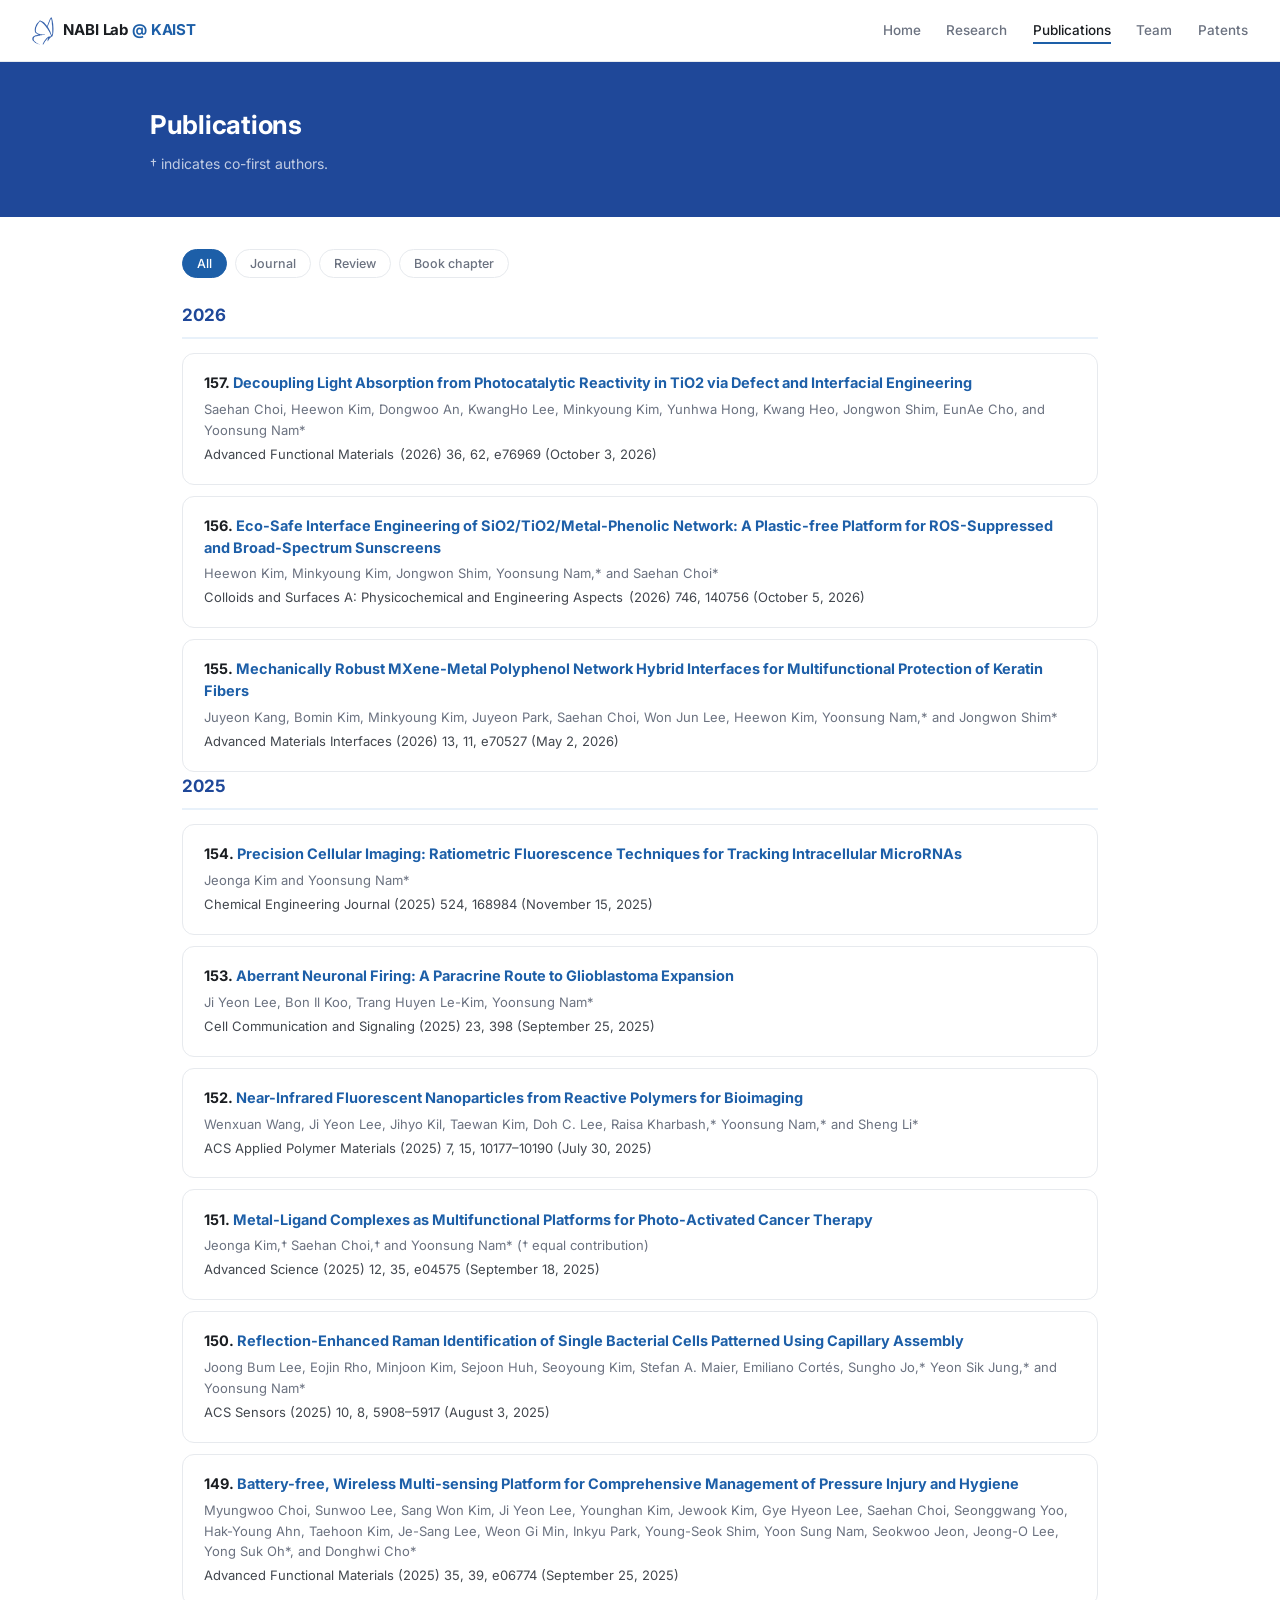
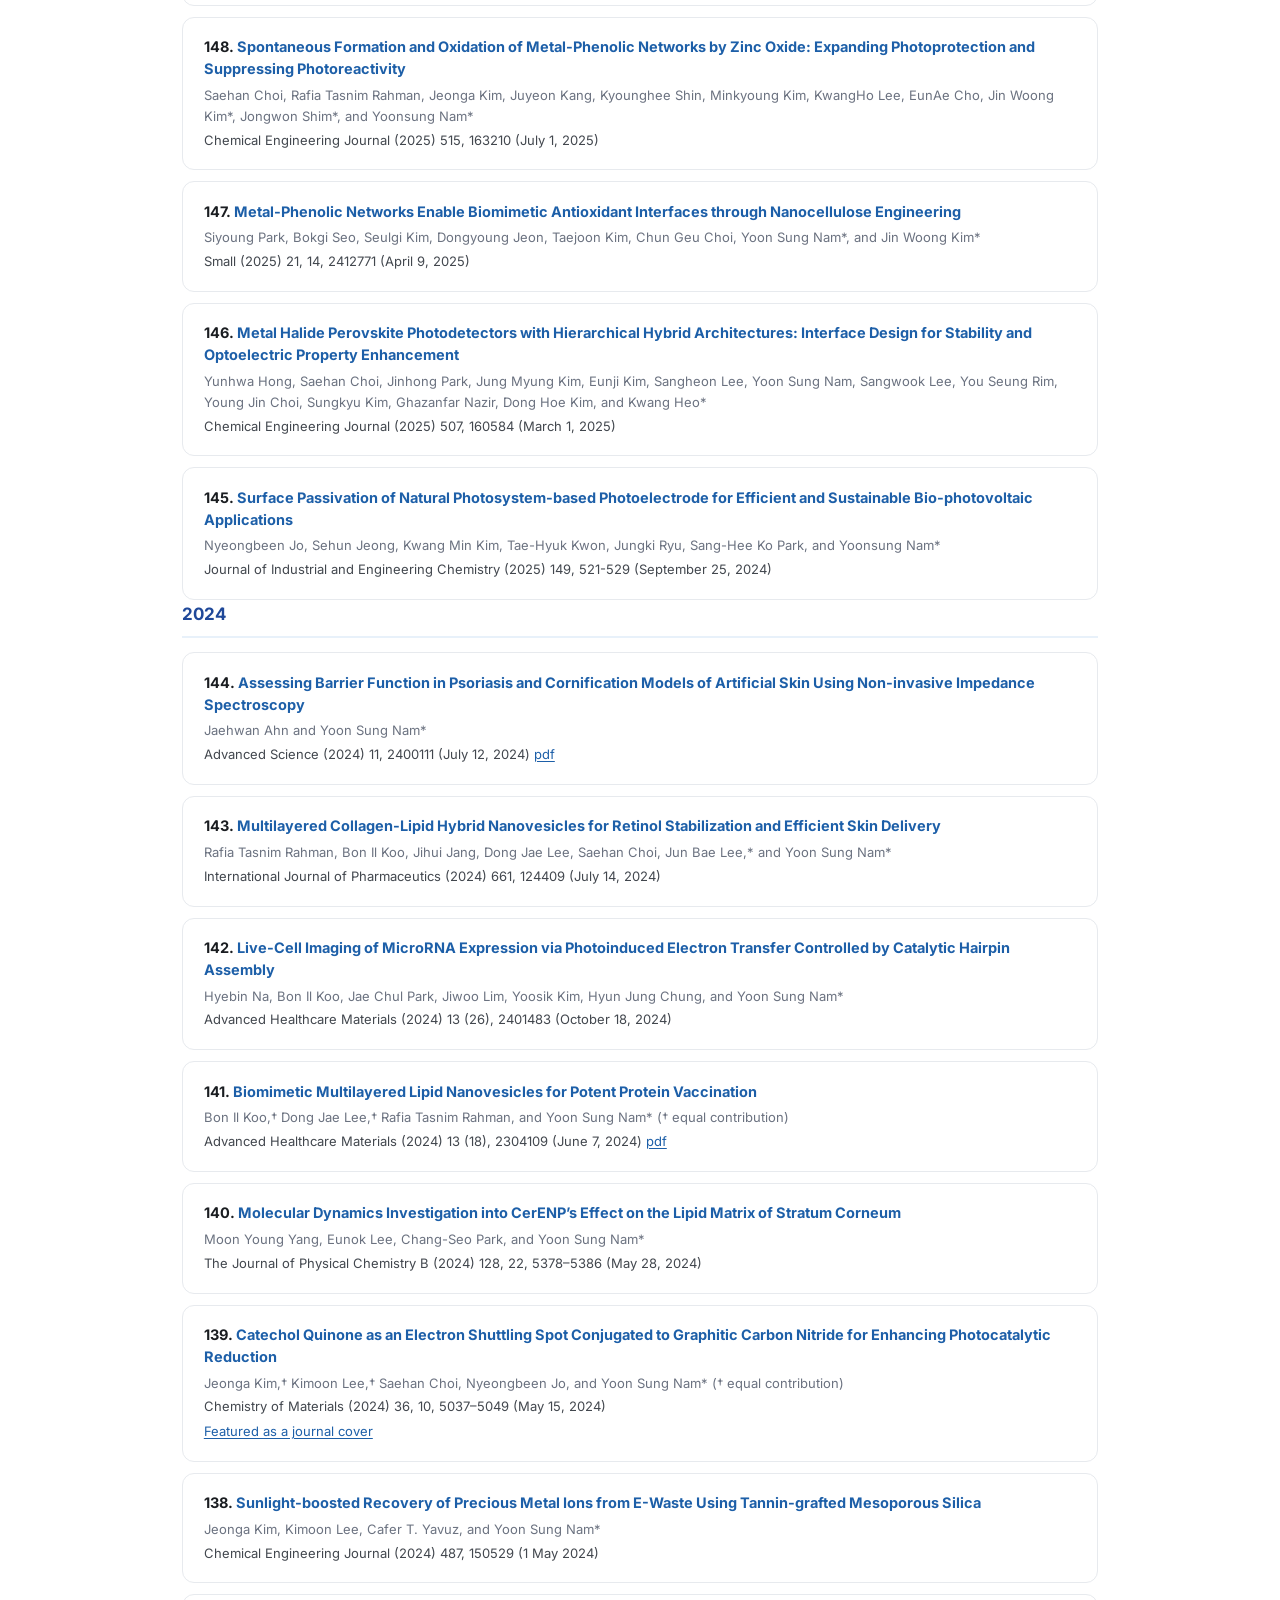
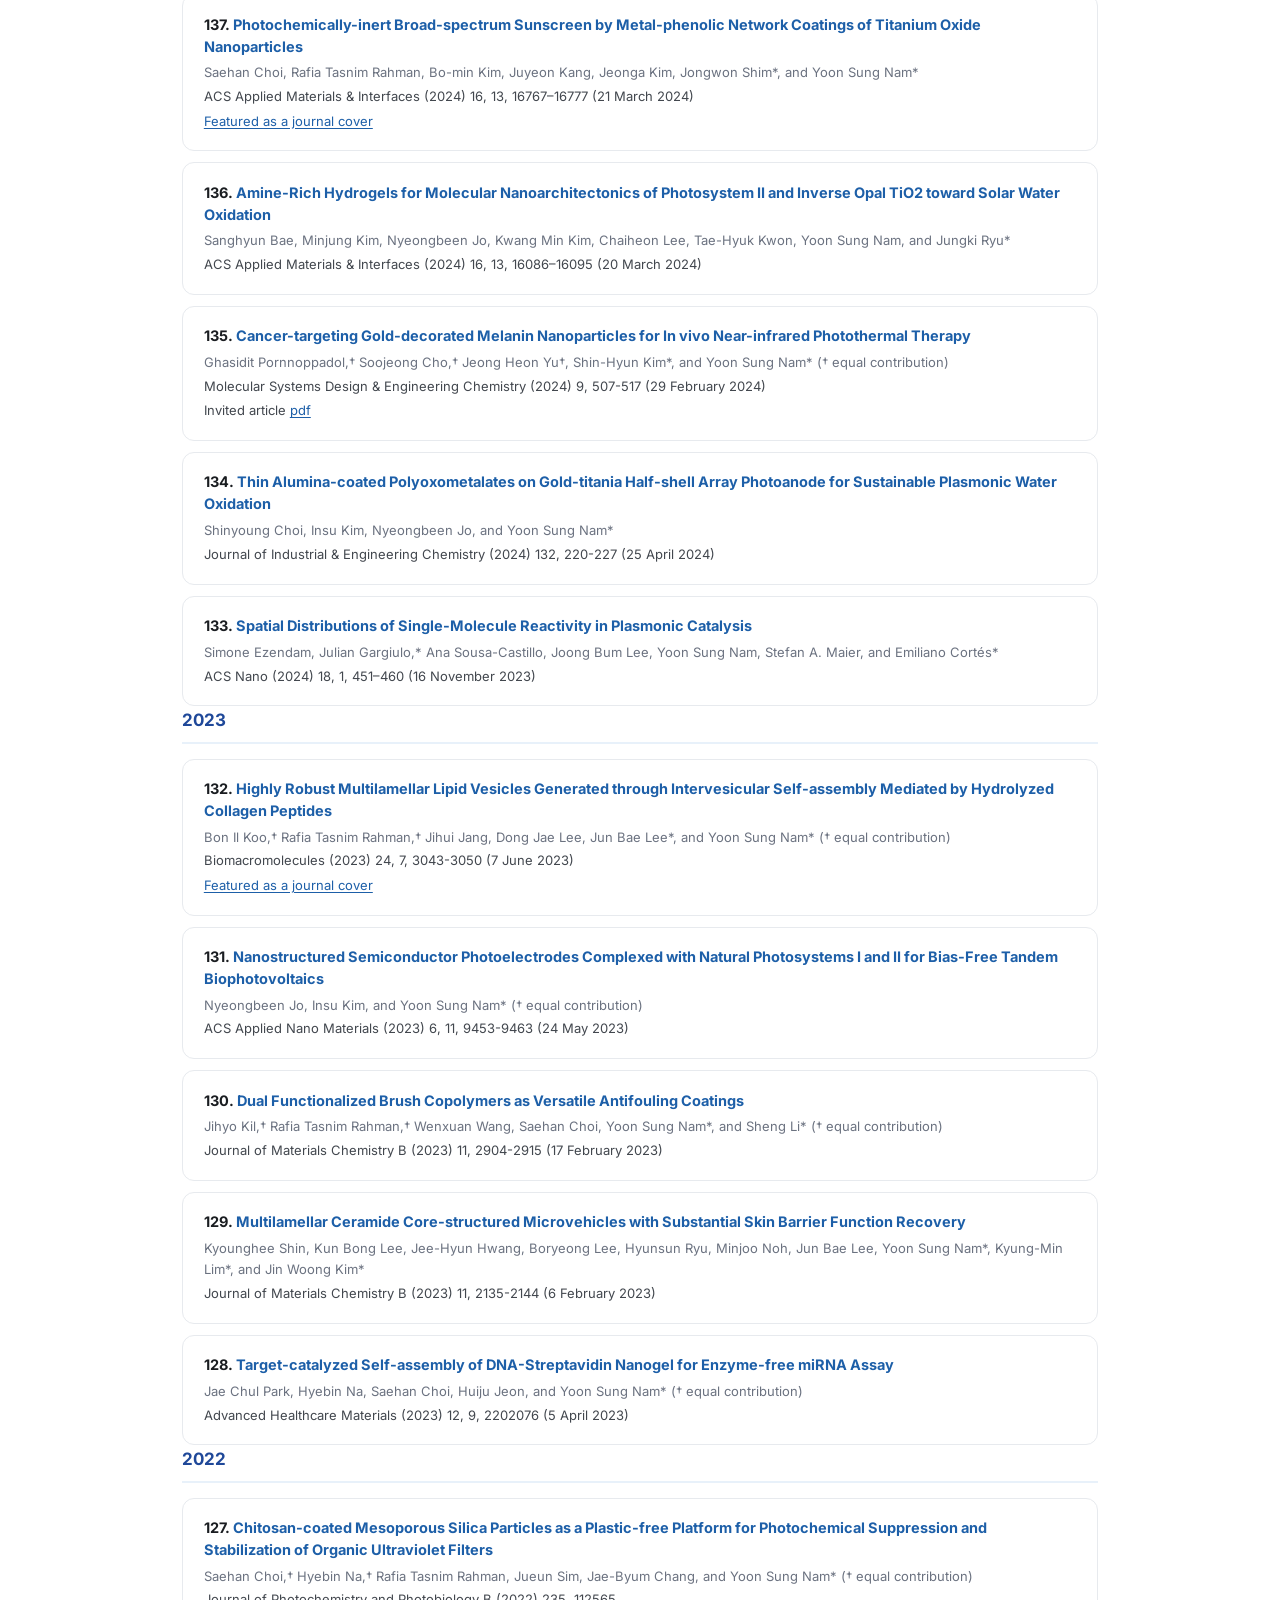
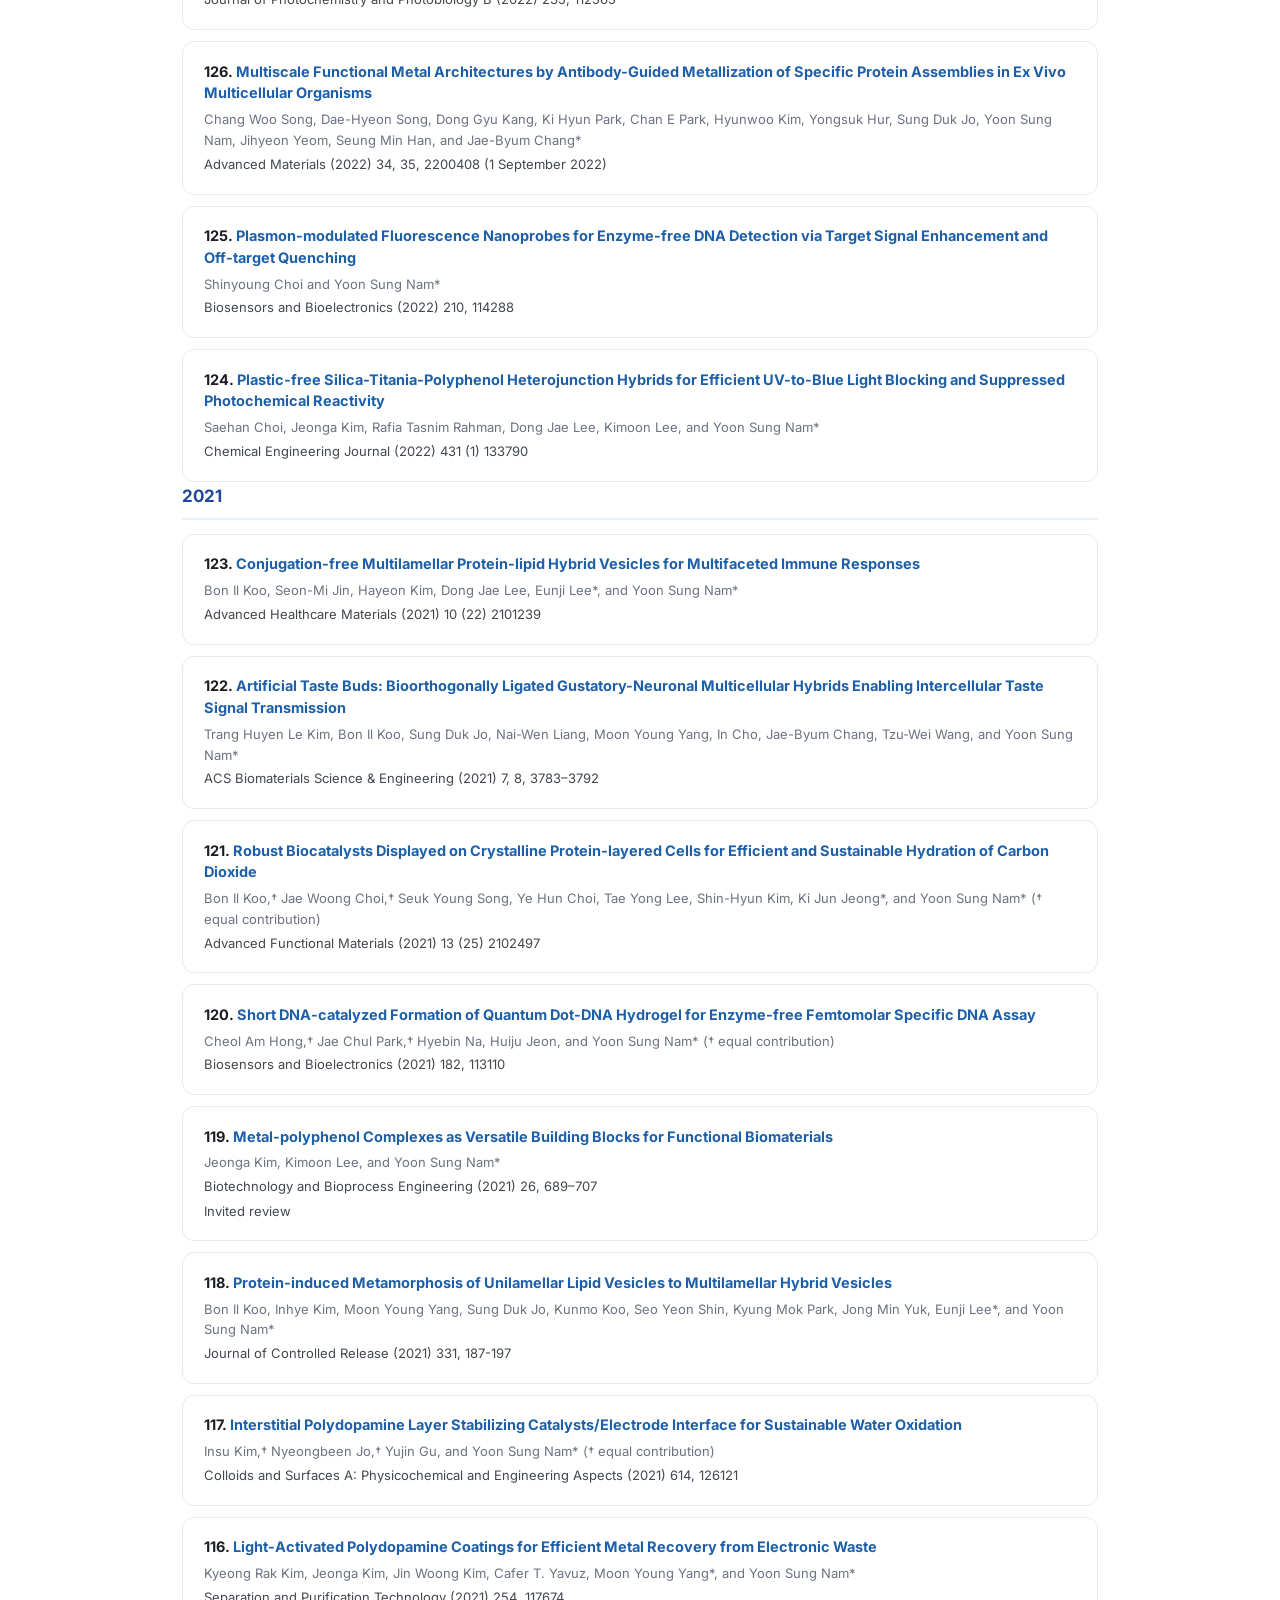
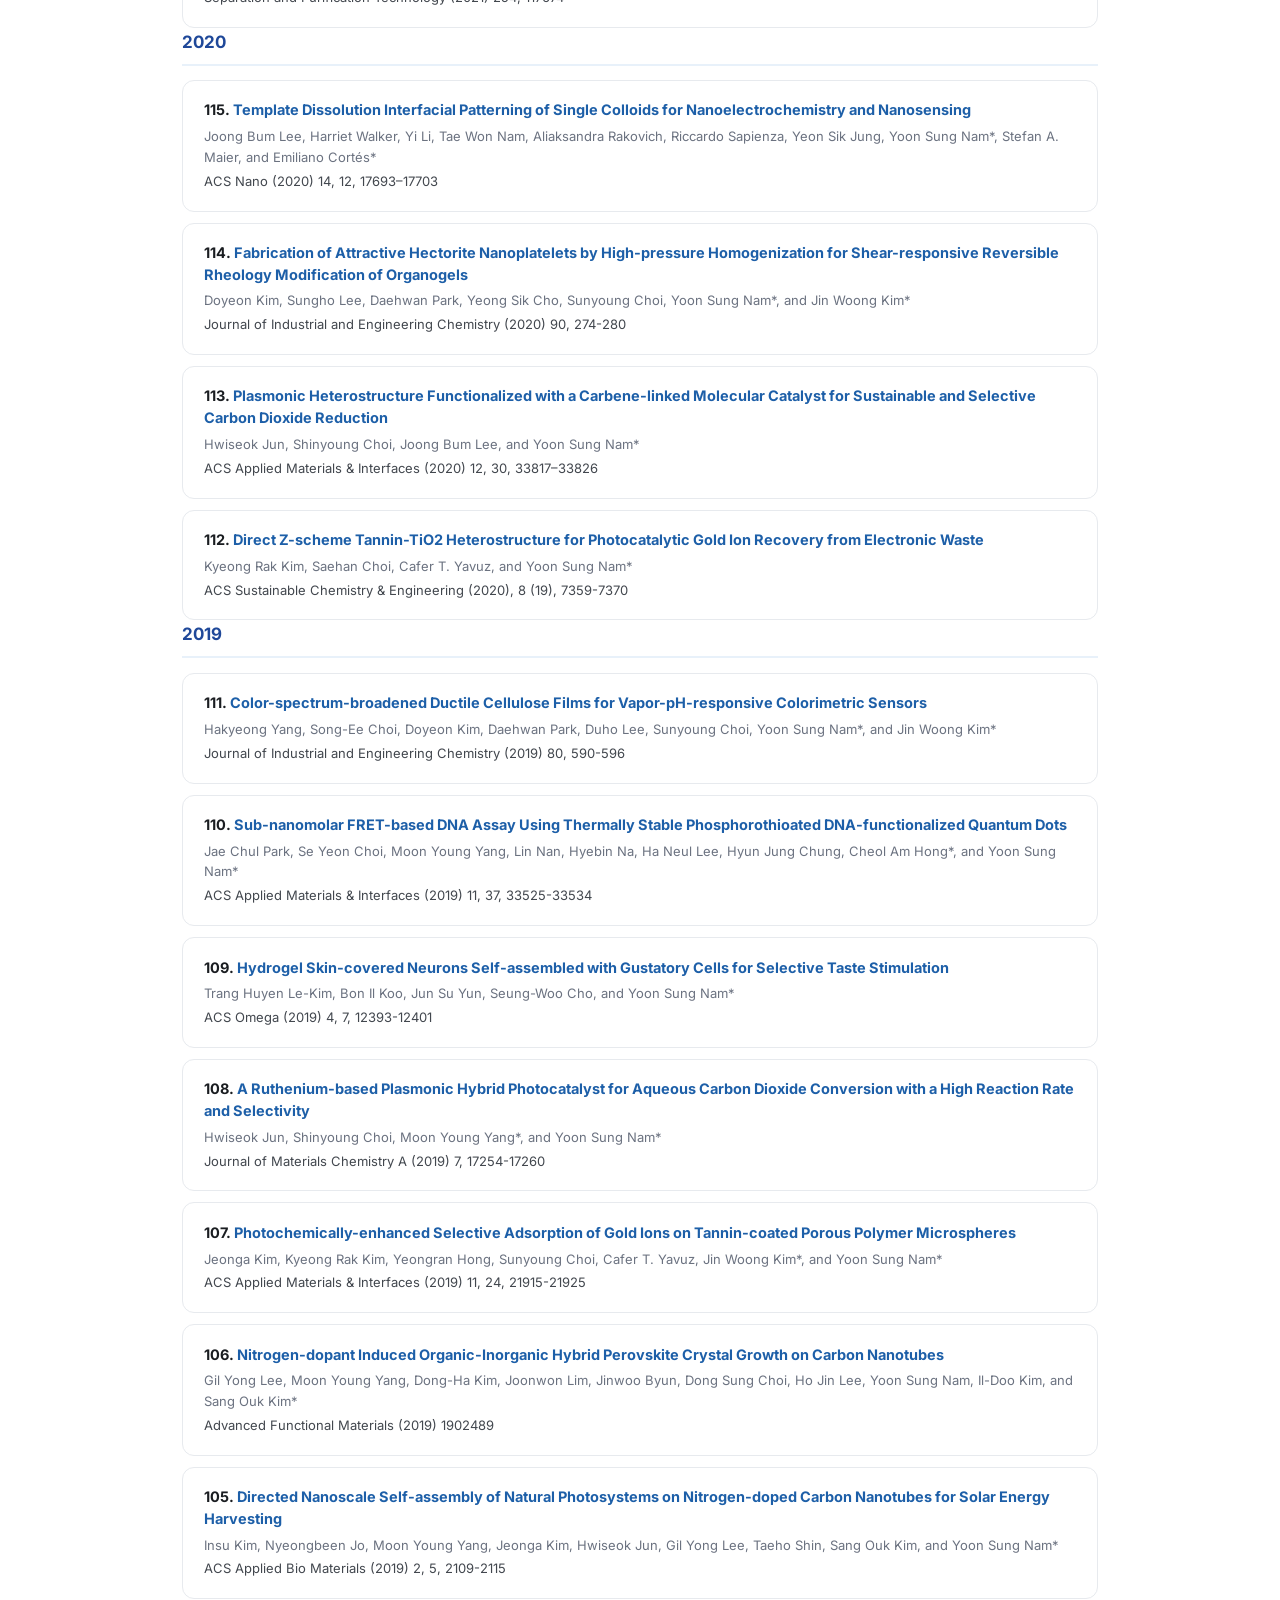
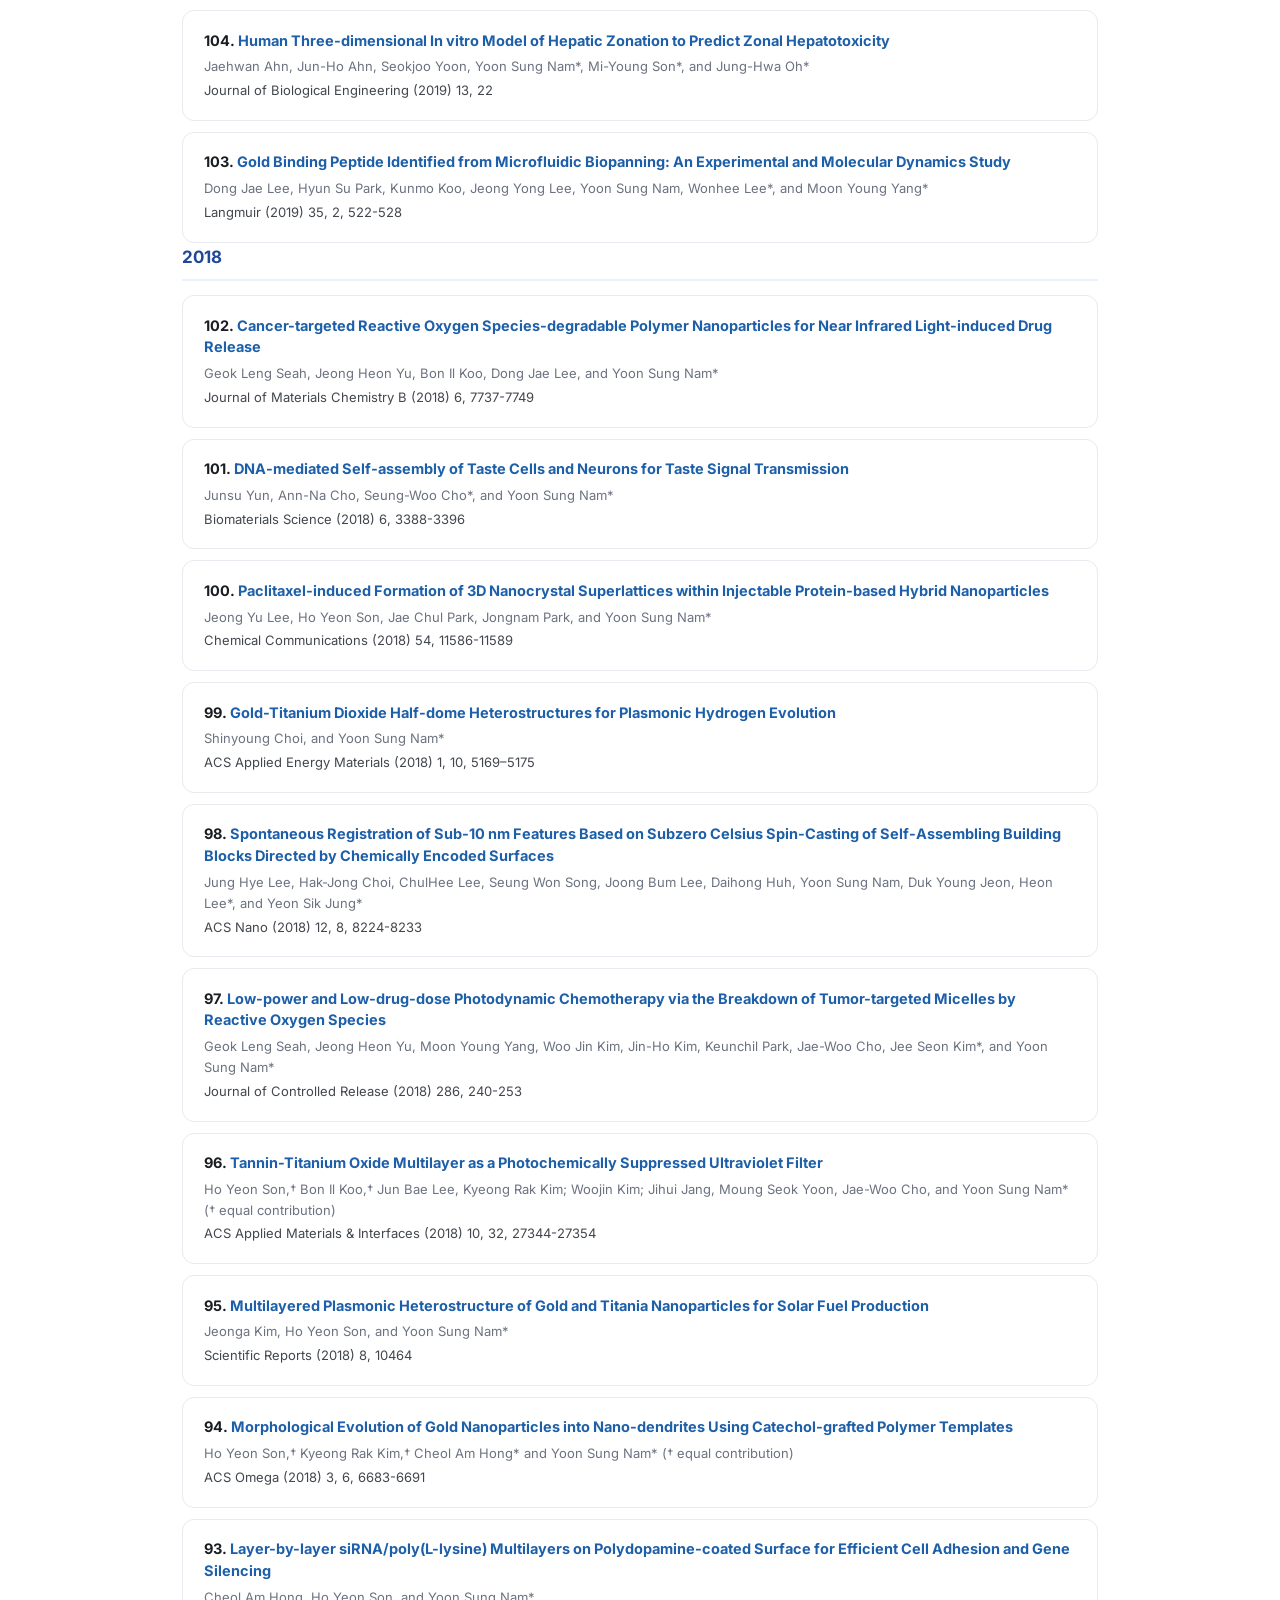
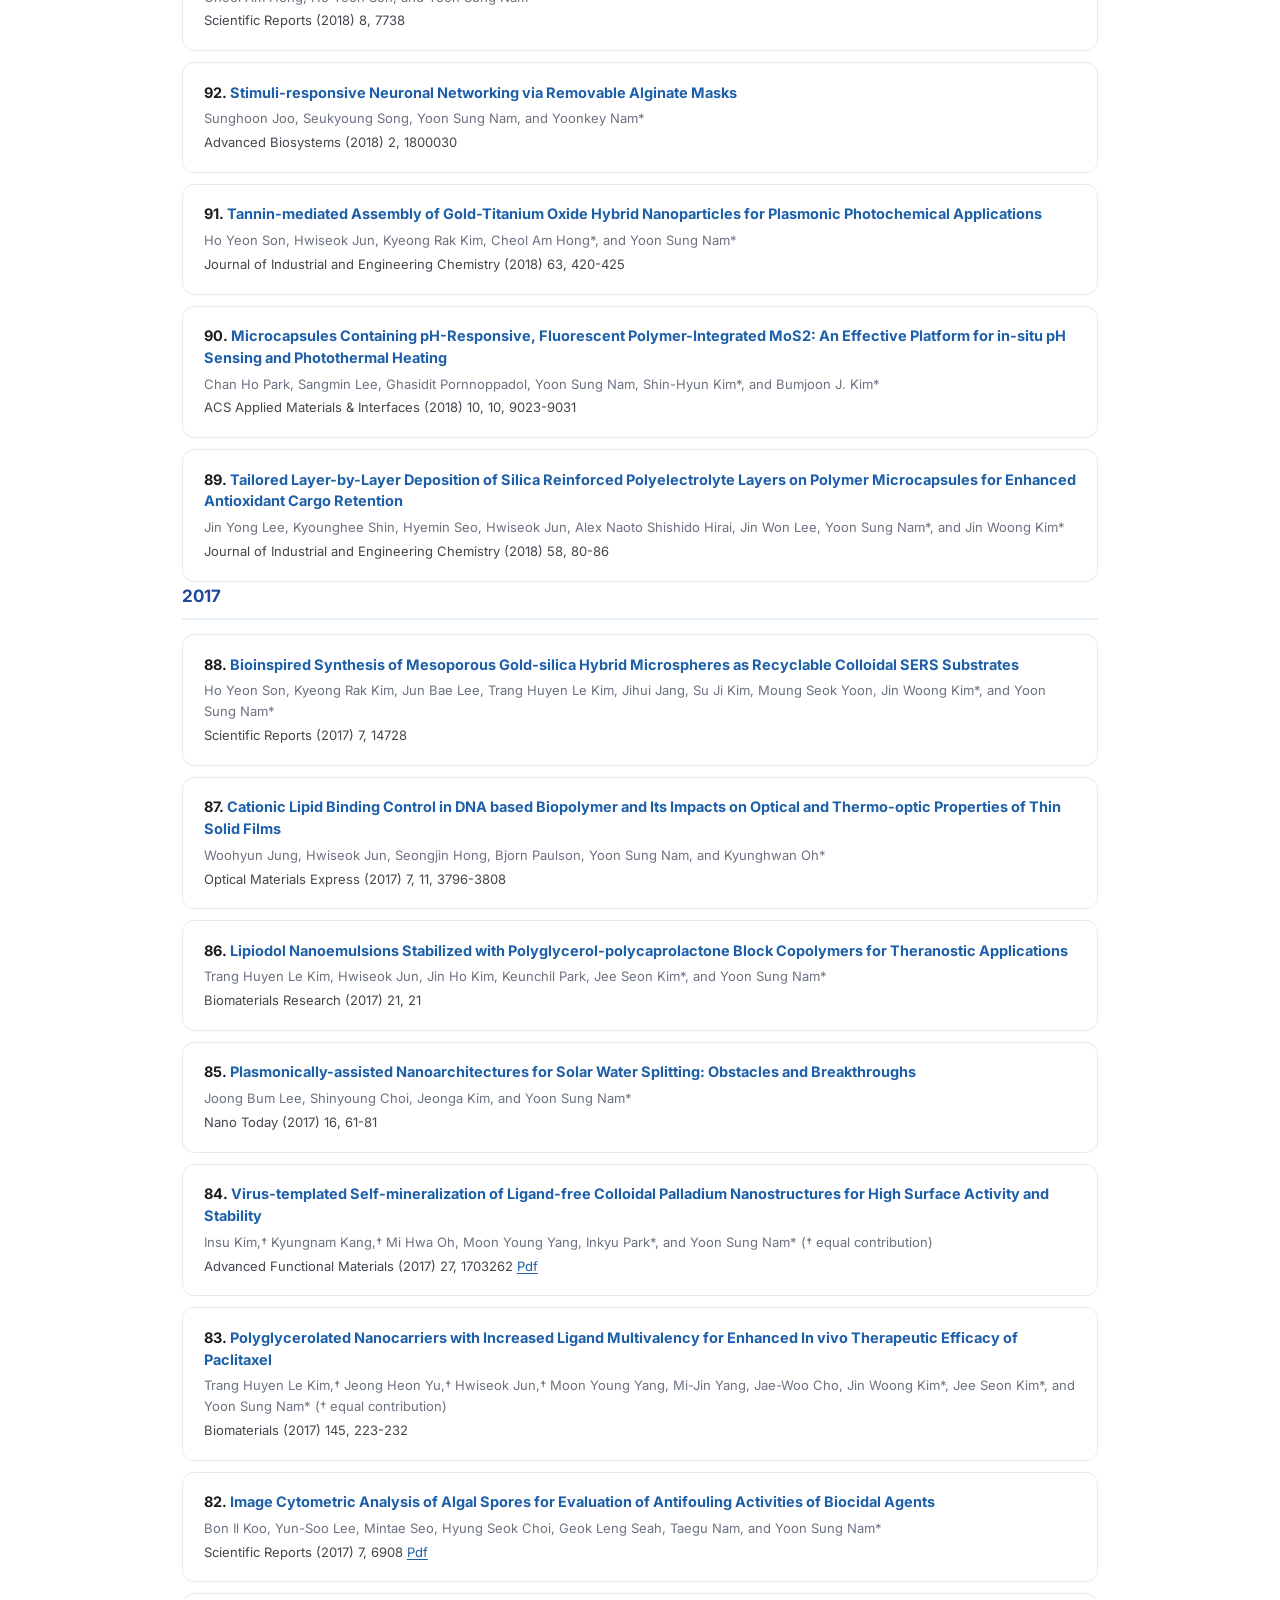
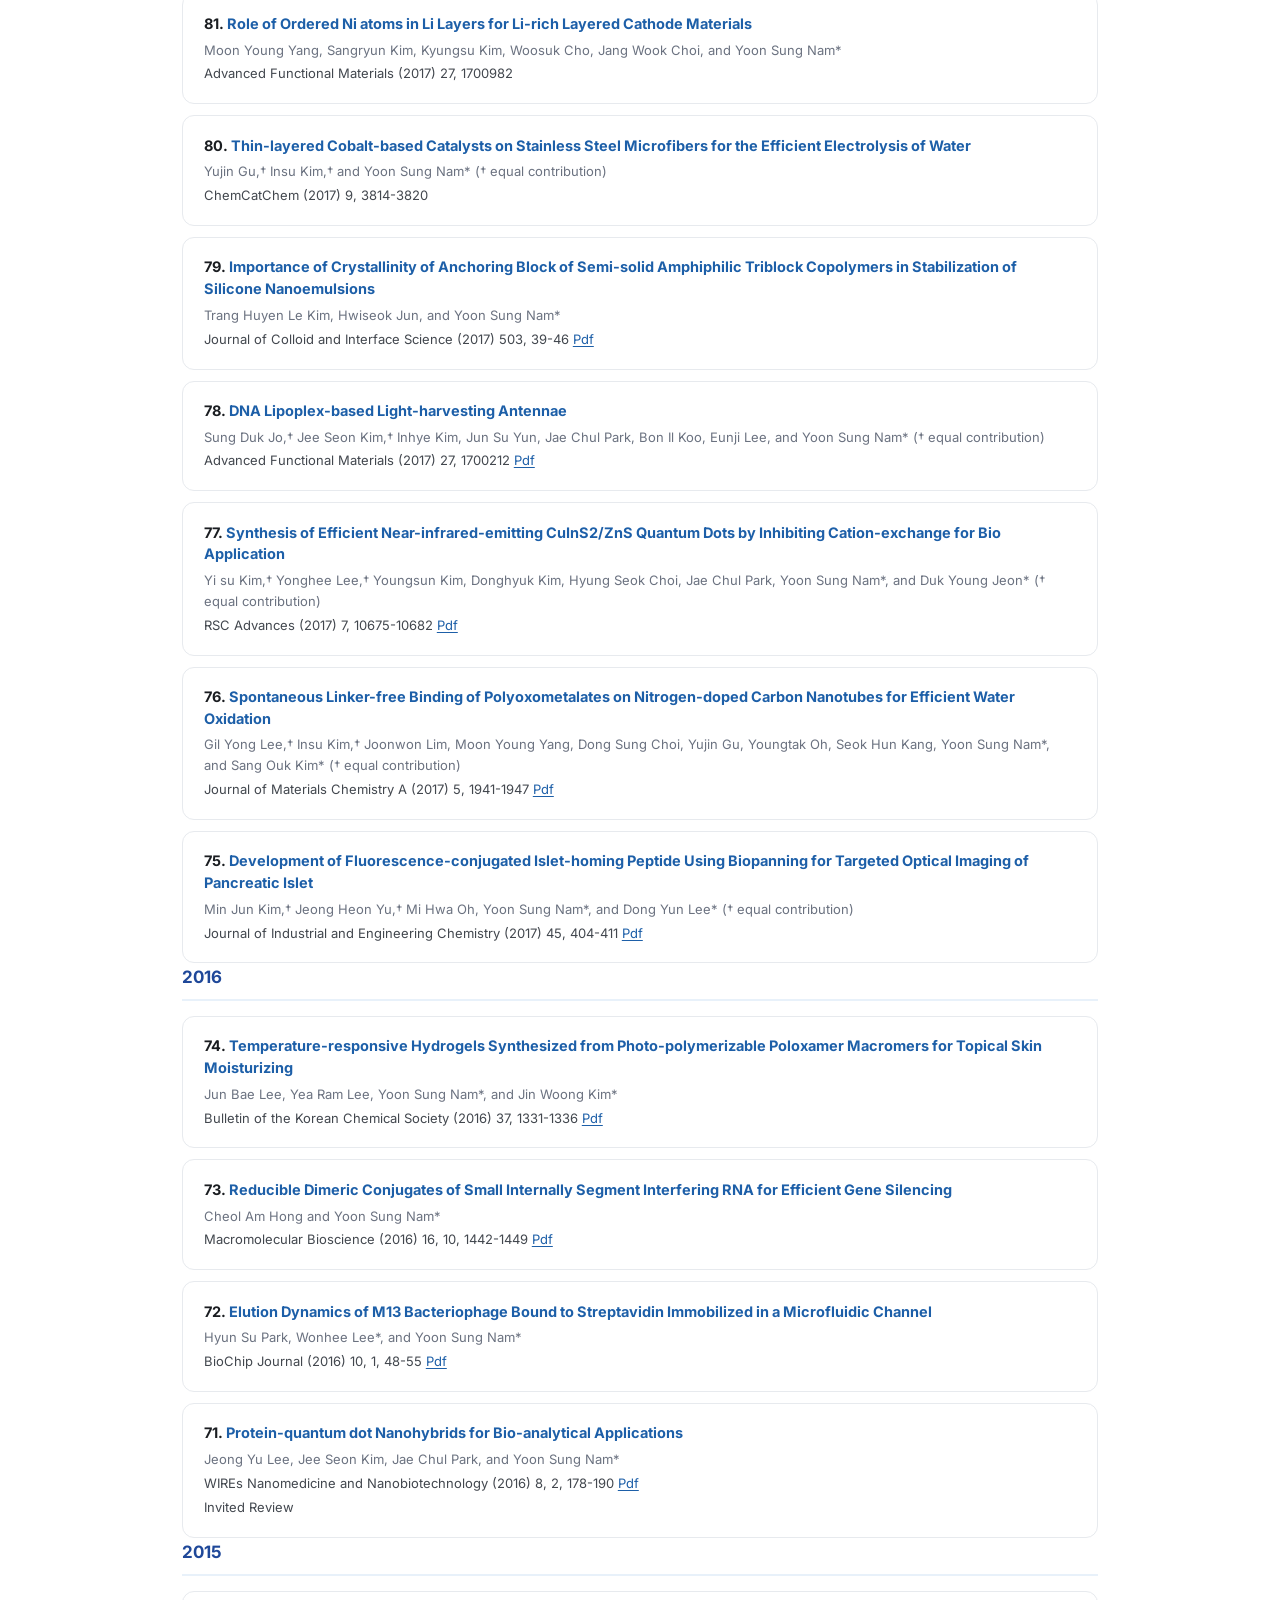
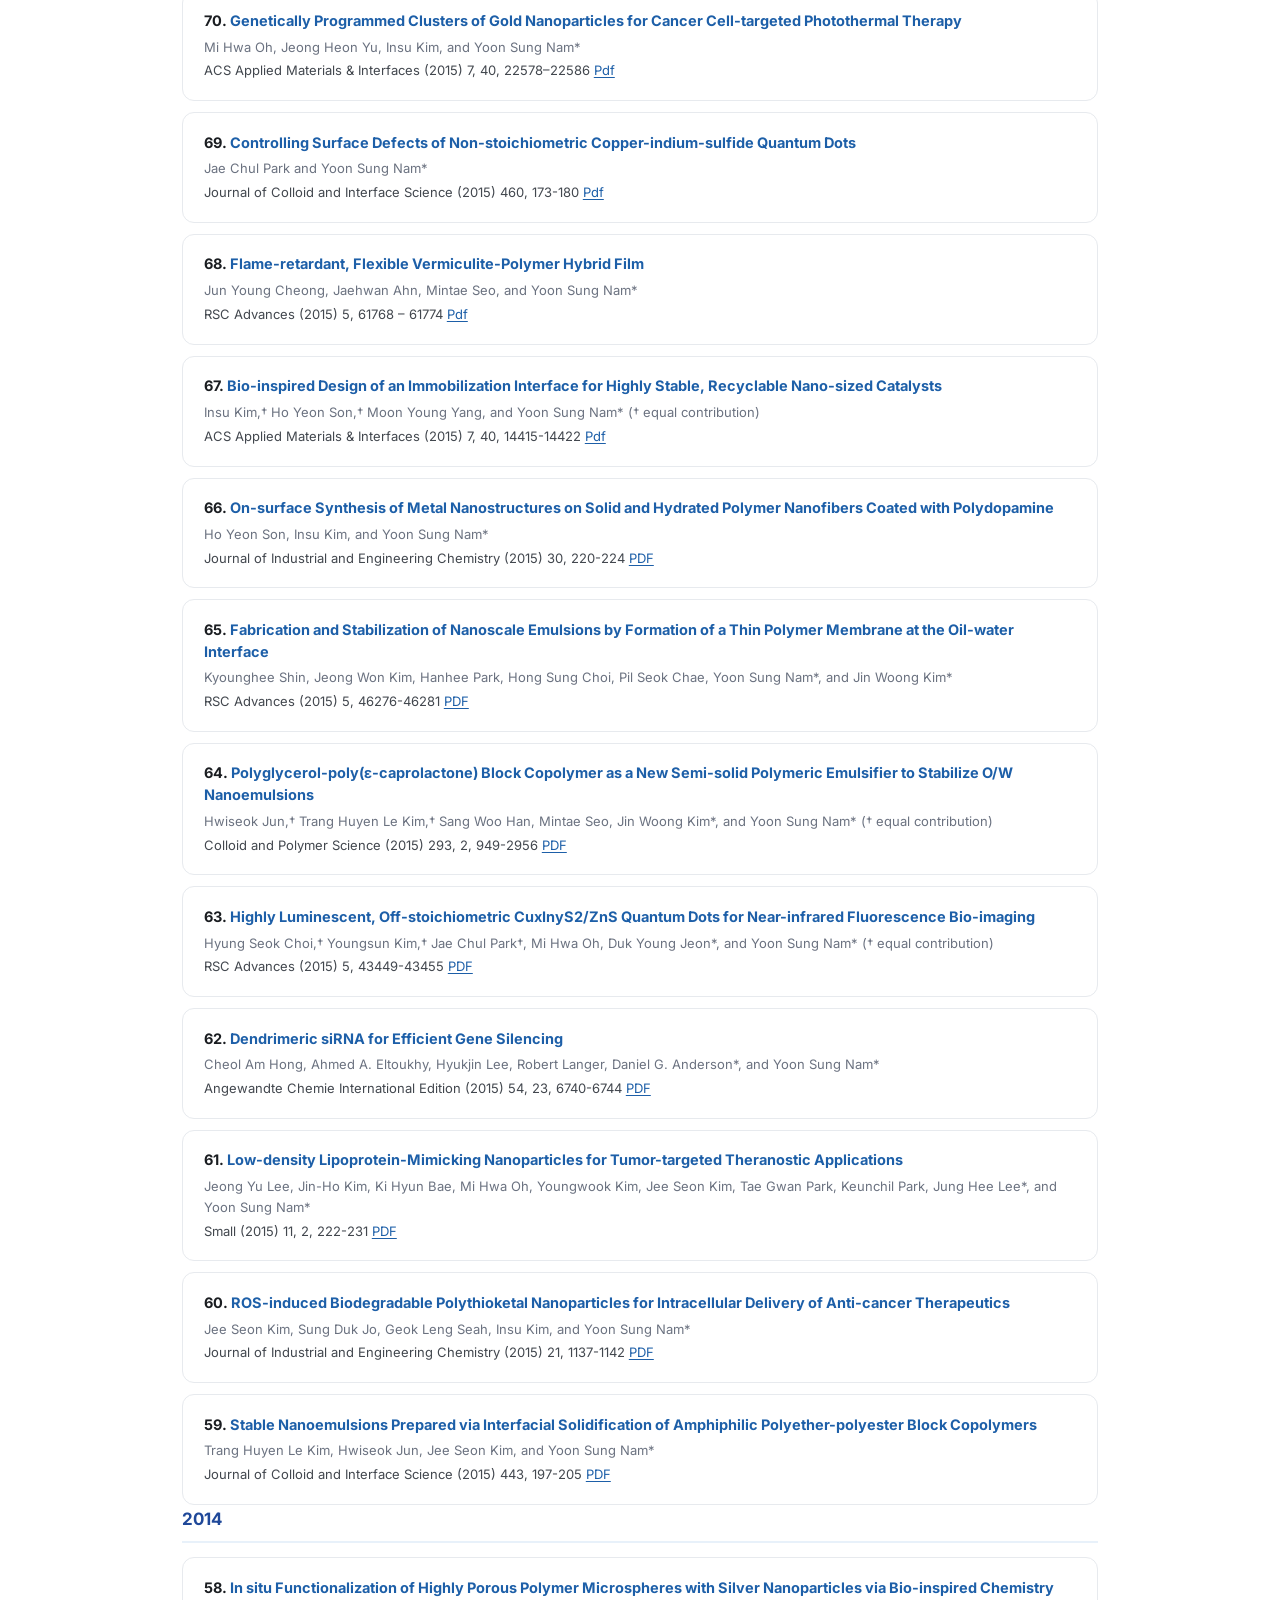
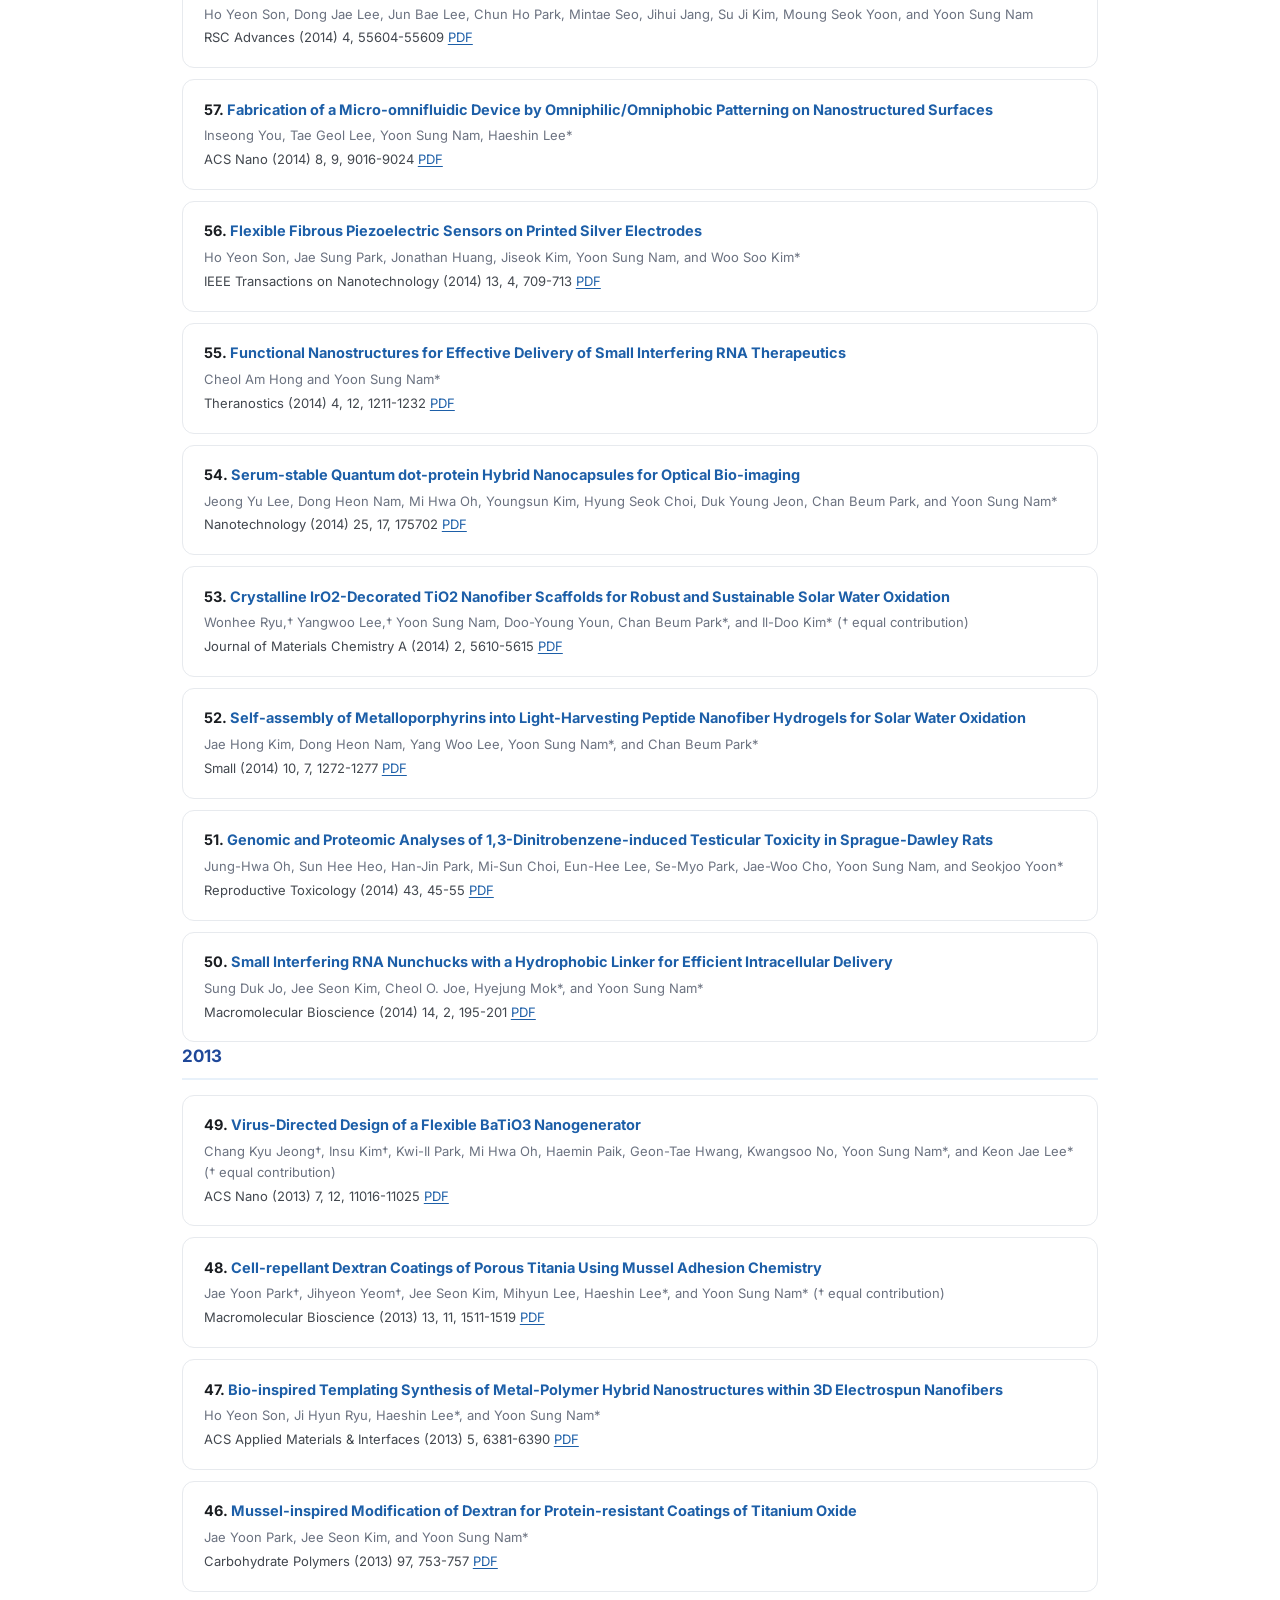
==== publications.html @ 383d3fe6 "Add files via upload" ====
<!DOCTYPE html>
<html lang="en">
<head>
<meta charset="UTF-8">
<meta name="viewport" content="width=device-width, initial-scale=1">
<title>Publications — NABI Lab @ KAIST</title>
<meta name="description" content="Journal articles and book chapters from the NABI Lab at KAIST.">
<link rel="preconnect" href="https://fonts.googleapis.com">
<link rel="preconnect" href="https://fonts.gstatic.com" crossorigin>
<link href="https://fonts.googleapis.com/css2?family=Inter:wght@400;500;600;700&family=Noto+Sans+KR:wght@400;500;700&display=swap" rel="stylesheet">
<link rel="stylesheet" href="assets/style.css">
</head>
<body>

<!-- 메뉴: 내용은 assets/layout.js 의 SITE.nav 에서 관리 -->
<site-nav></site-nav>

<header class="page-hero">
  <div class="page-hero-inner">
    <h1>Publications</h1>
    <p>† indicates co-first authors.</p>
  </div>
</header>

<section class="wrap tight">

  <!-- 필터 버튼: data-filter 값이 아래 .pub 의 data-type 과 일치해야 합니다 -->
  <div class="filters">
    <button class="filter active" data-filter="all">All</button>
    <button class="filter" data-filter="journal">Journal</button>
    <button class="filter" data-filter="review">Review</button>
    <button class="filter" data-filter="chapter">Book chapter</button>
  </div>

  <div class="year-group">
    <h2 class="year-header">2026</h2>
    <div class="pub-list">
      <article class="pub" data-type="journal">
        <div class="pub-body">
          <h4><strong>157. <a href="https://advanced.onlinelibrary.wiley.com/doi/10.1002/adfm.76969" target="_blank" rel="noopener noreferrer">Decoupling Light Absorption from Photocatalytic Reactivity in TiO2 via Defect and Interfacial Engineering</a></strong></h4>
          <p class="authors">Saehan Choi, Heewon Kim, Dongwoo An, KwangHo Lee, Minkyoung Kim, Yunhwa Hong, Kwang Heo, Jongwon Shim, EunAe Cho, and Yoonsung Nam*</p>
          <p class="venue">Advanced Functional Materials  (2026) 36, 62, e76969 (October 3, 2026)</p>
        </div>
      </article>
      <article class="pub" data-type="journal">
        <div class="pub-body">
          <h4><strong>156. <a href="https://www.sciencedirect.com/science/article/pii/S0927775726012951?dgcid=coauthor" target="_blank" rel="noopener noreferrer">Eco-Safe Interface Engineering of SiO2/TiO2/Metal-Phenolic Network: A Plastic-free Platform for ROS-Suppressed and Broad-Spectrum Sunscreens</a></strong></h4>
          <p class="authors">Heewon Kim, Minkyoung Kim, Jongwon Shim, Yoonsung Nam,* and Saehan Choi*</p>
          <p class="venue">Colloids and Surfaces A: Physicochemical and Engineering Aspects  (2026) 746, 140756 (October 5, 2026)</p>
        </div>
      </article>
      <article class="pub" data-type="journal">
        <div class="pub-body">
          <h4><strong>155. <a href="https://advanced.onlinelibrary.wiley.com/doi/10.1002/admi.70527" target="_blank" rel="noopener noreferrer">Mechanically Robust MXene-Metal Polyphenol Network Hybrid Interfaces for Multifunctional Protection of Keratin Fibers</a></strong></h4>
          <p class="authors">Juyeon Kang, Bomin Kim, Minkyoung Kim, Juyeon Park, Saehan Choi, Won Jun Lee, Heewon Kim, Yoonsung Nam,* and Jongwon Shim*</p>
          <p class="venue">Advanced Materials Interfaces (2026) 13, 11, e70527 (May 2, 2026)</p>
        </div>
      </article>
    </div>
  </div>

  <div class="year-group">
    <h2 class="year-header">2025</h2>
    <div class="pub-list">
      <article class="pub" data-type="journal">
        <div class="pub-body">
          <h4><strong>154. <a href="https://www.sciencedirect.com/science/article/abs/pii/S1385894725098262" target="_blank" rel="noopener noreferrer">Precision Cellular Imaging: Ratiometric Fluorescence Techniques for Tracking Intracellular MicroRNAs</a></strong></h4>
          <p class="authors">Jeonga Kim and Yoonsung Nam*</p>
          <p class="venue">Chemical Engineering Journal (2025) 524, 168984 (November 15, 2025)</p>
        </div>
      </article>
      <article class="pub" data-type="journal">
        <div class="pub-body">
          <h4><strong>153. <a href="https://biosignaling.biomedcentral.com/articles/10.1186/s12964-025-02404-8" target="_blank" rel="noopener noreferrer">Aberrant Neuronal Firing: A Paracrine Route to Glioblastoma Expansion</a></strong></h4>
          <p class="authors">Ji Yeon Lee, Bon Il Koo, Trang Huyen Le-Kim, Yoonsung Nam*</p>
          <p class="venue">Cell Communication and Signaling (2025) 23, 398 (September 25, 2025)</p>
        </div>
      </article>
      <article class="pub" data-type="journal">
        <div class="pub-body">
          <h4><strong>152. <a href="https://pubs.acs.org/doi/10.1021/acsapm.5c01953" target="_blank" rel="noopener noreferrer">Near-Infrared Fluorescent Nanoparticles from Reactive Polymers for Bioimaging</a></strong></h4>
          <p class="authors">Wenxuan Wang, Ji Yeon Lee, Jihyo Kil, Taewan Kim, Doh C. Lee, Raisa Kharbash,* Yoonsung Nam,* and Sheng Li*</p>
          <p class="venue">ACS Applied Polymer Materials (2025) 7, 15, 10177–10190 (July 30, 2025)</p>
        </div>
      </article>
      <article class="pub" data-type="journal">
        <div class="pub-body">
          <h4><strong>151. <a href="https://advanced.onlinelibrary.wiley.com/doi/full/10.1002/advs.202504575" target="_blank" rel="noopener noreferrer">Metal-Ligand Complexes as Multifunctional Platforms for Photo-Activated Cancer Therapy</a></strong></h4>
          <p class="authors">Jeonga Kim,† Saehan Choi,† and Yoonsung Nam* († equal contribution)</p>
          <p class="venue">Advanced Science (2025) 12, 35, e04575 (September 18, 2025)</p>
        </div>
      </article>
      <article class="pub" data-type="journal">
        <div class="pub-body">
          <h4><strong>150. <a href="https://pubs.acs.org/doi/10.1021/acssensors.5c01225" target="_blank" rel="noopener noreferrer">Reflection-Enhanced Raman Identification of Single Bacterial Cells Patterned Using Capillary Assembly</a></strong></h4>
          <p class="authors">Joong Bum Lee, Eojin Rho, Minjoon Kim, Sejoon Huh, Seoyoung Kim, Stefan A. Maier, Emiliano Cortés, Sungho Jo,* Yeon Sik Jung,* and Yoonsung Nam*</p>
          <p class="venue">ACS Sensors (2025) 10, 8, 5908–5917 (August 3, 2025)</p>
        </div>
      </article>
      <article class="pub" data-type="journal">
        <div class="pub-body">
          <h4><strong>149. <a href="https://advanced.onlinelibrary.wiley.com/doi/10.1002/adfm.202506774" target="_blank" rel="noopener noreferrer">Battery-free, Wireless Multi-sensing Platform for Comprehensive Management of Pressure Injury and Hygiene</a></strong></h4>
          <p class="authors">Myungwoo Choi, Sunwoo Lee, Sang Won Kim, Ji Yeon Lee, Younghan Kim, Jewook Kim, Gye Hyeon Lee, Saehan Choi, Seonggwang Yoo, Hak-Young Ahn, Taehoon Kim, Je-Sang Lee, Weon Gi Min, Inkyu Park, Young-Seok Shim, Yoon Sung Nam, Seokwoo Jeon, Jeong-O Lee, Yong Suk Oh*, and Donghwi Cho*</p>
          <p class="venue">Advanced Functional Materials (2025) 35, 39, e06774 (September 25, 2025)</p>
        </div>
      </article>
      <article class="pub" data-type="journal">
        <div class="pub-body">
          <h4><strong>148. <a href="https://www.sciencedirect.com/science/article/abs/pii/S1385894725040446" target="_blank" rel="noopener noreferrer">Spontaneous Formation and Oxidation of Metal-Phenolic Networks by Zinc Oxide: Expanding Photoprotection and Suppressing Photoreactivity</a></strong></h4>
          <p class="authors">Saehan Choi, Rafia Tasnim Rahman, Jeonga Kim, Juyeon Kang, Kyounghee Shin, Minkyoung Kim, KwangHo Lee, EunAe Cho, Jin Woong Kim*, Jongwon Shim*, and Yoonsung Nam*</p>
          <p class="venue">Chemical Engineering Journal (2025) 515, 163210 (July 1, 2025)</p>
        </div>
      </article>
      <article class="pub" data-type="journal">
        <div class="pub-body">
          <h4><strong>147. <a href="https://onlinelibrary.wiley.com/doi/full/10.1002/smll.202412771" target="_blank" rel="noopener noreferrer">Metal-Phenolic Networks Enable Biomimetic Antioxidant Interfaces through Nanocellulose Engineering</a></strong></h4>
          <p class="authors">Siyoung Park, Bokgi Seo, Seulgi Kim, Dongyoung Jeon, Taejoon Kim, Chun Geu Choi, Yoon Sung Nam*, and Jin Woong Kim*</p>
          <p class="venue">Small (2025) 21, 14, 2412771 (April 9, 2025)</p>
        </div>
      </article>
      <article class="pub" data-type="journal">
        <div class="pub-body">
          <h4><strong>146. <a href="https://www.sciencedirect.com/science/article/abs/pii/S1385894725014056" target="_blank" rel="noopener noreferrer">Metal Halide Perovskite Photodetectors with Hierarchical Hybrid Architectures: Interface Design for Stability and Optoelectric Property Enhancement</a></strong></h4>
          <p class="authors">Yunhwa Hong, Saehan Choi, Jinhong Park, Jung Myung Kim, Eunji Kim, Sangheon Lee, Yoon Sung Nam, Sangwook Lee, You Seung Rim, Young Jin Choi, Sungkyu Kim, Ghazanfar Nazir, Dong Hoe Kim, and Kwang Heo*</p>
          <p class="venue">Chemical Engineering Journal (2025) 507, 160584 (March 1, 2025)</p>
        </div>
      </article>
      <article class="pub" data-type="journal">
        <div class="pub-body">
          <h4><strong>145. <a href="https://www.sciencedirect.com/science/article/abs/pii/S1226086X25000802" target="_blank" rel="noopener noreferrer">Surface Passivation of Natural Photosystem-based Photoelectrode for Efficient and Sustainable Bio-photovoltaic Applications</a></strong></h4>
          <p class="authors">Nyeongbeen Jo, Sehun Jeong, Kwang Min Kim, Tae-Hyuk Kwon, Jungki Ryu, Sang-Hee Ko Park, and Yoonsung Nam*</p>
          <p class="venue">Journal of Industrial and Engineering Chemistry (2025) 149, 521-529 (September 25, 2024)</p>
        </div>
      </article>
    </div>
  </div>

  <div class="year-group">
    <h2 class="year-header">2024</h2>
    <div class="pub-list">
      <article class="pub" data-type="journal">
        <div class="pub-body">
          <h4><strong>144. <a href="https://onlinelibrary.wiley.com/doi/full/10.1002/advs.202400111" target="_blank" rel="noopener noreferrer">Assessing Barrier Function in Psoriasis and Cornification Models of Artificial Skin Using Non-invasive Impedance Spectroscopy</a></strong></h4>
          <p class="authors">Jaehwan Ahn and Yoon Sung Nam*</p>
          <p class="venue">Advanced Science (2024) 11, 2400111 (July 12, 2024) <a class="pdf-link" href="https://onlinelibrary.wiley.com/doi/epdf/10.1002/advs.202400111" target="_blank" rel="noopener noreferrer" aria-label="PDF for publication 144 (opens in a new tab)" style="text-decoration:underline;text-underline-offset:2px;">pdf</a></p>
        </div>
      </article>
      <article class="pub" data-type="journal">
        <div class="pub-body">
          <h4><strong>143. <a href="https://www.sciencedirect.com/science/article/pii/S0378517324006434" target="_blank" rel="noopener noreferrer">Multilayered Collagen-Lipid Hybrid Nanovesicles for Retinol Stabilization and Efficient Skin Delivery</a></strong></h4>
          <p class="authors">Rafia Tasnim Rahman, Bon Il Koo, Jihui Jang, Dong Jae Lee, Saehan Choi, Jun Bae Lee,* and Yoon Sung Nam*</p>
          <p class="venue">International Journal of Pharmaceutics (2024) 661, 124409 (July 14, 2024)</p>
        </div>
      </article>
      <article class="pub" data-type="journal">
        <div class="pub-body">
          <h4><strong>142. <a href="https://onlinelibrary.wiley.com/doi/10.1002/adhm.202401483" target="_blank" rel="noopener noreferrer">Live-Cell Imaging of MicroRNA Expression via Photoinduced Electron Transfer Controlled by Catalytic Hairpin Assembly</a></strong></h4>
          <p class="authors">Hyebin Na, Bon Il Koo, Jae Chul Park, Jiwoo Lim, Yoosik Kim, Hyun Jung Chung, and Yoon Sung Nam*</p>
          <p class="venue">Advanced Healthcare Materials (2024) 13 (26), 2401483 (October 18, 2024)</p>
        </div>
      </article>
      <article class="pub" data-type="journal">
        <div class="pub-body">
          <h4><strong>141. <a href="https://onlinelibrary.wiley.com/doi/10.1002/adhm.202304109" target="_blank" rel="noopener noreferrer">Biomimetic Multilayered Lipid Nanovesicles for Potent Protein Vaccination</a></strong></h4>
          <p class="authors">Bon Il Koo,† Dong Jae Lee,† Rafia Tasnim Rahman, and Yoon Sung Nam* († equal contribution)</p>
          <p class="venue">Advanced Healthcare Materials (2024) 13 (18), 2304109 (June 7, 2024) <a class="pdf-link" href="http://ysnamgroup.com/wp-content/uploads/2024-AHM-Koo.pdf" target="_blank" rel="noopener noreferrer" aria-label="PDF for publication 141 (opens in a new tab)" style="text-decoration:underline;text-underline-offset:2px;">pdf</a></p>
        </div>
      </article>
      <article class="pub" data-type="journal">
        <div class="pub-body">
          <h4><strong>140. <a href="https://pubs.acs.org/doi/10.1021/acs.jpcb.4c00053" target="_blank" rel="noopener noreferrer">Molecular Dynamics Investigation into CerENP’s Effect on the Lipid Matrix of Stratum Corneum</a></strong></h4>
          <p class="authors">Moon Young Yang, Eunok Lee, Chang-Seo Park, and Yoon Sung Nam*</p>
          <p class="venue">The Journal of Physical Chemistry B (2024) 128, 22, 5378–5386 (May 28, 2024)</p>
        </div>
      </article>
      <article class="pub" data-type="journal">
        <div class="pub-body">
          <h4><strong>139. <a href="https://pubs.acs.org/doi/10.1021/acs.chemmater.4c00113" target="_blank" rel="noopener noreferrer">Catechol Quinone as an Electron Shuttling Spot Conjugated to Graphitic Carbon Nitride for Enhancing Photocatalytic Reduction</a></strong></h4>
          <p class="authors">Jeonga Kim,† Kimoon Lee,† Saehan Choi, Nyeongbeen Jo, and Yoon Sung Nam* († equal contribution)</p>
          <p class="venue">Chemistry of Materials (2024) 36, 10, 5037–5049 (May 15, 2024)</p>
          <p class="venue"><a class="publication-resource-link" href="https://pubs.acs.org/cms/10.1021/cmatex.2024.36.issue-10/asset/cmatex.2024.36.issue-10.xlargecover-3.jpg" target="_blank" rel="noopener noreferrer" style="text-decoration:underline;text-underline-offset:2px;">Featured as a journal cover</a></p>
        </div>
      </article>
      <article class="pub" data-type="journal">
        <div class="pub-body">
          <h4><strong>138. <a href="https://www.sciencedirect.com/science/article/abs/pii/S1385894724020163?via%3Dihub" target="_blank" rel="noopener noreferrer">Sunlight-boosted Recovery of Precious Metal Ions from E-Waste Using Tannin-grafted Mesoporous Silica</a></strong></h4>
          <p class="authors">Jeonga Kim, Kimoon Lee, Cafer T. Yavuz, and Yoon Sung Nam*</p>
          <p class="venue">Chemical Engineering Journal (2024) 487, 150529 (1 May 2024)</p>
        </div>
      </article>
      <article class="pub" data-type="journal">
        <div class="pub-body">
          <h4><strong>137. <a href="https://pubs.acs.org/doi/10.1021/acsami.4c00174" target="_blank" rel="noopener noreferrer">Photochemically-inert Broad-spectrum Sunscreen by Metal-phenolic Network Coatings of Titanium Oxide Nanoparticles</a></strong></h4>
          <p class="authors">Saehan Choi, Rafia Tasnim Rahman, Bo-min Kim, Juyeon Kang, Jeonga Kim, Jongwon Shim*, and Yoon Sung Nam*</p>
          <p class="venue">ACS Applied Materials &amp; Interfaces (2024) 16, 13, 16767–16777 (21 March 2024)</p>
          <p class="venue"><a class="publication-resource-link" href="https://pubs.acs.org/toc/aamick/16/13" target="_blank" rel="noopener noreferrer" style="text-decoration:underline;text-underline-offset:2px;">Featured as a journal cover</a></p>
        </div>
      </article>
      <article class="pub" data-type="journal">
        <div class="pub-body">
          <h4><strong>136. <a href="https://pubs.acs.org/doi/10.1021/acsami.3c18289" target="_blank" rel="noopener noreferrer">Amine-Rich Hydrogels for Molecular Nanoarchitectonics of Photosystem II and Inverse Opal TiO2 toward Solar Water Oxidation</a></strong></h4>
          <p class="authors">Sanghyun Bae, Minjung Kim, Nyeongbeen Jo, Kwang Min Kim, Chaiheon Lee, Tae-Hyuk Kwon, Yoon Sung Nam, and Jungki Ryu*</p>
          <p class="venue">ACS Applied Materials &amp; Interfaces (2024) 16, 13, 16086–16095 (20 March 2024)</p>
        </div>
      </article>
      <article class="pub" data-type="journal">
        <div class="pub-body">
          <h4><strong>135. <a href="https://pubs.rsc.org/en/content/articlelanding/2024/me/d3me00173c" target="_blank" rel="noopener noreferrer">Cancer-targeting Gold-decorated Melanin Nanoparticles for In vivo Near-infrared Photothermal Therapy</a></strong></h4>
          <p class="authors">Ghasidit Pornnoppadol,† Soojeong Cho,† Jeong Heon Yu†, Shin-Hyun Kim*, and Yoon Sung Nam* († equal contribution)</p>
          <p class="venue">Molecular Systems Design &amp; Engineering Chemistry (2024) 9, 507-517 (29 February 2024)</p>
          <p class="venue">Invited article  <a class="pdf-link" href="http://ysnamgroup.com/wp-content/uploads/2024-MSDE-Pornnoppadol.pdf" target="_blank" rel="noopener noreferrer" aria-label="PDF for publication 135 (opens in a new tab)" style="text-decoration:underline;text-underline-offset:2px;">pdf</a></p>
        </div>
      </article>
      <article class="pub" data-type="journal">
        <div class="pub-body">
          <h4><strong>134. <a href="https://www.sciencedirect.com/science/article/abs/pii/S1226086X23007220" target="_blank" rel="noopener noreferrer">Thin Alumina-coated Polyoxometalates on Gold-titania Half-shell Array Photoanode for Sustainable Plasmonic Water Oxidation</a></strong></h4>
          <p class="authors">Shinyoung Choi, Insu Kim, Nyeongbeen Jo, and Yoon Sung Nam*</p>
          <p class="venue">Journal of Industrial &amp; Engineering Chemistry (2024) 132, 220-227 (25 April 2024)</p>
        </div>
      </article>
      <article class="pub" data-type="journal">
        <div class="pub-body">
          <h4><strong>133. <a href="https://pubs.acs.org/doi/10.1021/acsnano.3c07833" target="_blank" rel="noopener noreferrer">Spatial Distributions of Single-Molecule Reactivity in Plasmonic Catalysis</a></strong></h4>
          <p class="authors">Simone Ezendam, Julian Gargiulo,* Ana Sousa-Castillo, Joong Bum Lee, Yoon Sung Nam, Stefan A. Maier, and Emiliano Cortés*</p>
          <p class="venue">ACS Nano (2024) 18, 1, 451–460  (16 November 2023)</p>
        </div>
      </article>
    </div>
  </div>

  <div class="year-group">
    <h2 class="year-header">2023</h2>
    <div class="pub-list">
      <article class="pub" data-type="journal">
        <div class="pub-body">
          <h4><strong>132. <a href="https://doi.org/10.1021/acs.biomac.3c00122" target="_blank" rel="noopener noreferrer">Highly Robust Multilamellar Lipid Vesicles Generated through Intervesicular Self-assembly Mediated by Hydrolyzed Collagen Peptides</a></strong></h4>
          <p class="authors">Bon Il Koo,† Rafia Tasnim Rahman,† Jihui Jang, Dong Jae Lee, Jun Bae Lee*, and Yoon Sung Nam* († equal contribution)</p>
          <p class="venue">Biomacromolecules (2023) 24, 7, 3043-3050 (7 June 2023)</p>
          <p class="venue"><a class="publication-resource-link" href="https://pubs.acs.org/toc/bomaf6/24/7" target="_blank" rel="noopener noreferrer" style="text-decoration:underline;text-underline-offset:2px;">Featured as a journal cover</a></p>
        </div>
      </article>
      <article class="pub" data-type="journal">
        <div class="pub-body">
          <h4><strong>131. <a href="https://doi.org/10.1021/acsanm.3c01150" target="_blank" rel="noopener noreferrer">Nanostructured Semiconductor Photoelectrodes Complexed with Natural Photosystems I and II for Bias-Free Tandem Biophotovoltaics</a></strong></h4>
          <p class="authors">Nyeongbeen Jo, Insu Kim, and Yoon Sung Nam* († equal contribution)</p>
          <p class="venue">ACS Applied Nano Materials (2023) 6, 11, 9453-9463 (24 May 2023)</p>
        </div>
      </article>
      <article class="pub" data-type="journal">
        <div class="pub-body">
          <h4><strong>130. <a href="https://pubs.rsc.org/en/content/articlelanding/2023/tb/d2tb02522a" target="_blank" rel="noopener noreferrer">Dual Functionalized Brush Copolymers as Versatile Antifouling Coatings</a></strong></h4>
          <p class="authors">Jihyo Kil,† Rafia Tasnim Rahman,† Wenxuan Wang, Saehan Choi, Yoon Sung Nam*, and Sheng Li* († equal contribution)</p>
          <p class="venue">Journal of Materials Chemistry B (2023) 11, 2904-2915 (17 February 2023)</p>
        </div>
      </article>
      <article class="pub" data-type="journal">
        <div class="pub-body">
          <h4><strong>129. <a href="https://pubs.rsc.org/en/content/articlelanding/2023/TB/D2TB02734H" target="_blank" rel="noopener noreferrer">Multilamellar Ceramide Core-structured Microvehicles with Substantial Skin Barrier Function Recovery</a></strong></h4>
          <p class="authors">Kyounghee Shin, Kun Bong Lee, Jee-Hyun Hwang, Boryeong Lee, Hyunsun Ryu, Minjoo Noh, Jun Bae Lee, Yoon Sung Nam*, Kyung-Min Lim*, and Jin Woong Kim*</p>
          <p class="venue">Journal of Materials Chemistry B (2023) 11, 2135-2144 (6 February 2023)</p>
        </div>
      </article>
      <article class="pub" data-type="journal">
        <div class="pub-body">
          <h4><strong>128. <a href="https://onlinelibrary.wiley.com/doi/10.1002/adhm.202202076" target="_blank" rel="noopener noreferrer">Target-catalyzed Self-assembly of DNA-Streptavidin Nanogel for Enzyme-free miRNA Assay</a></strong></h4>
          <p class="authors">Jae Chul Park, Hyebin Na, Saehan Choi, Huiju Jeon, and Yoon Sung Nam* († equal contribution)</p>
          <p class="venue">Advanced Healthcare Materials (2023) 12, 9, 2202076 (5 April 2023)</p>
        </div>
      </article>
    </div>
  </div>

  <div class="year-group">
    <h2 class="year-header">2022</h2>
    <div class="pub-list">
      <article class="pub" data-type="journal">
        <div class="pub-body">
          <h4><strong>127. <a href="https://www.sciencedirect.com/science/article/abs/pii/S1011134422001798" target="_blank" rel="noopener noreferrer">Chitosan-coated Mesoporous Silica Particles as a Plastic-free Platform for Photochemical Suppression and Stabilization of Organic Ultraviolet Filters</a></strong></h4>
          <p class="authors">Saehan Choi,† Hyebin Na,† Rafia Tasnim Rahman, Jueun Sim, Jae-Byum Chang, and Yoon Sung Nam* († equal contribution)</p>
          <p class="venue">Journal of Photochemistry and Photobiology B (2022) 235, 112565</p>
        </div>
      </article>
      <article class="pub" data-type="journal">
        <div class="pub-body">
          <h4><strong>126. <a href="https://onlinelibrary.wiley.com/doi/abs/10.1002/adma.202200408" target="_blank" rel="noopener noreferrer">Multiscale Functional Metal Architectures by Antibody-Guided Metallization of Specific Protein Assemblies in Ex Vivo Multicellular Organisms</a></strong></h4>
          <p class="authors">Chang Woo Song, Dae-Hyeon Song, Dong Gyu Kang, Ki Hyun Park, Chan E Park, Hyunwoo Kim, Yongsuk Hur, Sung Duk Jo, Yoon Sung Nam, Jihyeon Yeom, Seung Min Han, and Jae-Byum Chang*</p>
          <p class="venue">Advanced Materials (2022) 34, 35, 2200408 (1 September 2022)</p>
        </div>
      </article>
      <article class="pub" data-type="journal">
        <div class="pub-body">
          <h4><strong>125. <a href="https://www.sciencedirect.com/science/article/abs/pii/S0956566322003281" target="_blank" rel="noopener noreferrer">Plasmon-modulated Fluorescence Nanoprobes for Enzyme-free DNA Detection via Target Signal Enhancement and Off-target Quenching</a></strong></h4>
          <p class="authors">Shinyoung Choi and Yoon Sung Nam*</p>
          <p class="venue">Biosensors and Bioelectronics (2022) 210, 114288</p>
        </div>
      </article>
      <article class="pub" data-type="journal">
        <div class="pub-body">
          <h4><strong>124. <a href="https://www.sciencedirect.com/science/article/abs/pii/S138589472105364X" target="_blank" rel="noopener noreferrer">Plastic-free Silica-Titania-Polyphenol Heterojunction Hybrids for Efficient UV-to-Blue Light Blocking and Suppressed Photochemical Reactivity</a></strong></h4>
          <p class="authors">Saehan Choi, Jeonga Kim, Rafia Tasnim Rahman, Dong Jae Lee, Kimoon Lee, and Yoon Sung Nam*</p>
          <p class="venue">Chemical Engineering Journal (2022) 431 (1) 133790</p>
        </div>
      </article>
    </div>
  </div>

  <div class="year-group">
    <h2 class="year-header">2021</h2>
    <div class="pub-list">
      <article class="pub" data-type="journal">
        <div class="pub-body">
          <h4><strong>123. <a href="https://onlinelibrary.wiley.com/doi/abs/10.1002/adhm.202101239" target="_blank" rel="noopener noreferrer">Conjugation-free Multilamellar Protein-lipid Hybrid Vesicles for Multifaceted Immune Responses</a></strong></h4>
          <p class="authors">Bon Il Koo, Seon-Mi Jin, Hayeon Kim, Dong Jae Lee, Eunji Lee*, and Yoon Sung Nam*</p>
          <p class="venue">Advanced Healthcare Materials (2021) 10 (22) 2101239</p>
        </div>
      </article>
      <article class="pub" data-type="journal">
        <div class="pub-body">
          <h4><strong>122. <a href="https://pubs.acs.org/doi/10.1021/acsbiomaterials.1c00247" target="_blank" rel="noopener noreferrer">Artificial Taste Buds: Bioorthogonally Ligated Gustatory-Neuronal Multicellular Hybrids Enabling Intercellular Taste Signal Transmission</a></strong></h4>
          <p class="authors">Trang Huyen Le Kim, Bon Il Koo, Sung Duk Jo, Nai-Wen Liang, Moon Young Yang, In Cho, Jae-Byum Chang, Tzu-Wei Wang, and Yoon Sung Nam*</p>
          <p class="venue">ACS Biomaterials Science &amp; Engineering (2021) 7, 8, 3783–3792</p>
        </div>
      </article>
      <article class="pub" data-type="journal">
        <div class="pub-body">
          <h4><strong>121. <a href="https://onlinelibrary.wiley.com/doi/abs/10.1002/adfm.202102497" target="_blank" rel="noopener noreferrer">Robust Biocatalysts Displayed on Crystalline Protein-layered Cells for Efficient and Sustainable Hydration of Carbon Dioxide</a></strong></h4>
          <p class="authors">Bon Il Koo,† Jae Woong Choi,† Seuk Young Song, Ye Hun Choi, Tae Yong Lee, Shin-Hyun Kim, Ki Jun Jeong*, and Yoon Sung Nam* († equal contribution)</p>
          <p class="venue">Advanced Functional Materials (2021) 13 (25) 2102497</p>
        </div>
      </article>
      <article class="pub" data-type="journal">
        <div class="pub-body">
          <h4><strong>120. <a href="https://www.sciencedirect.com/science/article/abs/pii/S0956566321001470" target="_blank" rel="noopener noreferrer">Short DNA-catalyzed Formation of Quantum Dot-DNA Hydrogel for Enzyme-free Femtomolar Specific DNA Assay</a></strong></h4>
          <p class="authors">Cheol Am Hong,† Jae Chul Park,† Hyebin Na, Huiju Jeon, and Yoon Sung Nam* († equal contribution)</p>
          <p class="venue">Biosensors and Bioelectronics (2021) 182, 113110</p>
        </div>
      </article>
      <article class="pub" data-type="review">
        <div class="pub-body">
          <h4><strong>119. <a href="https://link.springer.com/article/10.1007/s12257-021-0022-4" target="_blank" rel="noopener noreferrer">Metal-polyphenol Complexes as Versatile Building Blocks for Functional Biomaterials</a></strong></h4>
          <p class="authors">Jeonga Kim, Kimoon Lee, and Yoon Sung Nam*</p>
          <p class="venue">Biotechnology and Bioprocess Engineering (2021) 26, 689–707</p>
          <p class="venue">Invited review</p>
        </div>
      </article>
      <article class="pub" data-type="journal">
        <div class="pub-body">
          <h4><strong>118. <a href="https://www.sciencedirect.com/science/article/abs/pii/S0168365921000134?via%3Dihub" target="_blank" rel="noopener noreferrer">Protein-induced Metamorphosis of Unilamellar Lipid Vesicles to Multilamellar Hybrid Vesicles</a></strong></h4>
          <p class="authors">Bon Il Koo, Inhye Kim, Moon Young Yang, Sung Duk Jo, Kunmo Koo, Seo Yeon Shin, Kyung Mok Park, Jong Min Yuk, Eunji Lee*, and Yoon Sung Nam*</p>
          <p class="venue">Journal of Controlled Release (2021) 331, 187-197</p>
        </div>
      </article>
      <article class="pub" data-type="journal">
        <div class="pub-body">
          <h4><strong>117. <a href="https://www.sciencedirect.com/science/article/abs/pii/S0927775720317143" target="_blank" rel="noopener noreferrer">Interstitial Polydopamine Layer Stabilizing Catalysts/Electrode Interface for Sustainable Water Oxidation</a></strong></h4>
          <p class="authors">Insu Kim,† Nyeongbeen Jo,† Yujin Gu, and Yoon Sung Nam* († equal contribution)</p>
          <p class="venue">Colloids and Surfaces A: Physicochemical and Engineering Aspects (2021) 614, 126121</p>
        </div>
      </article>
      <article class="pub" data-type="journal">
        <div class="pub-body">
          <h4><strong>116. <a href="https://www.sciencedirect.com/science/article/abs/pii/S1383586620321481" target="_blank" rel="noopener noreferrer">Light-Activated Polydopamine Coatings for Efficient Metal Recovery from Electronic Waste</a></strong></h4>
          <p class="authors">Kyeong Rak Kim, Jeonga Kim, Jin Woong Kim, Cafer T. Yavuz, Moon Young Yang*, and Yoon Sung Nam*</p>
          <p class="venue">Separation and Purification Technology (2021) 254, 117674</p>
        </div>
      </article>
    </div>
  </div>

  <div class="year-group">
    <h2 class="year-header">2020</h2>
    <div class="pub-list">
      <article class="pub" data-type="journal">
        <div class="pub-body">
          <h4><strong>115. <a href="https://pubs.acs.org/doi/10.1021/acsnano.0c09319" target="_blank" rel="noopener noreferrer">Template Dissolution Interfacial Patterning of Single Colloids for Nanoelectrochemistry and Nanosensing</a></strong></h4>
          <p class="authors">Joong Bum Lee, Harriet Walker, Yi Li, Tae Won Nam, Aliaksandra Rakovich, Riccardo Sapienza, Yeon Sik Jung, Yoon Sung Nam*, Stefan A. Maier, and Emiliano Cortés*</p>
          <p class="venue">ACS Nano (2020) 14, 12, 17693–17703</p>
        </div>
      </article>
      <article class="pub" data-type="journal">
        <div class="pub-body">
          <h4><strong>114. <a href="https://www.sciencedirect.com/science/article/pii/S1226086X20303221" target="_blank" rel="noopener noreferrer">Fabrication of Attractive Hectorite Nanoplatelets by High-pressure Homogenization for Shear-responsive Reversible Rheology Modification of Organogels</a></strong></h4>
          <p class="authors">Doyeon Kim, Sungho Lee, Daehwan Park, Yeong Sik Cho, Sunyoung Choi, Yoon Sung Nam*, and Jin Woong Kim*</p>
          <p class="venue">Journal of Industrial and Engineering Chemistry (2020) 90, 274-280</p>
        </div>
      </article>
      <article class="pub" data-type="journal">
        <div class="pub-body">
          <h4><strong>113. <a href="https://pubs.acs.org/doi/full/10.1021/acsami.0c09517" target="_blank" rel="noopener noreferrer">Plasmonic Heterostructure Functionalized with a Carbene-linked Molecular Catalyst for Sustainable and Selective Carbon Dioxide Reduction</a></strong></h4>
          <p class="authors">Hwiseok Jun, Shinyoung Choi, Joong Bum Lee, and Yoon Sung Nam*</p>
          <p class="venue">ACS Applied Materials &amp; Interfaces (2020) 12, 30, 33817–33826</p>
        </div>
      </article>
      <article class="pub" data-type="journal">
        <div class="pub-body">
          <h4><strong>112. <a href="https://pubs.acs.org/doi/full/10.1021/acssuschemeng.0c00860" target="_blank" rel="noopener noreferrer">Direct Z-scheme Tannin-TiO2 Heterostructure for Photocatalytic Gold Ion Recovery from Electronic Waste</a></strong></h4>
          <p class="authors">Kyeong Rak Kim, Saehan Choi, Cafer T. Yavuz, and Yoon Sung Nam*</p>
          <p class="venue">ACS Sustainable Chemistry &amp; Engineering (2020), 8 (19), 7359-7370</p>
        </div>
      </article>
    </div>
  </div>

  <div class="year-group">
    <h2 class="year-header">2019</h2>
    <div class="pub-list">
      <article class="pub" data-type="journal">
        <div class="pub-body">
          <h4><strong>111. <a href="https://www.sciencedirect.com/science/article/pii/S1226086X19304411?dgcid=coauthor" target="_blank" rel="noopener noreferrer">Color-spectrum-broadened Ductile Cellulose Films for Vapor-pH-responsive Colorimetric Sensors</a></strong></h4>
          <p class="authors">Hakyeong Yang, Song-Ee Choi, Doyeon Kim, Daehwan Park, Duho Lee, Sunyoung Choi, Yoon Sung Nam*, and Jin Woong Kim*</p>
          <p class="venue">Journal of Industrial and Engineering Chemistry (2019) 80, 590-596</p>
        </div>
      </article>
      <article class="pub" data-type="journal">
        <div class="pub-body">
          <h4><strong>110. <a href="https://pubs.acs.org/doi/10.1021/acsami.9b07717" target="_blank" rel="noopener noreferrer">Sub-nanomolar FRET-based DNA Assay Using Thermally Stable Phosphorothioated DNA-functionalized Quantum Dots</a></strong></h4>
          <p class="authors">Jae Chul Park, Se Yeon Choi, Moon Young Yang, Lin Nan, Hyebin Na, Ha Neul Lee, Hyun Jung Chung, Cheol Am Hong*, and Yoon Sung Nam*</p>
          <p class="venue">ACS Applied Materials &amp; Interfaces (2019) 11, 37, 33525-33534</p>
        </div>
      </article>
      <article class="pub" data-type="journal">
        <div class="pub-body">
          <h4><strong>109. <a href="https://pubs.acs.org/doi/10.1021/acsomega.9b00998" target="_blank" rel="noopener noreferrer">Hydrogel Skin-covered Neurons Self-assembled with Gustatory Cells for Selective Taste Stimulation</a></strong></h4>
          <p class="authors">Trang Huyen Le-Kim, Bon Il Koo, Jun Su Yun, Seung-Woo Cho, and Yoon Sung Nam*</p>
          <p class="venue">ACS Omega (2019) 4, 7, 12393-12401</p>
        </div>
      </article>
      <article class="pub" data-type="journal">
        <div class="pub-body">
          <h4><strong>108. <a href="https://pubs.rsc.org/en/Content/ArticleLanding/2019/TA/C9TA05880J#!divAbstract" target="_blank" rel="noopener noreferrer">A Ruthenium-based Plasmonic Hybrid Photocatalyst for Aqueous Carbon Dioxide Conversion with a High Reaction Rate and Selectivity</a></strong></h4>
          <p class="authors">Hwiseok Jun, Shinyoung Choi, Moon Young Yang*, and Yoon Sung Nam*</p>
          <p class="venue">Journal of Materials Chemistry A (2019) 7, 17254-17260</p>
        </div>
      </article>
      <article class="pub" data-type="journal">
        <div class="pub-body">
          <h4><strong>107. <a href="https://pubs.acs.org/doi/10.1021/acsami.9b05197" target="_blank" rel="noopener noreferrer">Photochemically-enhanced Selective Adsorption of Gold Ions on Tannin-coated Porous Polymer Microspheres</a></strong></h4>
          <p class="authors">Jeonga Kim, Kyeong Rak Kim, Yeongran Hong, Sunyoung Choi, Cafer T. Yavuz, Jin Woong Kim*, and Yoon Sung Nam*</p>
          <p class="venue">ACS Applied Materials &amp; Interfaces (2019) 11, 24, 21915-21925</p>
        </div>
      </article>
      <article class="pub" data-type="journal">
        <div class="pub-body">
          <h4><strong>106. <a href="https://onlinelibrary.wiley.com/doi/full/10.1002/adfm.201902489" target="_blank" rel="noopener noreferrer">Nitrogen-dopant Induced Organic-Inorganic Hybrid Perovskite Crystal Growth on Carbon Nanotubes</a></strong></h4>
          <p class="authors">Gil Yong Lee, Moon Young Yang, Dong-Ha Kim, Joonwon Lim, Jinwoo Byun, Dong Sung Choi, Ho Jin Lee, Yoon Sung Nam, Il-Doo Kim, and Sang Ouk Kim*</p>
          <p class="venue">Advanced Functional Materials (2019) 1902489</p>
        </div>
      </article>
      <article class="pub" data-type="journal">
        <div class="pub-body">
          <h4><strong>105. <a href="https://pubs.acs.org/doi/10.1021/acsabm.9b00120" target="_blank" rel="noopener noreferrer">Directed Nanoscale Self-assembly of Natural Photosystems on Nitrogen-doped Carbon Nanotubes for Solar Energy Harvesting</a></strong></h4>
          <p class="authors">Insu Kim, Nyeongbeen Jo, Moon Young Yang, Jeonga Kim, Hwiseok Jun, Gil Yong Lee, Taeho Shin, Sang Ouk Kim, and Yoon Sung Nam*</p>
          <p class="venue">ACS Applied Bio Materials (2019) 2, 5, 2109-2115</p>
        </div>
      </article>
      <article class="pub" data-type="journal">
        <div class="pub-body">
          <h4><strong>104. <a href="https://jbioleng.biomedcentral.com/articles/10.1186/s13036-019-0148-5" target="_blank" rel="noopener noreferrer">Human Three-dimensional In vitro Model of Hepatic Zonation to Predict Zonal Hepatotoxicity</a></strong></h4>
          <p class="authors">Jaehwan Ahn, Jun-Ho Ahn, Seokjoo Yoon, Yoon Sung Nam*, Mi-Young Son*, and Jung-Hwa Oh*</p>
          <p class="venue">Journal of Biological Engineering (2019) 13, 22</p>
        </div>
      </article>
      <article class="pub" data-type="journal">
        <div class="pub-body">
          <h4><strong>103. <a href="https://pubs.acs.org/doi/10.1021/acs.langmuir.8b02563" target="_blank" rel="noopener noreferrer">Gold Binding Peptide Identified from Microfluidic Biopanning: An Experimental and Molecular Dynamics Study</a></strong></h4>
          <p class="authors">Dong Jae Lee, Hyun Su Park, Kunmo Koo, Jeong Yong Lee, Yoon Sung Nam, Wonhee Lee*, and Moon Young Yang*</p>
          <p class="venue">Langmuir (2019) 35, 2, 522-528</p>
        </div>
      </article>
    </div>
  </div>

  <div class="year-group">
    <h2 class="year-header">2018</h2>
    <div class="pub-list">
      <article class="pub" data-type="journal">
        <div class="pub-body">
          <h4><strong>102. <a href="https://pubs.rsc.org/en/content/articlehtml/2018/TB/C8TB02323A" target="_blank" rel="noopener noreferrer">Cancer-targeted Reactive Oxygen Species-degradable Polymer Nanoparticles for Near Infrared Light-induced Drug Release</a></strong></h4>
          <p class="authors">Geok Leng Seah, Jeong Heon Yu, Bon Il Koo, Dong Jae Lee, and Yoon Sung Nam*</p>
          <p class="venue">Journal of Materials Chemistry B (2018) 6, 7737-7749</p>
        </div>
      </article>
      <article class="pub" data-type="journal">
        <div class="pub-body">
          <h4><strong>101. <a href="https://pubs.rsc.org/en/content/articlelanding/2018/bm/c8bm00873f#!divAbstract" target="_blank" rel="noopener noreferrer">DNA-mediated Self-assembly of Taste Cells and Neurons for Taste Signal Transmission</a></strong></h4>
          <p class="authors">Junsu Yun, Ann-Na Cho, Seung-Woo Cho*, and Yoon Sung Nam*</p>
          <p class="venue">Biomaterials Science (2018) 6, 3388-3396</p>
        </div>
      </article>
      <article class="pub" data-type="journal">
        <div class="pub-body">
          <h4><strong>100. <a href="http://pubs.rsc.org/en/Content/ArticleLanding/2018/CC/C8CC05753B#!divAbstract" target="_blank" rel="noopener noreferrer">Paclitaxel-induced Formation of 3D Nanocrystal Superlattices within Injectable Protein-based Hybrid Nanoparticles</a></strong></h4>
          <p class="authors">Jeong Yu Lee, Ho Yeon Son, Jae Chul Park, Jongnam Park, and Yoon Sung Nam*</p>
          <p class="venue">Chemical Communications (2018) 54, 11586-11589</p>
        </div>
      </article>
      <article class="pub" data-type="journal">
        <div class="pub-body">
          <h4><strong>99. <a href="https://pubs.acs.org/doi/10.1021/acsaem.7b00262" target="_blank" rel="noopener noreferrer">Gold-Titanium Dioxide Half-dome Heterostructures for Plasmonic Hydrogen Evolution</a></strong></h4>
          <p class="authors">Shinyoung Choi, and Yoon Sung Nam*</p>
          <p class="venue">ACS Applied Energy Materials (2018) 1, 10, 5169–5175</p>
        </div>
      </article>
      <article class="pub" data-type="journal">
        <div class="pub-body">
          <h4><strong>98. <a href="https://pubs.acs.org/doi/10.1021/acsnano.8b03378" target="_blank" rel="noopener noreferrer">Spontaneous Registration of Sub-10 nm Features Based on Subzero Celsius Spin-Casting of Self-Assembling Building Blocks Directed by Chemically Encoded Surfaces</a></strong></h4>
          <p class="authors">Jung Hye Lee, Hak-Jong Choi, ChulHee Lee, Seung Won Song, Joong Bum Lee, Daihong Huh, Yoon Sung Nam, Duk Young Jeon, Heon Lee*, and Yeon Sik Jung*</p>
          <p class="venue">ACS Nano (2018) 12, 8, 8224-8233</p>
        </div>
      </article>
      <article class="pub" data-type="journal">
        <div class="pub-body">
          <h4><strong>97. <a href="https://www.sciencedirect.com/science/article/pii/S0168365918304498" target="_blank" rel="noopener noreferrer">Low-power and Low-drug-dose Photodynamic Chemotherapy via the Breakdown of Tumor-targeted Micelles by Reactive Oxygen Species</a></strong></h4>
          <p class="authors">Geok Leng Seah, Jeong Heon Yu, Moon Young Yang, Woo Jin Kim, Jin-Ho Kim, Keunchil Park, Jae-Woo Cho, Jee Seon Kim*, and Yoon Sung Nam*</p>
          <p class="venue">Journal of Controlled Release (2018) 286, 240-253</p>
        </div>
      </article>
      <article class="pub" data-type="journal">
        <div class="pub-body">
          <h4><strong>96. <a href="https://pubs.acs.org/doi/abs/10.1021/acsami.8b09200" target="_blank" rel="noopener noreferrer">Tannin-Titanium Oxide Multilayer as a Photochemically Suppressed Ultraviolet Filter</a></strong></h4>
          <p class="authors">Ho Yeon Son,† Bon Il Koo,† Jun Bae Lee, Kyeong Rak Kim; Woojin Kim; Jihui Jang, Moung Seok Yoon, Jae-Woo Cho, and Yoon Sung Nam* († equal contribution)</p>
          <p class="venue">ACS Applied Materials &amp; Interfaces (2018) 10, 32, 27344-27354</p>
        </div>
      </article>
      <article class="pub" data-type="journal">
        <div class="pub-body">
          <h4><strong>95. <a href="https://www.nature.com/articles/s41598-018-28789-w" target="_blank" rel="noopener noreferrer">Multilayered Plasmonic Heterostructure of Gold and Titania Nanoparticles for Solar Fuel Production</a></strong></h4>
          <p class="authors">Jeonga Kim, Ho Yeon Son, and Yoon Sung Nam*</p>
          <p class="venue">Scientific Reports (2018) 8, 10464</p>
        </div>
      </article>
      <article class="pub" data-type="journal">
        <div class="pub-body">
          <h4><strong>94. <a href="https://pubs.acs.org/doi/abs/10.1021/acsomega.8b00538" target="_blank" rel="noopener noreferrer">Morphological Evolution of Gold Nanoparticles into Nano-dendrites Using Catechol-grafted Polymer Templates</a></strong></h4>
          <p class="authors">Ho Yeon Son,† Kyeong Rak Kim,† Cheol Am Hong* and Yoon Sung Nam* († equal contribution)</p>
          <p class="venue">ACS Omega (2018) 3, 6, 6683-6691</p>
        </div>
      </article>
      <article class="pub" data-type="journal">
        <div class="pub-body">
          <h4><strong>93. <a href="https://www.nature.com/articles/s41598-018-25655-7" target="_blank" rel="noopener noreferrer">Layer-by-layer siRNA/poly(L-lysine) Multilayers on Polydopamine-coated Surface for Efficient Cell Adhesion and Gene Silencing</a></strong></h4>
          <p class="authors">Cheol Am Hong, Ho Yeon Son, and Yoon Sung Nam*</p>
          <p class="venue">Scientific Reports (2018) 8, 7738</p>
        </div>
      </article>
      <article class="pub" data-type="journal">
        <div class="pub-body">
          <h4><strong>92. <a href="https://onlinelibrary.wiley.com/doi/abs/10.1002/adbi.201800030" target="_blank" rel="noopener noreferrer">Stimuli-responsive Neuronal Networking via Removable Alginate Masks</a></strong></h4>
          <p class="authors">Sunghoon Joo, Seukyoung Song, Yoon Sung Nam, and Yoonkey Nam*</p>
          <p class="venue">Advanced Biosystems (2018) 2, 1800030</p>
        </div>
      </article>
      <article class="pub" data-type="journal">
        <div class="pub-body">
          <h4><strong>91. <a href="https://www.sciencedirect.com/science/article/pii/S1226086X18301126" target="_blank" rel="noopener noreferrer">Tannin-mediated Assembly of Gold-Titanium Oxide Hybrid Nanoparticles for Plasmonic Photochemical Applications</a></strong></h4>
          <p class="authors">Ho Yeon Son, Hwiseok Jun, Kyeong Rak Kim, Cheol Am Hong*, and Yoon Sung Nam*</p>
          <p class="venue">Journal of Industrial and Engineering Chemistry (2018) 63, 420-425</p>
        </div>
      </article>
      <article class="pub" data-type="journal">
        <div class="pub-body">
          <h4><strong>90. <a href="https://pubs.acs.org/doi/abs/10.1021/acsami.7b19468" target="_blank" rel="noopener noreferrer">Microcapsules Containing pH-Responsive, Fluorescent Polymer-Integrated MoS2: An Effective Platform for in-situ pH Sensing and Photothermal Heating</a></strong></h4>
          <p class="authors">Chan Ho Park, Sangmin Lee, Ghasidit Pornnoppadol, Yoon Sung Nam, Shin-Hyun Kim*, and Bumjoon J. Kim*</p>
          <p class="venue">ACS Applied Materials &amp; Interfaces (2018) 10, 10, 9023-9031</p>
        </div>
      </article>
      <article class="pub" data-type="journal">
        <div class="pub-body">
          <h4><strong>89. <a href="https://www.sciencedirect.com/science/article/pii/S1226086X17304835" target="_blank" rel="noopener noreferrer">Tailored Layer-by-Layer Deposition of Silica Reinforced Polyelectrolyte Layers on Polymer Microcapsules for Enhanced Antioxidant Cargo Retention</a></strong></h4>
          <p class="authors">Jin Yong Lee, Kyounghee Shin, Hyemin Seo, Hwiseok Jun, Alex Naoto Shishido Hirai, Jin Won Lee, Yoon Sung Nam*, and Jin Woong Kim*</p>
          <p class="venue">Journal of Industrial and Engineering Chemistry (2018) 58, 80-86</p>
        </div>
      </article>
    </div>
  </div>

  <div class="year-group">
    <h2 class="year-header">2017</h2>
    <div class="pub-list">
      <article class="pub" data-type="journal">
        <div class="pub-body">
          <h4><strong>88. <a href="https://www.nature.com/articles/s41598-017-15225-8" target="_blank" rel="noopener noreferrer">Bioinspired Synthesis of Mesoporous Gold-silica Hybrid Microspheres as Recyclable Colloidal SERS Substrates</a></strong></h4>
          <p class="authors">Ho Yeon Son, Kyeong Rak Kim, Jun Bae Lee, Trang Huyen Le Kim, Jihui Jang, Su Ji Kim, Moung Seok Yoon, Jin Woong Kim*, and Yoon Sung Nam*</p>
          <p class="venue">Scientific Reports (2017) 7, 14728</p>
        </div>
      </article>
      <article class="pub" data-type="journal">
        <div class="pub-body">
          <h4><strong>87. <a href="https://opg.optica.org/ome/fulltext.cfm?uri=ome-7-11-3796&amp;id=374900" target="_blank" rel="noopener noreferrer">Cationic Lipid Binding Control in DNA based Biopolymer and Its Impacts on Optical and Thermo-optic Properties of Thin Solid Films</a></strong></h4>
          <p class="authors">Woohyun Jung, Hwiseok Jun, Seongjin Hong, Bjorn Paulson, Yoon Sung Nam, and Kyunghwan Oh*</p>
          <p class="venue">Optical Materials Express (2017) 7, 11, 3796-3808</p>
        </div>
      </article>
      <article class="pub" data-type="journal">
        <div class="pub-body">
          <h4><strong>86. <a href="https://biomaterialsres.biomedcentral.com/articles/10.1186/s40824-017-0108-4" target="_blank" rel="noopener noreferrer">Lipiodol Nanoemulsions Stabilized with Polyglycerol-polycaprolactone Block Copolymers for Theranostic Applications</a></strong></h4>
          <p class="authors">Trang Huyen Le Kim, Hwiseok Jun, Jin Ho Kim, Keunchil Park, Jee Seon Kim*, and Yoon Sung Nam*</p>
          <p class="venue">Biomaterials Research (2017) 21, 21</p>
        </div>
      </article>
      <article class="pub" data-type="journal">
        <div class="pub-body">
          <h4><strong>85. <a href="https://www.sciencedirect.com/science/article/abs/pii/S1748013217303079" target="_blank" rel="noopener noreferrer">Plasmonically-assisted Nanoarchitectures for Solar Water Splitting: Obstacles and Breakthroughs</a></strong></h4>
          <p class="authors">Joong Bum Lee, Shinyoung Choi, Jeonga Kim, and Yoon Sung Nam*</p>
          <p class="venue">Nano Today (2017) 16, 61-81</p>
        </div>
      </article>
      <article class="pub" data-type="journal">
        <div class="pub-body">
          <h4><strong>84. <a href="http://onlinelibrary.wiley.com/doi/10.1002/adfm.201703262/full" target="_blank" rel="noopener noreferrer">Virus-templated Self-mineralization of Ligand-free Colloidal Palladium Nanostructures for High Surface Activity and Stability</a></strong></h4>
          <p class="authors">Insu Kim,† Kyungnam Kang,† Mi Hwa Oh, Moon Young Yang, Inkyu Park*, and Yoon Sung Nam* († equal contribution)</p>
          <p class="venue">Advanced Functional Materials (2017) 27, 1703262 <a class="pdf-link" href="http://onlinelibrary.wiley.com/doi/10.1002/adfm.201703262/epdf" target="_blank" rel="noopener noreferrer" aria-label="PDF for publication 84 (opens in a new tab)" style="text-decoration:underline;text-underline-offset:2px;">Pdf</a></p>
        </div>
      </article>
      <article class="pub" data-type="journal">
        <div class="pub-body">
          <h4><strong>83. <a href="https://www.sciencedirect.com/science/article/pii/S0142961217305616?via%3Dihub" target="_blank" rel="noopener noreferrer">Polyglycerolated Nanocarriers with Increased Ligand Multivalency for Enhanced In vivo Therapeutic Efficacy of Paclitaxel</a></strong></h4>
          <p class="authors">Trang Huyen Le Kim,† Jeong Heon Yu,† Hwiseok Jun,† Moon Young Yang, Mi-Jin Yang, Jae-Woo Cho, Jin Woong Kim*, Jee Seon Kim*, and Yoon Sung Nam* († equal contribution)</p>
          <p class="venue">Biomaterials (2017) 145, 223-232</p>
        </div>
      </article>
      <article class="pub" data-type="journal">
        <div class="pub-body">
          <h4><strong>82. <a href="https://www.nature.com/articles/s41598-017-07362-x" target="_blank" rel="noopener noreferrer">Image Cytometric Analysis of Algal Spores for Evaluation of Antifouling Activities of Biocidal Agents</a></strong></h4>
          <p class="authors">Bon Il Koo, Yun-Soo Lee, Mintae Seo, Hyung Seok Choi, Geok Leng Seah, Taegu Nam, and Yoon Sung Nam*</p>
          <p class="venue">Scientific Reports (2017) 7, 6908 <a class="pdf-link" href="http://ysnamgroup.com/wp-content/uploads/2017/08/83.pdf" target="_blank" rel="noopener noreferrer" aria-label="PDF for publication 82 (opens in a new tab)" style="text-decoration:underline;text-underline-offset:2px;">Pdf</a></p>
        </div>
      </article>
      <article class="pub" data-type="journal">
        <div class="pub-body">
          <h4><strong>81. <a href="https://onlinelibrary.wiley.com/doi/abs/10.1002/adfm.201700982" target="_blank" rel="noopener noreferrer">Role of Ordered Ni atoms in Li Layers for Li-rich Layered Cathode Materials</a></strong></h4>
          <p class="authors">Moon Young Yang, Sangryun Kim, Kyungsu Kim, Woosuk Cho, Jang Wook Choi, and Yoon Sung Nam*</p>
          <p class="venue">Advanced Functional Materials (2017) 27, 1700982</p>
        </div>
      </article>
      <article class="pub" data-type="journal">
        <div class="pub-body">
          <h4><strong>80. <a href="http://onlinelibrary.wiley.com/doi/10.1002/cctc.201700382/full" target="_blank" rel="noopener noreferrer">Thin-layered Cobalt-based Catalysts on Stainless Steel Microfibers for the Efficient Electrolysis of Water</a></strong></h4>
          <p class="authors">Yujin Gu,† Insu Kim,† and Yoon Sung Nam* († equal contribution)</p>
          <p class="venue">ChemCatChem (2017) 9, 3814-3820</p>
        </div>
      </article>
      <article class="pub" data-type="journal">
        <div class="pub-body">
          <h4><strong>79. <a href="http://www.sciencedirect.com/science/article/pii/S0021979717304964" target="_blank" rel="noopener noreferrer">Importance of Crystallinity of Anchoring Block of Semi-solid Amphiphilic Triblock Copolymers in Stabilization of Silicone Nanoemulsions</a></strong></h4>
          <p class="authors">Trang Huyen Le Kim, Hwiseok Jun, and Yoon Sung Nam*</p>
          <p class="venue">Journal of Colloid and Interface Science (2017) 503, 39-46 <a class="pdf-link" href="http://ysnamgroup.com/wp-content/uploads/2017/07/80.pdf" target="_blank" rel="noopener noreferrer" aria-label="PDF for publication 79 (opens in a new tab)" style="text-decoration:underline;text-underline-offset:2px;">Pdf</a></p>
        </div>
      </article>
      <article class="pub" data-type="journal">
        <div class="pub-body">
          <h4><strong>78. <a href="http://onlinelibrary.wiley.com/doi/10.1002/adfm.201700212/abstract" target="_blank" rel="noopener noreferrer">DNA Lipoplex-based Light-harvesting Antennae</a></strong></h4>
          <p class="authors">Sung Duk Jo,† Jee Seon Kim,† Inhye Kim, Jun Su Yun, Jae Chul Park, Bon Il Koo, Eunji Lee, and Yoon Sung Nam* († equal contribution)</p>
          <p class="venue">Advanced Functional Materials (2017) 27, 1700212 <a class="pdf-link" href="http://ysnamgroup.com/wp-content/uploads/2017/07/79.pdf" target="_blank" rel="noopener noreferrer" aria-label="PDF for publication 78 (opens in a new tab)" style="text-decoration:underline;text-underline-offset:2px;">Pdf</a></p>
        </div>
      </article>
      <article class="pub" data-type="journal">
        <div class="pub-body">
          <h4><strong>77. <a href="http://pubs.rsc.org/-/content/articlelanding/2017/ra/c6ra27045j#!divAbstract" target="_blank" rel="noopener noreferrer">Synthesis of Efficient Near-infrared-emitting CuInS2/ZnS Quantum Dots by Inhibiting Cation-exchange for Bio Application</a></strong></h4>
          <p class="authors">Yi su Kim,† Yonghee Lee,† Youngsun Kim, Donghyuk Kim, Hyung Seok Choi, Jae Chul Park, Yoon Sung Nam*, and Duk Young Jeon* († equal contribution)</p>
          <p class="venue">RSC Advances (2017) 7, 10675-10682 <a class="pdf-link" href="http://ysnamgroup.com/wp-content/uploads/2017/07/78.pdf" target="_blank" rel="noopener noreferrer" aria-label="PDF for publication 77 (opens in a new tab)" style="text-decoration:underline;text-underline-offset:2px;">Pdf</a></p>
        </div>
      </article>
      <article class="pub" data-type="journal">
        <div class="pub-body">
          <h4><strong>76. <a href="http://pubs.rsc.org/en/Content/ArticleLanding/2017/TA/c6ta09306j#!divAbstract" target="_blank" rel="noopener noreferrer">Spontaneous Linker-free Binding of Polyoxometalates on Nitrogen-doped Carbon Nanotubes for Efficient Water Oxidation</a></strong></h4>
          <p class="authors">Gil Yong Lee,† Insu Kim,† Joonwon Lim, Moon Young Yang, Dong Sung Choi, Yujin Gu, Youngtak Oh, Seok Hun Kang, Yoon Sung Nam*, and Sang Ouk Kim* († equal contribution)</p>
          <p class="venue">Journal of Materials Chemistry A (2017) 5, 1941-1947 <a class="pdf-link" href="http://ysnamgroup.com/wp-content/uploads/2017/07/77.pdf" target="_blank" rel="noopener noreferrer" aria-label="PDF for publication 76 (opens in a new tab)" style="text-decoration:underline;text-underline-offset:2px;">Pdf</a></p>
        </div>
      </article>
      <article class="pub" data-type="journal">
        <div class="pub-body">
          <h4><strong>75. <a href="http://www.sciencedirect.com/science/article/pii/S1226086X16303884" target="_blank" rel="noopener noreferrer">Development of Fluorescence-conjugated Islet-homing Peptide Using Biopanning for Targeted Optical Imaging of Pancreatic Islet</a></strong></h4>
          <p class="authors">Min Jun Kim,† Jeong Heon Yu,† Mi Hwa Oh, Yoon Sung Nam*, and Dong Yun Lee* († equal contribution)</p>
          <p class="venue">Journal of Industrial and Engineering Chemistry (2017) 45, 404-411 <a class="pdf-link" href="http://ysnamgroup.com/wp-content/uploads/2017/07/76.pdf" target="_blank" rel="noopener noreferrer" aria-label="PDF for publication 75 (opens in a new tab)" style="text-decoration:underline;text-underline-offset:2px;">Pdf</a></p>
        </div>
      </article>
    </div>
  </div>

  <div class="year-group">
    <h2 class="year-header">2016</h2>
    <div class="pub-list">
      <article class="pub" data-type="journal">
        <div class="pub-body">
          <h4><strong>74. <a href="http://onlinelibrary.wiley.com/doi/10.1002/bkcs.10865/abstract" target="_blank" rel="noopener noreferrer">Temperature-responsive Hydrogels Synthesized from Photo-polymerizable Poloxamer Macromers for Topical Skin Moisturizing</a></strong></h4>
          <p class="authors">Jun Bae Lee, Yea Ram Lee, Yoon Sung Nam*, and Jin Woong Kim*</p>
          <p class="venue">Bulletin of the Korean Chemical Society (2016) 37, 1331-1336 <a class="pdf-link" href="http://ysnamgroup.com/wp-content/uploads/2017/07/74.pdf" target="_blank" rel="noopener noreferrer" aria-label="PDF for publication 74 (opens in a new tab)" style="text-decoration:underline;text-underline-offset:2px;">Pdf</a></p>
        </div>
      </article>
      <article class="pub" data-type="journal">
        <div class="pub-body">
          <h4><strong>73. <a href="http://onlinelibrary.wiley.com/doi/10.1002/mabi.201600137/abstract" target="_blank" rel="noopener noreferrer">Reducible Dimeric Conjugates of Small Internally Segment Interfering RNA for Efficient Gene Silencing</a></strong></h4>
          <p class="authors">Cheol Am Hong and Yoon Sung Nam*</p>
          <p class="venue">Macromolecular Bioscience (2016) 16, 10, 1442-1449 <a class="pdf-link" href="http://ysnamgroup.com/wp-content/uploads/2017/07/73.pdf" target="_blank" rel="noopener noreferrer" aria-label="PDF for publication 73 (opens in a new tab)" style="text-decoration:underline;text-underline-offset:2px;">Pdf</a></p>
        </div>
      </article>
      <article class="pub" data-type="journal">
        <div class="pub-body">
          <h4><strong>72. <a href="https://link.springer.com/article/10.1007/s13206-016-0107-x" target="_blank" rel="noopener noreferrer">Elution Dynamics of M13 Bacteriophage Bound to Streptavidin Immobilized in a Microfluidic Channel</a></strong></h4>
          <p class="authors">Hyun Su Park, Wonhee Lee*, and Yoon Sung Nam*</p>
          <p class="venue">BioChip Journal (2016) 10, 1, 48-55 <a class="pdf-link" href="http://ysnamgroup.com/wp-content/uploads/2017/07/72.pdf" target="_blank" rel="noopener noreferrer" aria-label="PDF for publication 72 (opens in a new tab)" style="text-decoration:underline;text-underline-offset:2px;">Pdf</a></p>
        </div>
      </article>
      <article class="pub" data-type="review">
        <div class="pub-body">
          <h4><strong>71. <a href="http://onlinelibrary.wiley.com/doi/10.1002/wnan.1345/abstract" target="_blank" rel="noopener noreferrer">Protein-quantum dot Nanohybrids for Bio-analytical Applications</a></strong></h4>
          <p class="authors">Jeong Yu Lee, Jee Seon Kim, Jae Chul Park, and Yoon Sung Nam*</p>
          <p class="venue">WIREs Nanomedicine and Nanobiotechnology (2016) 8, 2, 178-190 <a class="pdf-link" href="http://ysnamgroup.com/wp-content/uploads/2017/07/71.pdf" target="_blank" rel="noopener noreferrer" aria-label="PDF for publication 71 (opens in a new tab)" style="text-decoration:underline;text-underline-offset:2px;">Pdf</a></p>
          <p class="venue">Invited Review</p>
        </div>
      </article>
    </div>
  </div>

  <div class="year-group">
    <h2 class="year-header">2015</h2>
    <div class="pub-list">
      <article class="pub" data-type="journal">
        <div class="pub-body">
          <h4><strong>70. <a href="http://pubs.acs.org/doi/full/10.1021/acsami.5b07029" target="_blank" rel="noopener noreferrer">Genetically Programmed Clusters of Gold Nanoparticles for Cancer Cell-targeted Photothermal Therapy</a></strong></h4>
          <p class="authors">Mi Hwa Oh, Jeong Heon Yu, Insu Kim, and Yoon Sung Nam*</p>
          <p class="venue">ACS Applied Materials &amp; Interfaces (2015)  7, 40, 22578–22586 <a class="pdf-link" href="http://ysnamgroup.com/wp-content/uploads/2016/07/70.pdf" target="_blank" rel="noopener noreferrer" aria-label="PDF for publication 70 (opens in a new tab)" style="text-decoration:underline;text-underline-offset:2px;">Pdf</a></p>
        </div>
      </article>
      <article class="pub" data-type="journal">
        <div class="pub-body">
          <h4><strong>69. <a href="http://www.sciencedirect.com/science/article/pii/S0021979715301326" target="_blank" rel="noopener noreferrer">Controlling Surface Defects of Non-stoichiometric Copper-indium-sulfide Quantum Dots</a></strong></h4>
          <p class="authors">Jae Chul Park and Yoon Sung Nam*</p>
          <p class="venue">Journal of Colloid and Interface Science (2015) 460, 173-180 <a class="pdf-link" href="http://ysnamgroup.com/wp-content/uploads/2016/07/69.pdf" target="_blank" rel="noopener noreferrer" aria-label="PDF for publication 69 (opens in a new tab)" style="text-decoration:underline;text-underline-offset:2px;">Pdf</a></p>
        </div>
      </article>
      <article class="pub" data-type="journal">
        <div class="pub-body">
          <h4><strong>68. <a href="http://pubs.rsc.org/en/content/articlehtml/2015/ra/c5ra08382f" target="_blank" rel="noopener noreferrer">Flame-retardant, Flexible Vermiculite-Polymer Hybrid Film</a></strong></h4>
          <p class="authors">Jun Young Cheong, Jaehwan Ahn, Mintae Seo, and Yoon Sung Nam*</p>
          <p class="venue">RSC Advances (2015) 5, 61768 – 61774 <a class="pdf-link" href="http://ysnamgroup.com/wp-content/uploads/2016/07/68.pdf" target="_blank" rel="noopener noreferrer" aria-label="PDF for publication 68 (opens in a new tab)" style="text-decoration:underline;text-underline-offset:2px;">Pdf</a></p>
        </div>
      </article>
      <article class="pub" data-type="journal">
        <div class="pub-body">
          <h4><strong>67. <a href="http://pubs.acs.org/doi/abs/10.1021/acsami.5b03249" target="_blank" rel="noopener noreferrer">Bio-inspired Design of an Immobilization Interface for Highly Stable, Recyclable Nano-sized Catalysts</a></strong></h4>
          <p class="authors">Insu Kim,† Ho Yeon Son,† Moon Young Yang, and Yoon Sung Nam* († equal contribution)</p>
          <p class="venue">ACS Applied Materials &amp; Interfaces (2015) 7, 40, 14415-14422 <a class="pdf-link" href="http://ysnamgroup.com/wp-content/uploads/2016/07/67.pdf" target="_blank" rel="noopener noreferrer" aria-label="PDF for publication 67 (opens in a new tab)" style="text-decoration:underline;text-underline-offset:2px;">Pdf</a></p>
        </div>
      </article>
      <article class="pub" data-type="journal">
        <div class="pub-body">
          <h4><strong>66. <a href="http://www.sciencedirect.com/science/article/pii/S1226086X15002622" target="_blank" rel="noopener noreferrer">On-surface Synthesis of Metal Nanostructures on Solid and Hydrated Polymer Nanofibers Coated with Polydopamine</a></strong></h4>
          <p class="authors">Ho Yeon Son, Insu Kim, and Yoon Sung Nam*</p>
          <p class="venue">Journal of Industrial and Engineering Chemistry (2015) 30, 220-224 <a class="pdf-link" href="http://ysnamgroup.com/wp-content/uploads/2016/07/66.pdf" target="_blank" rel="noopener noreferrer" aria-label="PDF for publication 66 (opens in a new tab)" style="text-decoration:underline;text-underline-offset:2px;">PDF</a></p>
        </div>
      </article>
      <article class="pub" data-type="journal">
        <div class="pub-body">
          <h4><strong>65. <a href="http://pubs.rsc.org/en/content/articlehtml/2015/ra/c5ra03872c" target="_blank" rel="noopener noreferrer">Fabrication and Stabilization of Nanoscale Emulsions by Formation of a Thin Polymer Membrane at the Oil-water Interface</a></strong></h4>
          <p class="authors">Kyounghee Shin, Jeong Won Kim, Hanhee Park, Hong Sung Choi, Pil Seok Chae, Yoon Sung Nam*, and Jin Woong Kim*</p>
          <p class="venue">RSC Advances (2015) 5, 46276-46281 <a class="pdf-link" href="http://ysnamgroup.com/wp-content/uploads/2016/07/65.pdf" target="_blank" rel="noopener noreferrer" aria-label="PDF for publication 65 (opens in a new tab)" style="text-decoration:underline;text-underline-offset:2px;">PDF</a></p>
        </div>
      </article>
      <article class="pub" data-type="journal">
        <div class="pub-body">
          <h4><strong>64. <a href="http://link.springer.com/article/10.1007/s00396-015-3659-8" target="_blank" rel="noopener noreferrer">Polyglycerol-poly(ε-caprolactone) Block Copolymer as a New Semi-solid Polymeric Emulsifier to Stabilize O/W Nanoemulsions</a></strong></h4>
          <p class="authors">Hwiseok Jun,† Trang Huyen Le Kim,† Sang Woo Han, Mintae Seo, Jin Woong Kim*, and Yoon Sung Nam* († equal contribution)</p>
          <p class="venue">Colloid and Polymer Science (2015) 293, 2, 949-2956 <a class="pdf-link" href="http://ysnamgroup.com/wp-content/uploads/2016/07/64.pdf" target="_blank" rel="noopener noreferrer" aria-label="PDF for publication 64 (opens in a new tab)" style="text-decoration:underline;text-underline-offset:2px;">PDF</a></p>
        </div>
      </article>
      <article class="pub" data-type="journal">
        <div class="pub-body">
          <h4><strong>63. <a href="http://pubs.rsc.org/en/content/articlehtml/2015/ra/c5ra06912b" target="_blank" rel="noopener noreferrer">Highly Luminescent, Off-stoichiometric CuxInyS2/ZnS Quantum Dots for Near-infrared Fluorescence Bio-imaging</a></strong></h4>
          <p class="authors">Hyung Seok Choi,† Youngsun Kim,† Jae Chul Park†, Mi Hwa Oh, Duk Young Jeon*, and Yoon Sung Nam* († equal contribution)</p>
          <p class="venue">RSC Advances (2015) 5, 43449-43455  <a class="pdf-link" href="http://ysnamgroup.com/wp-content/uploads/2016/07/63.pdf" target="_blank" rel="noopener noreferrer" aria-label="PDF for publication 63 (opens in a new tab)" style="text-decoration:underline;text-underline-offset:2px;">PDF</a></p>
        </div>
      </article>
      <article class="pub" data-type="journal">
        <div class="pub-body">
          <h4><strong>62. <a href="http://onlinelibrary.wiley.com/doi/10.1002/ange.201412493/full" target="_blank" rel="noopener noreferrer">Dendrimeric siRNA for Efficient Gene Silencing</a></strong></h4>
          <p class="authors">Cheol Am Hong, Ahmed A. Eltoukhy, Hyukjin Lee, Robert Langer, Daniel G. Anderson*, and Yoon Sung Nam*</p>
          <p class="venue">Angewandte Chemie International Edition (2015) 54, 23, 6740-6744 <a class="pdf-link" href="http://ysnamgroup.com/wp-content/uploads/2016/07/62.pdf" target="_blank" rel="noopener noreferrer" aria-label="PDF for publication 62 (opens in a new tab)" style="text-decoration:underline;text-underline-offset:2px;">PDF</a></p>
        </div>
      </article>
      <article class="pub" data-type="journal">
        <div class="pub-body">
          <h4><strong>61. <a href="http://onlinelibrary.wiley.com/doi/10.1002/smll.201303277/full" target="_blank" rel="noopener noreferrer">Low-density Lipoprotein-Mimicking Nanoparticles for Tumor-targeted Theranostic Applications</a></strong></h4>
          <p class="authors">Jeong Yu Lee, Jin-Ho Kim, Ki Hyun Bae, Mi Hwa Oh, Youngwook Kim, Jee Seon Kim, Tae Gwan Park, Keunchil Park, Jung Hee Lee*, and Yoon Sung Nam*</p>
          <p class="venue">Small (2015) 11, 2, 222-231 <a class="pdf-link" href="http://ysnamgroup.com/wp-content/uploads/2016/07/61.pdf" target="_blank" rel="noopener noreferrer" aria-label="PDF for publication 61 (opens in a new tab)" style="text-decoration:underline;text-underline-offset:2px;">PDF</a></p>
        </div>
      </article>
      <article class="pub" data-type="journal">
        <div class="pub-body">
          <h4><strong>60. <a href="http://www.sciencedirect.com/science/article/pii/S1226086X14002755" target="_blank" rel="noopener noreferrer">ROS-induced Biodegradable Polythioketal Nanoparticles for Intracellular Delivery of Anti-cancer Therapeutics</a></strong></h4>
          <p class="authors">Jee Seon Kim, Sung Duk Jo, Geok Leng Seah, Insu Kim, and Yoon Sung Nam*</p>
          <p class="venue">Journal of Industrial and Engineering Chemistry (2015) 21, 1137-1142 <a class="pdf-link" href="http://ysnamgroup.com/wp-content/uploads/2016/07/60.pdf" target="_blank" rel="noopener noreferrer" aria-label="PDF for publication 60 (opens in a new tab)" style="text-decoration:underline;text-underline-offset:2px;">PDF</a></p>
        </div>
      </article>
      <article class="pub" data-type="journal">
        <div class="pub-body">
          <h4><strong>59. <a href="http://www.sciencedirect.com/science/article/pii/S002197971400959X" target="_blank" rel="noopener noreferrer">Stable Nanoemulsions Prepared via Interfacial Solidification of Amphiphilic Polyether-polyester Block Copolymers</a></strong></h4>
          <p class="authors">Trang Huyen Le Kim, Hwiseok Jun, Jee Seon Kim, and Yoon Sung Nam*</p>
          <p class="venue">Journal of Colloid and Interface Science (2015) 443, 197-205 <a class="pdf-link" href="http://ysnamgroup.com/wp-content/uploads/2016/07/59.pdf" target="_blank" rel="noopener noreferrer" aria-label="PDF for publication 59 (opens in a new tab)" style="text-decoration:underline;text-underline-offset:2px;">PDF</a></p>
        </div>
      </article>
    </div>
  </div>

  <div class="year-group">
    <h2 class="year-header">2014</h2>
    <div class="pub-list">
      <article class="pub" data-type="journal">
        <div class="pub-body">
          <h4><strong>58. <a href="http://pubs.rsc.org/en/content/articlehtml/2014/ra/c4ra08685f" target="_blank" rel="noopener noreferrer">In situ Functionalization of Highly Porous Polymer Microspheres with Silver Nanoparticles via Bio-inspired Chemistry</a></strong></h4>
          <p class="authors">Ho Yeon Son, Dong Jae Lee, Jun Bae Lee, Chun Ho Park, Mintae Seo, Jihui Jang, Su Ji Kim, Moung Seok Yoon, and Yoon Sung Nam</p>
          <p class="venue">RSC Advances (2014) 4, 55604-55609 <a class="pdf-link" href="http://ysnamgroup.com/wp-content/uploads/2016/07/58.pdf" target="_blank" rel="noopener noreferrer" aria-label="PDF for publication 58 (opens in a new tab)" style="text-decoration:underline;text-underline-offset:2px;">PDF</a></p>
        </div>
      </article>
      <article class="pub" data-type="journal">
        <div class="pub-body">
          <h4><strong>57. <a href="http://pubs.acs.org/doi/abs/10.1021/nn502226v" target="_blank" rel="noopener noreferrer">Fabrication of a Micro-omnifluidic Device by Omniphilic/Omniphobic Patterning on Nanostructured Surfaces</a></strong></h4>
          <p class="authors">Inseong You, Tae Geol Lee, Yoon Sung Nam, Haeshin Lee*</p>
          <p class="venue">ACS Nano (2014) 8, 9, 9016-9024 <a class="pdf-link" href="http://ysnamgroup.com/wp-content/uploads/2016/07/57.pdf" target="_blank" rel="noopener noreferrer" aria-label="PDF for publication 57 (opens in a new tab)" style="text-decoration:underline;text-underline-offset:2px;">PDF</a></p>
        </div>
      </article>
      <article class="pub" data-type="journal">
        <div class="pub-body">
          <h4><strong>56. <a href="http://ieeexplore.ieee.org/stamp/stamp.jsp?arnumber=6786459" target="_blank" rel="noopener noreferrer">Flexible Fibrous Piezoelectric Sensors on Printed Silver Electrodes</a></strong></h4>
          <p class="authors">Ho Yeon Son, Jae Sung Park, Jonathan Huang, Jiseok Kim, Yoon Sung Nam, and Woo Soo Kim*</p>
          <p class="venue">IEEE Transactions on Nanotechnology (2014) 13, 4, 709-713 <a class="pdf-link" href="http://ysnamgroup.com/wp-content/uploads/2016/07/56.pdf" target="_blank" rel="noopener noreferrer" aria-label="PDF for publication 56 (opens in a new tab)" style="text-decoration:underline;text-underline-offset:2px;">PDF</a></p>
        </div>
      </article>
      <article class="pub" data-type="journal">
        <div class="pub-body">
          <h4><strong>55. <a href="http://www.ncbi.nlm.nih.gov/pmc/articles/PMC4183999/" target="_blank" rel="noopener noreferrer">Functional Nanostructures for Effective Delivery of Small Interfering RNA Therapeutics</a></strong></h4>
          <p class="authors">Cheol Am Hong and Yoon Sung Nam*</p>
          <p class="venue">Theranostics (2014) 4, 12, 1211-1232 <a class="pdf-link" href="http://ysnamgroup.com/wp-content/uploads/2016/07/55.pdf" target="_blank" rel="noopener noreferrer" aria-label="PDF for publication 55 (opens in a new tab)" style="text-decoration:underline;text-underline-offset:2px;">PDF</a></p>
        </div>
      </article>
      <article class="pub" data-type="journal">
        <div class="pub-body">
          <h4><strong>54. <a href="http://iopscience.iop.org/0957-4484/25/17/175702" target="_blank" rel="noopener noreferrer">Serum-stable Quantum dot-protein Hybrid Nanocapsules for Optical Bio-imaging</a></strong></h4>
          <p class="authors">Jeong Yu Lee, Dong Heon Nam, Mi Hwa Oh, Youngsun Kim, Hyung Seok Choi, Duk Young Jeon, Chan Beum Park, and Yoon Sung Nam*</p>
          <p class="venue">Nanotechnology (2014) 25, 17, 175702 <a class="pdf-link" href="http://ysnamgroup.com/wp-content/uploads/2016/07/54.pdf" target="_blank" rel="noopener noreferrer" aria-label="PDF for publication 54 (opens in a new tab)" style="text-decoration:underline;text-underline-offset:2px;">PDF</a></p>
        </div>
      </article>
      <article class="pub" data-type="journal">
        <div class="pub-body">
          <h4><strong>53. <a href="http://pubs.rsc.org/en/content/articlelanding/2014/ta/c4ta00339j#!divAbstract" target="_blank" rel="noopener noreferrer">Crystalline IrO2-Decorated TiO2 Nanofiber Scaffolds for Robust and Sustainable Solar Water Oxidation</a></strong></h4>
          <p class="authors">Wonhee Ryu,† Yangwoo Lee,† Yoon Sung Nam, Doo-Young Youn, Chan Beum Park*, and Il-Doo Kim* († equal contribution)</p>
          <p class="venue">Journal of Materials Chemistry A (2014) 2, 5610-5615 <a class="pdf-link" href="http://ysnamgroup.com/wp-content/uploads/2016/07/53.pdf" target="_blank" rel="noopener noreferrer" aria-label="PDF for publication 53 (opens in a new tab)" style="text-decoration:underline;text-underline-offset:2px;">PDF</a></p>
        </div>
      </article>
      <article class="pub" data-type="journal">
        <div class="pub-body">
          <h4><strong>52. <a href="http://onlinelibrary.wiley.com/doi/10.1002/smll.201302627/abstract" target="_blank" rel="noopener noreferrer">Self-assembly of Metalloporphyrins into Light-Harvesting Peptide Nanofiber Hydrogels for Solar Water Oxidation</a></strong></h4>
          <p class="authors">Jae Hong Kim, Dong Heon Nam, Yang Woo Lee, Yoon Sung Nam*, and Chan Beum Park*</p>
          <p class="venue">Small (2014) 10, 7, 1272-1277 <a class="pdf-link" href="http://ysnamgroup.com/wp-content/uploads/2016/07/52.pdf" target="_blank" rel="noopener noreferrer" aria-label="PDF for publication 52 (opens in a new tab)" style="text-decoration:underline;text-underline-offset:2px;">PDF</a></p>
        </div>
      </article>
      <article class="pub" data-type="journal">
        <div class="pub-body">
          <h4><strong>51. <a href="http://www.sciencedirect.com/science/article/pii/S0890623813003596" target="_blank" rel="noopener noreferrer">Genomic and Proteomic Analyses of 1,3-Dinitrobenzene-induced Testicular Toxicity in Sprague-Dawley Rats</a></strong></h4>
          <p class="authors">Jung-Hwa Oh, Sun Hee Heo, Han-Jin Park, Mi-Sun Choi, Eun-Hee Lee, Se-Myo Park, Jae-Woo Cho, Yoon Sung Nam, and Seokjoo Yoon*</p>
          <p class="venue">Reproductive Toxicology (2014) 43, 45-55 <a class="pdf-link" href="http://ysnamgroup.com/wp-content/uploads/2016/07/51.pdf" target="_blank" rel="noopener noreferrer" aria-label="PDF for publication 51 (opens in a new tab)" style="text-decoration:underline;text-underline-offset:2px;">PDF</a></p>
        </div>
      </article>
      <article class="pub" data-type="journal">
        <div class="pub-body">
          <h4><strong>50. <a href="http://onlinelibrary.wiley.com/doi/10.1002/mabi.201300291/abstract" target="_blank" rel="noopener noreferrer">Small Interfering RNA Nunchucks with a Hydrophobic Linker for Efficient Intracellular Delivery</a></strong></h4>
          <p class="authors">Sung Duk Jo, Jee Seon Kim, Cheol O. Joe, Hyejung Mok*, and Yoon Sung Nam*</p>
          <p class="venue">Macromolecular Bioscience (2014) 14, 2, 195-201 <a class="pdf-link" href="http://ysnamgroup.com/wp-content/uploads/2016/07/50.pdf" target="_blank" rel="noopener noreferrer" aria-label="PDF for publication 50 (opens in a new tab)" style="text-decoration:underline;text-underline-offset:2px;">PDF</a></p>
        </div>
      </article>
    </div>
  </div>

  <div class="year-group">
    <h2 class="year-header">2013</h2>
    <div class="pub-list">
      <article class="pub" data-type="journal">
        <div class="pub-body">
          <h4><strong>49. <a href="http://pubs.acs.org/doi/abs/10.1021/nn404659d" target="_blank" rel="noopener noreferrer">Virus-Directed Design of a Flexible BaTiO3 Nanogenerator</a></strong></h4>
          <p class="authors">Chang Kyu Jeong†, Insu Kim†, Kwi-Il Park, Mi Hwa Oh, Haemin Paik, Geon-Tae Hwang, Kwangsoo No, Yoon Sung Nam*, and Keon Jae Lee* († equal contribution)</p>
          <p class="venue">ACS Nano (2013) 7, 12, 11016-11025 <a class="pdf-link" href="http://ysnamgroup.com/wp-content/uploads/2016/07/49.pdf" target="_blank" rel="noopener noreferrer" aria-label="PDF for publication 49 (opens in a new tab)" style="text-decoration:underline;text-underline-offset:2px;">PDF</a></p>
        </div>
      </article>
      <article class="pub" data-type="journal">
        <div class="pub-body">
          <h4><strong>48. <a href="http://onlinelibrary.wiley.com/doi/10.1002/mabi.201300224/abstract" target="_blank" rel="noopener noreferrer">Cell-repellant Dextran Coatings of Porous Titania Using Mussel Adhesion Chemistry</a></strong></h4>
          <p class="authors">Jae Yoon Park†, Jihyeon Yeom†, Jee Seon Kim, Mihyun Lee, Haeshin Lee*, and Yoon Sung Nam* († equal contribution)</p>
          <p class="venue">Macromolecular Bioscience (2013) 13, 11, 1511-1519 <a class="pdf-link" href="http://ysnamgroup.com/wp-content/uploads/2016/07/48.pdf" target="_blank" rel="noopener noreferrer" aria-label="PDF for publication 48 (opens in a new tab)" style="text-decoration:underline;text-underline-offset:2px;">PDF</a></p>
        </div>
      </article>
      <article class="pub" data-type="journal">
        <div class="pub-body">
          <h4><strong>47. <a href="http://pubs.acs.org/doi/abs/10.1021/am401550p" target="_blank" rel="noopener noreferrer">Bio-inspired Templating Synthesis of Metal-Polymer Hybrid Nanostructures within 3D Electrospun Nanofibers</a></strong></h4>
          <p class="authors">Ho Yeon Son, Ji Hyun Ryu, Haeshin Lee*, and Yoon Sung Nam*</p>
          <p class="venue">ACS Applied Materials &amp; Interfaces (2013) 5, 6381-6390 <a class="pdf-link" href="http://ysnamgroup.com/wp-content/uploads/2016/07/47.pdf" target="_blank" rel="noopener noreferrer" aria-label="PDF for publication 47 (opens in a new tab)" style="text-decoration:underline;text-underline-offset:2px;">PDF</a></p>
        </div>
      </article>
      <article class="pub" data-type="journal">
        <div class="pub-body">
          <h4><strong>46. <a href="http://www.sciencedirect.com/science/article/pii/S0144861713005390" target="_blank" rel="noopener noreferrer">Mussel-inspired Modification of Dextran for Protein-resistant Coatings of Titanium Oxide</a></strong></h4>
          <p class="authors">Jae Yoon Park, Jee Seon Kim, and Yoon Sung Nam*</p>
          <p class="venue">Carbohydrate Polymers (2013) 97, 753-757 <a class="pdf-link" href="http://ysnamgroup.com/wp-content/uploads/2016/07/46.pdf" target="_blank" rel="noopener noreferrer" aria-label="PDF for publication 46 (opens in a new tab)" style="text-decoration:underline;text-underline-offset:2px;">PDF</a></p>
        </div>
      </article>
      <article class="pub" data-type="journal">
        <div class="pub-body">
          <h4><strong>45. <a href="http://pubs.rsc.org/en/Content/ArticleLanding/2013/RA/C3RA40883C#!divAbstract" target="_blank" rel="noopener noreferrer">Radio-opaque Theranostic Nanoemulsions with Synergistic Anti-cancer Activity of Paclitaxel and Bcl-2 siRNA</a></strong></h4>
          <p class="authors">Mi Hwa Oh, Jee Seon Kim, Jeong Yu Lee, Tae Gwan Park, and Yoon Sung Nam*</p>
          <p class="venue">RSC Advances (2013) 3, 34, 14642-14651 <a class="pdf-link" href="http://ysnamgroup.com/wp-content/uploads/2016/07/45.pdf" target="_blank" rel="noopener noreferrer" aria-label="PDF for publication 45 (opens in a new tab)" style="text-decoration:underline;text-underline-offset:2px;">PDF</a></p>
        </div>
      </article>
      <article class="pub" data-type="journal">
        <div class="pub-body">
          <h4><strong>44. <a href="http://www.sciencedirect.com/science/article/pii/S0378517313000288" target="_blank" rel="noopener noreferrer">Stabilized Calcium Phosphate Nano-aggregates Using a Dopa-chitosan Conjugate for Gene Delivery</a></strong></h4>
          <p class="authors">Kyuri Lee, Mi Hwa Oh, Min Sang Lee, Yoon Sung Nam, Tae Gwan Park, and Ji Hoon Jeong*</p>
          <p class="venue">International Journal of Pharmaceutics (2013) 445, 1-2, 196-202 <a class="pdf-link" href="http://ysnamgroup.com/wp-content/uploads/2016/07/44.pdf" target="_blank" rel="noopener noreferrer" aria-label="PDF for publication 44 (opens in a new tab)" style="text-decoration:underline;text-underline-offset:2px;">PDF</a></p>
        </div>
      </article>
      <article class="pub" data-type="journal">
        <div class="pub-body">
          <h4><strong>43. <a href="http://www.sciencedirect.com/science/article/pii/S0142961212013701" target="_blank" rel="noopener noreferrer">Protein-resistant, Reductively Dissociable Polyplexes for In vivo Systemic Delivery and Tumor-targeting of siRNA</a></strong></h4>
          <p class="authors">Jee Seon Kim, Mi Hwa Oh, Jae Yoon Park, Tae Gwan Park, and Yoon Sung Nam*</p>
          <p class="venue">Biomaterials (2013) 34, 9, 2370-2379 <a class="pdf-link" href="http://ysnamgroup.com/wp-content/uploads/2016/07/43.pdf" target="_blank" rel="noopener noreferrer" aria-label="PDF for publication 43 (opens in a new tab)" style="text-decoration:underline;text-underline-offset:2px;">PDF</a></p>
        </div>
      </article>
      <article class="pub" data-type="journal">
        <div class="pub-body">
          <h4><strong>42. <a href="http://onlinelibrary.wiley.com/doi/10.1002/adhm.201200338/abstract" target="_blank" rel="noopener noreferrer">Optically Traceable Solid Lipid Nanoparticles Loaded with siRNA and Paclitaxel for Synergistic Chemotherapy with In situ Imaging</a></strong></h4>
          <p class="authors">Ki Hyun Bae,† Jeong Yu Lee,† Soo Hyeon Lee, Tae Gwan Park, and Yoon Sung Nam* († equal contribution)</p>
          <p class="venue">Advanced Healthcare Materials (2013) 2, 4, 576-584</p>
        </div>
      </article>
      <article class="pub" data-type="journal">
        <div class="pub-body">
          <h4><strong>41. <a href="http://onlinelibrary.wiley.com/doi/10.1002/mame.201200231/abstract" target="_blank" rel="noopener noreferrer">Silver-polydopamine Hybrid Coatings of Electrospun Poly(vinylalcohol) Nanofibers</a></strong></h4>
          <p class="authors">Ho Yeon Son,† Ji Hyun Ryu,† Haeshin Lee*, and Yoon Sung Nam* († equal contribution)</p>
          <p class="venue">Macromolecular Materials Engineering (2013) 298, 5, 547-554</p>
        </div>
      </article>
      <article class="pub" data-type="journal">
        <div class="pub-body">
          <h4><strong>40. <a href="http://onlinelibrary.wiley.com/doi/10.1002/adfm.201200780/abstract" target="_blank" rel="noopener noreferrer">Reductively Dissociable siRNA-Polymer Hybrid Nanogels for Efficient Targeted Gene Silencing</a></strong></h4>
          <p class="authors">Cheol Am Hong,† Jee Seon Kim,† Soo Hyeon Lee, Won Ho Kong, Tae Gwan Park, Hyejung Mok*, and Yoon Sung Nam* († equal contribution)</p>
          <p class="venue">Advanced Functional Materials (2013) 23, 3, 316-322</p>
        </div>
      </article>
    </div>
  </div>

  <div class="year-group">
    <h2 class="year-header">2012</h2>
    <div class="pub-list">
      <article class="pub" data-type="journal">
        <div class="pub-body">
          <h4><strong>39. <a href="http://www.sciencedirect.com/science/article/pii/S0168365912005469" target="_blank" rel="noopener noreferrer">Prolonged Gene Silencing by siRNA/chitosan-g-deoxycholic acid Polyplexes Loaded within Biodegradable Polymer Nanoparticles</a></strong></h4>
          <p class="authors">Jeong Yu Lee, Soo Hyeon Lee, Mi Hwa Oh, Jee Seon Kim, Tae Gwan Park, and Yoon Sung Nam*</p>
          <p class="venue">Journal of Controlled Release (2012) 162, 2, 407-413 <a class="pdf-link" href="http://ysnamgroup.com/wp-content/uploads/2016/07/39.pdf" target="_blank" rel="noopener noreferrer" aria-label="PDF for publication 39 (opens in a new tab)" style="text-decoration:underline;text-underline-offset:2px;">PDF</a></p>
        </div>
      </article>
      <article class="pub" data-type="journal">
        <div class="pub-body">
          <h4><strong>38. <a href="http://pubs.rsc.org/en/content/articlelanding/2012/CC/C2CC32233A" target="_blank" rel="noopener noreferrer">Thermally Controlled Wettability of a Nanoporous Membrane Grafted with Catechol-tethered Poly(N-isopropyl acrylamide)</a></strong></h4>
          <p class="authors">Jee Seon Kim*, Taek Gyung Kim, Won Ho Kong, Tae Gwan Park, and Yoon Sung Nam*</p>
          <p class="venue">Chemical Communications (2012) 48, 9227-9229 <a class="pdf-link" href="http://ysnamgroup.com/wp-content/uploads/2016/07/38.pdf" target="_blank" rel="noopener noreferrer" aria-label="PDF for publication 38 (opens in a new tab)" style="text-decoration:underline;text-underline-offset:2px;">PDF</a></p>
          <p class="venue">Featured as a Journal Cover</p>
        </div>
      </article>
      <article class="pub" data-type="journal">
        <div class="pub-body">
          <h4><strong>37. <a href="http://pubs.rsc.org/en/content/articlelanding/2012/EE/C2EE21156D" target="_blank" rel="noopener noreferrer">Virus-templated Au and Au–Pt Core-shell Nanowires and Their Electrocatalytic Activities for Fuel Cell Applications</a></strong></h4>
          <p class="authors">Youjin Lee, Junhyung Kim, Dong Soo Yun, Yoon Sung Nam, Yang Shao-Horn*, and Angela M. Belcher*</p>
          <p class="venue">Energy and Environmental Science (2012) 5, 8328-8334 <a class="pdf-link" href="http://ysnamgroup.com/wp-content/uploads/2016/07/37.pdf" target="_blank" rel="noopener noreferrer" aria-label="PDF for publication 37 (opens in a new tab)" style="text-decoration:underline;text-underline-offset:2px;">PDF</a></p>
        </div>
      </article>
      <article class="pub" data-type="journal">
        <div class="pub-body">
          <h4><strong>36. <a href="http://onlinelibrary.wiley.com/doi/10.1002/anie.201200329/full" target="_blank" rel="noopener noreferrer">Polydopamine Microfluidic System Toward a Two-Dimensional, Gravity-Driven Mixing Device</a></strong></h4>
          <p class="authors">Inseong You, Sung Min Kang, Sunhee Lee, Young Ook Cho, Jin Back Kim, Sang Bok Lee, Yoon Sung Nam*, and Haeshin Lee*</p>
          <p class="venue">Angewandte Chemie International Edition (2012) 51, 6126-6130 <a class="pdf-link" href="http://ysnamgroup.com/wp-content/uploads/2016/07/36.pdf" target="_blank" rel="noopener noreferrer" aria-label="PDF for publication 36 (opens in a new tab)" style="text-decoration:underline;text-underline-offset:2px;">PDF</a></p>
        </div>
      </article>
      <article class="pub" data-type="journal">
        <div class="pub-body">
          <h4><strong>35. <a href="http://pubs.acs.org/doi/abs/10.1021/ar2002254" target="_blank" rel="noopener noreferrer">Small Interfering RNA (siRNA)-based Functional Micro- and Nanostructures for Efficient and Selective Gene Silencing</a></strong></h4>
          <p class="authors">Soo Hyeon Lee, Bong Hyun Chung, Tae Gwan Park, Yoon Sung Nam*, and Hyejung Mok*</p>
          <p class="venue">Accounts of Chemical Research (2012) 45, 7, 1014–1025 <a class="pdf-link" href="http://ysnamgroup.com/wp-content/uploads/2016/07/35.pdf" target="_blank" rel="noopener noreferrer" aria-label="PDF for publication 35 (opens in a new tab)" style="text-decoration:underline;text-underline-offset:2px;">PDF</a></p>
        </div>
      </article>
      <article class="pub" data-type="journal">
        <div class="pub-body">
          <h4><strong>34. <a href="https://link.springer.com/article/10.1007/s00396-012-2606-1" target="_blank" rel="noopener noreferrer">Self-assembled, pH-sensitive Retinoate Nanostructures Ionically Complexed with PEG-grafted Cationic Polyelectrolytes</a></strong></h4>
          <p class="authors">Jihyeon Yeom and Yoon Sung Nam*</p>
          <p class="venue">Colloid and Polymer Science (2012) 290, 839-845 <a class="pdf-link" href="http://ysnamgroup.com/wp-content/uploads/2016/07/34.pdf" target="_blank" rel="noopener noreferrer" aria-label="PDF for publication 34 (opens in a new tab)" style="text-decoration:underline;text-underline-offset:2px;">PDF</a></p>
        </div>
      </article>
      <article class="pub" data-type="journal">
        <div class="pub-body">
          <h4><strong>33. <a href="http://www.sciencedirect.com/science/article/pii/S1226086X12000512" target="_blank" rel="noopener noreferrer">Characterization, Stability, and Pharmacokinetics of Sibutramine/beta-cyclodextrin Inclusion Complex</a></strong></h4>
          <p class="authors">Yong-Youn Hwang, Dong-Chul Shin, Yoon Sung Nam*, and Byung-Kwan Cho*</p>
          <p class="venue">Journal of Industrial and Engineering Chemistry (2012) 18, 1412-1417 <a class="pdf-link" href="http://ysnamgroup.com/wp-content/uploads/2016/07/33.pdf" target="_blank" rel="noopener noreferrer" aria-label="PDF for publication 33 (opens in a new tab)" style="text-decoration:underline;text-underline-offset:2px;">PDF</a></p>
        </div>
      </article>
      <article class="pub" data-type="journal">
        <div class="pub-body">
          <h4><strong>32. <a href="http://www.sciencedirect.com/science/article/pii/S0927776512000410" target="_blank" rel="noopener noreferrer">Tocopheryl Acetate Nanoemulsions Stabilized with Lipid-Polymer Hybrid Emulsifiers for Effective Skin Delivery</a></strong></h4>
          <p class="authors">Yoon Sung Nam*, Jin-Woong Kim*, Jaeyoon Park, Jongwon Shim, Jong Suk Lee, and Sang Hoon Han</p>
          <p class="venue">Colloids and Surfaces B: Biointerfaces (2012) 94, 51-57 <a class="pdf-link" href="http://ysnamgroup.com/wp-content/uploads/2016/07/32.pdf" target="_blank" rel="noopener noreferrer" aria-label="PDF for publication 32 (opens in a new tab)" style="text-decoration:underline;text-underline-offset:2px;">PDF</a></p>
        </div>
      </article>
      <article class="pub" data-type="journal">
        <div class="pub-body">
          <h4><strong>31. <a href="http://pubs.rsc.org/en/content/articlelanding/2012/nr/c2nr30115f" target="_blank" rel="noopener noreferrer">Virus-templated Iridium Oxide-gold Hybrid Nanowires for Electrochromic Application</a></strong></h4>
          <p class="authors">Yoon Sung Nam, Heechul Park, Andrew P. Magyar, Dong Soo Yun, Thomas S. Pollom, and Angela M. Belcher*</p>
          <p class="venue">Nanoscale (2012) 4, 3405-3409 <a class="pdf-link" href="http://ysnamgroup.com/wp-content/uploads/2016/07/31.pdf" target="_blank" rel="noopener noreferrer" aria-label="PDF for publication 31 (opens in a new tab)" style="text-decoration:underline;text-underline-offset:2px;">PDF</a></p>
        </div>
      </article>
    </div>
  </div>

  <div class="year-group">
    <h2 class="year-header">2011</h2>
    <div class="pub-list">
      <article class="pub" data-type="journal">
        <div class="pub-body">
          <h4><strong>30. <a href="http://www.sciencedirect.com/science/article/pii/S014296121100860X" target="_blank" rel="noopener noreferrer">Intracellular Delivery of Paclitaxel Using Oil-free, Shell Cross-linked HSA–Multi-armed PEG Nanocapsules</a></strong></h4>
          <p class="authors">Jeong Yu Lee*, Ki Hyun Bae, Jee Seon Kim, Yoon Sung Nam, and Tae Gwan Park</p>
          <p class="venue">Biomaterials (2011) 32, 8635-8644 <a class="pdf-link" href="http://ysnamgroup.com/wp-content/uploads/2016/07/30.pdf" target="_blank" rel="noopener noreferrer" aria-label="PDF for publication 30 (opens in a new tab)" style="text-decoration:underline;text-underline-offset:2px;">PDF</a></p>
        </div>
      </article>
    </div>
  </div>

  <div class="year-group">
    <h2 class="year-header">2010</h2>
    <div class="pub-list">
      <article class="pub" data-type="journal">
        <div class="pub-body">
          <h4><strong>29. <a href="http://pubs.acs.org/doi/abs/10.1021/la102084f" target="_blank" rel="noopener noreferrer">Nanosized Emulsions Stabilized by Semisolid Polymer Interphase</a></strong></h4>
          <p class="authors">Yoon Sung Nam*, Jin-Woong Kim*, Jongwon Shim, Sang Hoon Han, and Han Kon Kim</p>
          <p class="venue">Langmuir (2010) 26, 13038 – 13043 <a class="pdf-link" href="http://ysnamgroup.com/wp-content/uploads/2016/07/29.pdf" target="_blank" rel="noopener noreferrer" aria-label="PDF for publication 29 (opens in a new tab)" style="text-decoration:underline;text-underline-offset:2px;">PDF</a></p>
        </div>
      </article>
      <article class="pub" data-type="journal">
        <div class="pub-body">
          <h4><strong>28. <a href="http://www.sciencedirect.com/science/article/pii/S0021979710007551" target="_blank" rel="noopener noreferrer">Silicone Oil Emulsions Stabilized by Semi-Solid Nanostructures Entrapped at the Interface</a></strong></h4>
          <p class="authors">Yoon Sung Nam*, Jin-Woong Kim*, Jongwon Shim, Sang Hoon Han, and Han Kon Kim</p>
          <p class="venue">Journal of Colloid Interface Science (2010) 351, 102 – 107 <a class="pdf-link" href="http://ysnamgroup.com/wp-content/uploads/2016/07/28.pdf" target="_blank" rel="noopener noreferrer" aria-label="PDF for publication 28 (opens in a new tab)" style="text-decoration:underline;text-underline-offset:2px;">PDF</a></p>
        </div>
      </article>
      <article class="pub" data-type="journal">
        <div class="pub-body">
          <h4><strong>27. <a href="http://onlinelibrary.wiley.com/doi/10.1002/adfm.201000418/full" target="_blank" rel="noopener noreferrer">Enhanced Photocatalytic Activity using Layer-by-Layer Electrospun Constructs for Water Remediation</a></strong></h4>
          <p class="authors">Jung Ah Lee,† Yoon Sung Nam,† Gregory C. Rutledge*, and Paula T. Hammond* († equal contribution)</p>
          <p class="venue">Advanced Functional Materials (2010) 20, 1 – 6  <a class="pdf-link" href="http://ysnamgroup.com/wp-content/uploads/2016/07/27.pdf" target="_blank" rel="noopener noreferrer" aria-label="PDF for publication 27 (opens in a new tab)" style="text-decoration:underline;text-underline-offset:2px;">PDF</a></p>
        </div>
      </article>
      <article class="pub" data-type="journal">
        <div class="pub-body">
          <h4><strong>26. <a href="http://www.nature.com/nnano/journal/v5/n5/abs/nnano.2010.57.html" target="_blank" rel="noopener noreferrer">Biologically Templated Photocatalytic Nanostructures for Sustained Light-driven Water Oxidation</a></strong></h4>
          <p class="authors">Yoon Sung Nam, Andrew P. Magyar, Daeyeon Lee, Jin-Woong Kim, Dong Soo Yun, Heechul Park, Thomas S. Pollom Jr, David A. Weitz, and Angela M. Belcher</p>
          <p class="venue">Nature Nanotechnology (2010) 5, 340 – 4 <a class="pdf-link" href="http://ysnamgroup.com/wp-content/uploads/2016/07/26.pdf" target="_blank" rel="noopener noreferrer" aria-label="PDF for publication 26 (opens in a new tab)" style="text-decoration:underline;text-underline-offset:2px;">PDF</a></p>
          <p class="venue">Commentaries in Nature Chemistry (2010) 2, 514 – 5 (<a class="publication-resource-link" href="http://www.nature.com/nchem/reshigh/2010/0410/full/nchem.682.html" target="_blank" rel="noopener noreferrer" style="text-decoration:underline;text-underline-offset:2px;">Link</a>) and Nature Nanotechnology (2010) 5: 313 (<a class="publication-resource-link" href="http://www.nature.com/nnano/journal/v5/n5/full/nnano.2010.87.html" target="_blank" rel="noopener noreferrer" style="text-decoration:underline;text-underline-offset:2px;">Link</a>).</p>
        </div>
      </article>
      <article class="pub" data-type="journal">
        <div class="pub-body">
          <h4><strong>25. <a href="http://pubs.acs.org/doi/abs/10.1021/ja908812b" target="_blank" rel="noopener noreferrer">Virus-templated Assembly of Porphyrins into Light-harvesting Nanoantennae</a></strong></h4>
          <p class="authors">Yoon Sung Nam, Taeho Shin, Heechul Park, Andrew P. Magyar, Katherine Choi, Georg Fantner, Keith A. Nelson, and Angela M. Belcher*</p>
          <p class="venue">Journal of the American Chemical Society (2010) 132, 1462 – 3 <a class="pdf-link" href="http://ysnamgroup.com/wp-content/uploads/2016/07/25.pdf" target="_blank" rel="noopener noreferrer" aria-label="PDF for publication 25 (opens in a new tab)" style="text-decoration:underline;text-underline-offset:2px;">PDF</a></p>
        </div>
      </article>
    </div>
  </div>

  <div class="year-group">
    <h2 class="year-header">2009</h2>
    <div class="pub-list">
      <article class="pub" data-type="journal">
        <div class="pub-body">
          <h4><strong>24. <a href="https://royalsocietypublishing.org/rsif/article/6/suppl_1/S45/1123/Quantitative-morphometric-measurements-using-site" target="_blank" rel="noopener noreferrer">Quantitative Morphometric Measurements Using Site Selective Image Cytometry of Intact Tissue</a></strong></h4>
          <p class="authors">Hyuk-Sang Kwon, Yoon Sung Nam, Dominika M Wiktor-Brown, Bevin P Engelward, and Peter T.C. So*</p>
          <p class="venue">Journal of the Royal Society Interface (2009) 6, S45 – 57 <a class="pdf-link" href="http://ysnamgroup.com/wp-content/uploads/2016/07/24.pdf" target="_blank" rel="noopener noreferrer" aria-label="PDF for publication 24 (opens in a new tab)" style="text-decoration:underline;text-underline-offset:2px;">PDF</a></p>
        </div>
      </article>
    </div>
  </div>

  <div class="year-group">
    <h2 class="year-header">2008</h2>
    <div class="pub-list">
      <article class="pub" data-type="journal">
        <div class="pub-body">
          <h4><strong>23. <a href="http://www.pnas.org/content/105/30/10314.short" target="_blank" rel="noopener noreferrer">Integrated One- and Two-photon Imaging Platform Reveals Clonal Expansion as a Major Driver of Mutation Load</a></strong></h4>
          <p class="authors">Dominika M. Wiktor-Brown, Hyuk-Sang Kwon, Yoon Sung Nam, Peter T.C. So*, and Bevin P. Engelward*</p>
          <p class="venue">Proc. Natl. Acad. Sci. U.S.A. (2008) 105, 10314 – 10319 <a class="pdf-link" href="http://ysnamgroup.com/wp-content/uploads/2016/07/23.pdf" target="_blank" rel="noopener noreferrer" aria-label="PDF for publication 23 (opens in a new tab)" style="text-decoration:underline;text-underline-offset:2px;">PDF</a></p>
        </div>
      </article>
      <article class="pub" data-type="journal">
        <div class="pub-body">
          <h4><strong>22. <a href="https://www.spiedigitallibrary.org/journals/journal-of-biomedical-optics/volume-13/issue-06/064005/Multiscale-structural-analysis-of-mouse-lingual-myoarchitecture-employing-diffusion-spectrum/10.1117/1.3046724.full" target="_blank" rel="noopener noreferrer">Multiscale Structural Analysis of Mouse Lingual Myoarchitecture Employing Diffusion Spectrum Magnetic Resonance Imaging And Multiphoton Microscopy</a></strong></h4>
          <p class="authors">Terry A. Gaige, Hyuk Sang Kwon, Guangping Dai, Victor C. Cabral, Ruopeng Wang, Yoon Sung Nam, Bevin P. Engelward, Van J. Wedeen, Peter T.C. So, and Richard J. Gilbert*</p>
          <p class="venue">Journal of Biomedical Optics (2008) 13, 064005 <a class="pdf-link" href="http://ysnamgroup.com/wp-content/uploads/2016/07/22.pdf" target="_blank" rel="noopener noreferrer" aria-label="PDF for publication 22 (opens in a new tab)" style="text-decoration:underline;text-underline-offset:2px;">PDF</a></p>
        </div>
      </article>
    </div>
  </div>

  <div class="year-group">
    <h2 class="year-header">2004</h2>
    <div class="pub-list">
      <article class="pub" data-type="journal">
        <div class="pub-body">
          <h4><strong>21. <a href="http://www.koreascience.or.kr/article/ArticleFullRecord.jsp?cn=HJPHBN_2004_v30n2_147" target="_blank" rel="noopener noreferrer">Electro-rheological Measurements of Phase Inversion of Emulsions under Shear Flow</a></strong></h4>
          <p class="authors">Seung Jae Baik*, Young-Jin Lee, Yoon Sung Nam, Chin Han Kim, Han Kon Kim, and Hak Hee Kang</p>
          <p class="venue">Journal of Society of Cosmetic Scientists of Korea (2004) 30, 2, 147 – 151 <a class="pdf-link" href="http://ysnamgroup.com/wp-content/uploads/2016/07/21.pdf" target="_blank" rel="noopener noreferrer" aria-label="PDF for publication 21 (opens in a new tab)" style="text-decoration:underline;text-underline-offset:2px;">PDF</a></p>
        </div>
      </article>
      <article class="pub" data-type="journal">
        <div class="pub-body">
          <h4><strong>20. <a href="http://ocean.kisti.re.kr/downfile/volume/scsk/HJPHBN/2004/v30n2/HJPHBN_2004_v30n2_141.pdf" target="_blank" rel="noopener noreferrer">A Study on the Correlation of the Skin Feeling with Rheological Parameters and Other Physical Properties</a></strong></h4>
          <p class="authors">Young-Jin Lee*, Seung Jae Baik, Hye Won Lee, Yoon Sung Nam, Su Jung Kim, Sang Hoon Han, and Hak Hee Kang</p>
          <p class="venue">Journal of Society of Cosmetic Scientists of Korea (2004) 30, 2, 141 – 145  <a class="pdf-link" href="http://ysnamgroup.com/wp-content/uploads/2016/07/20.pdf" target="_blank" rel="noopener noreferrer" aria-label="PDF for publication 20 (opens in a new tab)" style="text-decoration:underline;text-underline-offset:2px;">PDF</a></p>
        </div>
      </article>
      <article class="pub" data-type="journal">
        <div class="pub-body">
          <h4><strong>19. <a href="http://onlinelibrary.wiley.com/doi/10.1002/app.20028/full" target="_blank" rel="noopener noreferrer">Vitamin A Microencapsulation within Poly(methyl methacrylate)-g-Polyethylenimine Microspheres: Localized Proton Buffering Effect on Vitamin A Stability</a></strong></h4>
          <p class="authors">Jong Suk Lee, Yoon Sung Nam, Byung-Young Kang, Sang-Hoon Han, and Ih-Seop Chang</p>
          <p class="venue">Journal of Applied Polymer Science (2004) 92, 517 – 522 <a class="pdf-link" href="http://ysnamgroup.com/wp-content/uploads/2016/07/19.pdf" target="_blank" rel="noopener noreferrer" aria-label="PDF for publication 19 (opens in a new tab)" style="text-decoration:underline;text-underline-offset:2px;">PDF</a></p>
        </div>
      </article>
      <article class="pub" data-type="journal">
        <div class="pub-body">
          <h4><strong>18. <a href="http://www.koreascience.or.kr/article/ArticleFullRecord.jsp?cn=KOJHBZ_2004_v34n2_101" target="_blank" rel="noopener noreferrer">Cellular Uptake Behavior of Poly(D,L-lactide-co-glycolide) Nanoparticles Derivatized with HIV-1 Tat49-57 Peptide</a></strong></h4>
          <p class="authors">Ju Young Park, Yoon Sung Nam*, Junoh Kim, Sang-Hoon Han, and Ih-Seop Chang</p>
          <p class="venue">Journal of Korean Pharmaceutical Sciences (2004) 34, 2, 101 – 106  <a class="pdf-link" href="http://ysnamgroup.com/wp-content/uploads/2016/07/18.pdf" target="_blank" rel="noopener noreferrer" aria-label="PDF for publication 18 (opens in a new tab)" style="text-decoration:underline;text-underline-offset:2px;">PDF</a></p>
        </div>
      </article>
    </div>
  </div>

  <div class="year-group">
    <h2 class="year-header">2003</h2>
    <div class="pub-list">
      <article class="pub" data-type="journal">
        <div class="pub-body">
          <h4><strong>17. <a href="http://www.ingentaconnect.com/content/govi/pharmaz/2003/00000058/00000004/art00007" target="_blank" rel="noopener noreferrer">Proteolytic Enzyme Conjugated to SC-Glucan as an Enzymatic Transdermal Drug Penetration Enhancer</a></strong></h4>
          <p class="authors">Young Chul Sim, Yoon Sung Nam*, Young Hee Shin, Eui Seok Shin, Soo Jung Kim, Ih-Seop Chang, and Joon Shick Rhee*</p>
          <p class="venue">Die Pharmazie (2003) 58, 252 – 256 <a class="pdf-link" href="http://ysnamgroup.com/wp-content/uploads/2016/07/17.pdf" target="_blank" rel="noopener noreferrer" aria-label="PDF for publication 17 (opens in a new tab)" style="text-decoration:underline;text-underline-offset:2px;">PDF</a></p>
        </div>
      </article>
      <article class="pub" data-type="journal">
        <div class="pub-body">
          <h4><strong>16. <a href="http://www.sciencedirect.com/science/article/pii/S0142961202006415" target="_blank" rel="noopener noreferrer">New Micelle-like Polymer Aggregates Made from PEI-PLGA Diblock Copolymers: Micellar Characteristics and Cellular Uptake</a></strong></h4>
          <p class="authors">Yoon Sung Nam*, Hyung Seok Kang, Ju Young Park, Tae Gwan Park, Sang-Hoon Han, and Ih-Seop Chang</p>
          <p class="venue">Biomaterials (2003) 24,  2053 – 5059 <a class="pdf-link" href="http://ysnamgroup.com/wp-content/uploads/2016/07/16.pdf" target="_blank" rel="noopener noreferrer" aria-label="PDF for publication 16 (opens in a new tab)" style="text-decoration:underline;text-underline-offset:2px;">PDF</a></p>
        </div>
      </article>
      <article class="pub" data-type="journal">
        <div class="pub-body">
          <h4><strong>15. <a href="http://www.cheric.org/research/tech/periodicals/view.php?seq=407981" target="_blank" rel="noopener noreferrer">Poly(acrylate-co-vinylacetate) Adhesive Patch for Sustained Dermal Delivery of Vitamin A</a></strong></h4>
          <p class="authors">Yoon Sung Nam*, Ju Won Kim, Sang-Hoon Han, and Ih-Seop Chang</p>
          <p class="venue">Journal of Industrial and Engineering Chemistry (2003) 9, 153 – 158 <a class="pdf-link" href="http://ysnamgroup.com/wp-content/uploads/2016/07/15.pdf" target="_blank" rel="noopener noreferrer" aria-label="PDF for publication 15 (opens in a new tab)" style="text-decoration:underline;text-underline-offset:2px;">PDF</a></p>
        </div>
      </article>
      <article class="pub" data-type="journal">
        <div class="pub-body">
          <h4><strong>14. <a href="http://onlinelibrary.wiley.com/doi/10.1002/app.12366/full" target="_blank" rel="noopener noreferrer">Chemical Immobilization of Retinoic Acid within Poly(ε-caprolactone) Nanoparticles based on Drug-Polymer Bioconjugates</a></strong></h4>
          <p class="authors">Yoon Sung Nam*, Kil Joong Kim, Hyung Seok Kang, Tae Gwan Park, Sang-Hoon Han, and Ih-Seop Chang</p>
          <p class="venue">Journal of Applied Polymer Science (2003) 89, 1631 – 1637 <a class="pdf-link" href="http://ysnamgroup.com/wp-content/uploads/2016/07/14.pdf" target="_blank" rel="noopener noreferrer" aria-label="PDF for publication 14 (opens in a new tab)" style="text-decoration:underline;text-underline-offset:2px;">PDF</a></p>
        </div>
      </article>
    </div>
  </div>

  <div class="year-group">
    <h2 class="year-header">2002</h2>
    <div class="pub-list">
      <article class="pub" data-type="journal">
        <div class="pub-body">
          <h4><strong>13. <a href="http://link.springer.com/article/10.1023/A:1021373731787" target="_blank" rel="noopener noreferrer">Intracellular Drug Delivery using Poly(D,L-lactide-co-glycolide) Nanoparticles Derivatized with a Peptide from a Transcriptional Activator Protein of HIV-1</a></strong></h4>
          <p class="authors">Yoon Sung Nam*, Ju Young Park, Sang-Hoon Han, and Ih-Seop Chang</p>
          <p class="venue">Biotechnology Letter (2002) 24,  2093 – 2098 <a class="pdf-link" href="http://ysnamgroup.com/wp-content/uploads/2016/07/13.pdf" target="_blank" rel="noopener noreferrer" aria-label="PDF for publication 13 (opens in a new tab)" style="text-decoration:underline;text-underline-offset:2px;">PDF</a></p>
        </div>
      </article>
      <article class="pub" data-type="journal">
        <div class="pub-body">
          <h4><strong>12. <a href="http://www.sciencedirect.com/science/article/pii/S0927775702002121" target="_blank" rel="noopener noreferrer">Preparation and Characterization of Coenzyme Q10-loaded PMMA Nanoparticles by a New Emulsification Process based on Microfluidization</a></strong></h4>
          <p class="authors">Sun Sang Kwon, Yoon Sung Nam*, Jong Suk Lee, Bong Seok Ku, Sang Hoon Han, Jang Young Lee, and Ih Seop Chang</p>
          <p class="venue">Colloids and Surfaces A: Physicochemical and Engineering Aspects (2002) 210, 95 – 104 <a class="pdf-link" href="http://ysnamgroup.com/wp-content/uploads/2016/07/12.pdf" target="_blank" rel="noopener noreferrer" aria-label="PDF for publication 12 (opens in a new tab)" style="text-decoration:underline;text-underline-offset:2px;">PDF</a></p>
        </div>
      </article>
      <article class="pub" data-type="journal">
        <div class="pub-body">
          <h4><strong>11. <a href="http://www.sciencedirect.com/science/article/pii/S0021979702986753" target="_blank" rel="noopener noreferrer">Determination of Zeta Potentials of Polymeric Nanoparticles by the Conductivity Variation Method</a></strong></h4>
          <p class="authors">Hyung Seok Kang*, Sun-Sang Kwon, Yoon-Sung Nam, Sang-Hoon Han, and Ih-Seop Chang</p>
          <p class="venue">Journal of Colloid Interface Science (2002) 255, 352 – 355 <a class="pdf-link" href="http://ysnamgroup.com/wp-content/uploads/2016/07/11.pdf" target="_blank" rel="noopener noreferrer" aria-label="PDF for publication 11 (opens in a new tab)" style="text-decoration:underline;text-underline-offset:2px;">PDF</a></p>
        </div>
      </article>
      <article class="pub" data-type="journal">
        <div class="pub-body">
          <h4><strong>10. <a href="http://onlinelibrary.wiley.com/doi/10.1002/bit.10239/abstract" target="_blank" rel="noopener noreferrer">Surface Immobilization of Galactose onto Aliphatic Biodegradable Polymers for Hepatocyte Culture</a></strong></h4>
          <p class="authors">Jun Jin Yoon, Yoon Sung Nam, Jung Hoe Kim, and Tae Gwan Park*</p>
          <p class="venue">Biotechnology and Bioengineering (2002) 78, 1 – 10 <a class="pdf-link" href="http://ysnamgroup.com/wp-content/uploads/2016/07/10.pdf" target="_blank" rel="noopener noreferrer" aria-label="PDF for publication 10 (opens in a new tab)" style="text-decoration:underline;text-underline-offset:2px;">PDF</a></p>
        </div>
      </article>
    </div>
  </div>

  <div class="year-group">
    <h2 class="year-header">2001</h2>
    <div class="pub-list">
      <article class="pub" data-type="journal">
        <div class="pub-body">
          <h4><strong>9. <a href="http://www.sciencedirect.com/science/article/pii/S0168365901004424" target="_blank" rel="noopener noreferrer">Protein Release Microparticles Based on the Blend of Poly(D,L-lactic-co-glycolic acid) and Oligo-ethylene Glycol Grafted Poly(L-lactide)</a></strong></h4>
          <p class="authors">Kuk Young Cho, Seung Ho Choi, Chang-Hyeon Kim, Yoon Sung Nam, Tae Gwan Park, and Jung-Ki Park*</p>
          <p class="venue">Journal of Controlled Release (2001) 76, 275 – 284 <a class="pdf-link" href="http://ysnamgroup.com/wp-content/uploads/2016/07/9.pdf" target="_blank" rel="noopener noreferrer" aria-label="PDF for publication 9 (opens in a new tab)" style="text-decoration:underline;text-underline-offset:2px;">PDF</a></p>
        </div>
      </article>
    </div>
  </div>

  <div class="year-group">
    <h2 class="year-header">2000</h2>
    <div class="pub-list">
      <article class="pub" data-type="journal">
        <div class="pub-body">
          <h4><strong>8. <a href="http://onlinelibrary.wiley.com/doi/10.1002/1097-0290(20001105)70:3%3C270::AID-BIT4%3E3.0.CO;2-8/abstract" target="_blank" rel="noopener noreferrer">Lysozyme Microencapsulation within Biodegradable PLGA Microspheres: Urea Effect on Protein Release and Stability</a></strong></h4>
          <p class="authors">Yoon Sung Nam, Soon Ho Song, Ja Young Choi, and Tae Gwan Park*</p>
          <p class="venue">Biotechnology and Bioengineering (2000) 70, 270 – 277 <a class="pdf-link" href="http://ysnamgroup.com/wp-content/uploads/2016/07/8.pdf" target="_blank" rel="noopener noreferrer" aria-label="PDF for publication 8 (opens in a new tab)" style="text-decoration:underline;text-underline-offset:2px;">PDF</a></p>
        </div>
      </article>
      <article class="pub" data-type="journal">
        <div class="pub-body">
          <h4><strong>7. <a href="http://onlinelibrary.wiley.com/doi/10.1002/(SICI)1097-4636(2000)53:1%3C1::AID-JBM1%3E3.0.CO;2-R/full" target="_blank" rel="noopener noreferrer">A Novel Fabrication Method of Macroporous Biodegradable Polymer Scaffolds Using Gas Foaming Salt as a Porogen Additive</a></strong></h4>
          <p class="authors">Yoon Sung Nam, Jun Jin Yoon, and Tae Gwan Park*</p>
          <p class="venue">Journal of Biomedical Materials Research (Appl. Biomaterials) (2000) 53, 1 – 7 <a class="pdf-link" href="http://ysnamgroup.com/wp-content/uploads/2016/07/7.pdf" target="_blank" rel="noopener noreferrer" aria-label="PDF for publication 7 (opens in a new tab)" style="text-decoration:underline;text-underline-offset:2px;">PDF</a></p>
        </div>
      </article>
    </div>
  </div>

  <div class="year-group">
    <h2 class="year-header">1999</h2>
    <div class="pub-list">
      <article class="pub" data-type="journal">
        <div class="pub-body">
          <h4><strong>6. <a href="http://onlinelibrary.wiley.com/doi/10.1002/(SICI)1097-4636(199910)47:1%3C8::AID-JBM2%3E3.0.CO;2-L/abstract" target="_blank" rel="noopener noreferrer">Porous Biodegradable Polymeric Scaffolds Prepared by Thermally Induced Phase Separation</a></strong></h4>
          <p class="authors">Yoon Sung Nam and Tae Gwan Park*</p>
          <p class="venue">Journal of Biomedical Materials Research (1999) 47, 8 – 17 <a class="pdf-link" href="http://ysnamgroup.com/wp-content/uploads/2016/07/6.pdf" target="_blank" rel="noopener noreferrer" aria-label="PDF for publication 6 (opens in a new tab)" style="text-decoration:underline;text-underline-offset:2px;">PDF</a></p>
        </div>
      </article>
      <article class="pub" data-type="journal">
        <div class="pub-body">
          <h4><strong>5. <a href="http://www.sciencedirect.com/science/article/pii/S0142961299000733" target="_blank" rel="noopener noreferrer">Biodegradable Polymeric Microcellular Foams by Modified Thermally Induced Phase Separation Method</a></strong></h4>
          <p class="authors">Yoon Sung Nam and Tae Gwan Park*</p>
          <p class="venue">Biomaterials (1999) 20, 1783 – 1790 <a class="pdf-link" href="http://ysnamgroup.com/wp-content/uploads/2016/07/5.pdf" target="_blank" rel="noopener noreferrer" aria-label="PDF for publication 5 (opens in a new tab)" style="text-decoration:underline;text-underline-offset:2px;">PDF</a></p>
        </div>
      </article>
      <article class="pub" data-type="journal">
        <div class="pub-body">
          <h4><strong>4. <a href="http://www.tandfonline.com/doi/abs/10.1163/156856299X00801" target="_blank" rel="noopener noreferrer">Adhesion Behaviours of Hepatocytes Cultured Onto Biodegradable Polymer Surface Modified By Alkali Hydrolysis Process</a></strong></h4>
          <p class="authors">Yoon Sung Nam, Joon Jin Yoon, Jae Gwan Lee, and Tae Gwan Park*</p>
          <p class="venue">Journal of Biomaterials Science, Polymer Edition (1999) 10, 1145 – 1158 <a class="pdf-link" href="http://ysnamgroup.com/wp-content/uploads/2016/07/4.pdf" target="_blank" rel="noopener noreferrer" aria-label="PDF for publication 4 (opens in a new tab)" style="text-decoration:underline;text-underline-offset:2px;">PDF</a></p>
        </div>
      </article>
      <article class="pub" data-type="journal">
        <div class="pub-body">
          <h4><strong>3. <a href="http://informahealthcare.com/doi/abs/10.1080/026520499288816" target="_blank" rel="noopener noreferrer">Protein Loaded Biodegradable Microspheres Based on PLGA-protein Bioconjugates</a></strong></h4>
          <p class="authors">Yoon Sung Nam and Tae Gwan Park*</p>
          <p class="venue">Journal of Microencapsulation (1999) 16, 625 – 637 <a class="pdf-link" href="http://ysnamgroup.com/wp-content/uploads/2016/07/3.pdf" target="_blank" rel="noopener noreferrer" aria-label="PDF for publication 3 (opens in a new tab)" style="text-decoration:underline;text-underline-offset:2px;">PDF</a></p>
        </div>
      </article>
      <article class="pub" data-type="journal">
        <div class="pub-body">
          <h4><strong>2. <a href="http://www.sciencedirect.com/science/article/pii/S0168365998001230" target="_blank" rel="noopener noreferrer">Conjugation of Drug to Poly(D,L-lactic-co-glycolic acid) for Controlled Release from Biodegradable Microspheres</a></strong></h4>
          <p class="authors">Jong Eun Oh, Yoon Sung Nam, Keun Hyeung Lee, and Tae Gwan Park*</p>
          <p class="venue">Journal of Controlled Release (1999) 57, 269 – 280 <a class="pdf-link" href="http://ysnamgroup.com/wp-content/uploads/2016/07/2.pdf" target="_blank" rel="noopener noreferrer" aria-label="PDF for publication 2 (opens in a new tab)" style="text-decoration:underline;text-underline-offset:2px;">PDF</a></p>
        </div>
      </article>
    </div>
  </div>

  <div class="year-group">
    <h2 class="year-header">1998</h2>
    <div class="pub-list">
      <article class="pub" data-type="journal">
        <div class="pub-body">
          <h4><strong>1. <a href="http://www.sciencedirect.com/science/article/pii/S0168365998000509" target="_blank" rel="noopener noreferrer">A New Preparation Method for Protein Loaded Poly(D,L-lactic-co-glycolic acid) Microspheres and Protein Release Mechanism Study</a></strong></h4>
          <p class="authors">Tae Gwan Park*, Hee Yong Lee, and Yoon Sung Nam</p>
          <p class="venue">Journal of Controlled Release (1998) 55, 181 – 191 <a class="pdf-link" href="http://ysnamgroup.com/wp-content/uploads/2016/07/1.pdf" target="_blank" rel="noopener noreferrer" aria-label="PDF for publication 1 (opens in a new tab)" style="text-decoration:underline;text-underline-offset:2px;">PDF</a></p>
        </div>
      </article>
    </div>
  </div>

  <div class="year-group">
    <h2 class="year-header">Book Chapters</h2>
    <div class="pub-list">
      <article class="pub" data-type="chapter">
        <div class="pub-body">
          <h4><strong><a href="https://www.crcpress.com/Handbook-of-Intelligent-Scaffolds-for-Tissue-Engineering-and-Regenerative/Khang/p/book/9789814745123" target="_blank" rel="noopener noreferrer">Bacteriophage Scaffolds for Functional Assembly of Molecules and Nanomaterials</a></strong></h4>
          <p class="authors">Mi Hwa Oh, Jeong Heon Yu, Moon Young Yang, and Yoon Sung Nam*</p>
          <p class="venue">Handbook of Intelligent Scaffolds for Regenerative Medicine</p>
          <p class="venue">2nd Edition (2017) Editor: Gilson Khang, Pan Stanford (ISBN 9789814745123).</p>
        </div>
      </article>
    </div>
  </div>

</section>

<!-- 푸터: 내용은 assets/layout.js 에서 관리 -->
<site-footer></site-footer>

<script src="assets/layout.js" defer></script>
<script src="assets/main.js" defer></script>
</body>
</html>
---- assets/style.css ----
/* ============================================================
   Lab website - base stylesheet
   색상/폰트는 아래 :root 변수만 바꾸면 사이트 전체에 반영됩니다.
   ============================================================ */

:root{
  /* palette */
  --ink:        #1a1d21;   /* 본문 글자 */
  --muted:      #6b7280;   /* 보조 글자 */
  --faint:      #9ca3af;   /* 더 옅은 글자 */
  --line:       #e7eaee;   /* 경계선 */
  --bg:         #ffffff;
  --bg-soft:    #f7f9fb;
  --navy:       #1f4899;   /* 히어로 / 서브페이지 헤더  rgb(31,72,153) */
  --navy-deep:  #1f4899;   /* 푸터 — 히어로와 동일 */
  --accent:     #1d5fa8;   /* 링크 / 강조 */
  --accent-dark:#14487f;
  --accent-soft:#e8f1fa;   /* 강조 배경 */

  /* tag colors */
  --tag-pub-bg:#eaf3de; --tag-pub-fg:#2b5410;
  --tag-awd-bg:#faeeda; --tag-awd-fg:#6b3d07;
  --tag-evt-bg:#eeedfe; --tag-evt-fg:#3c3489;
  --tag-rec-bg:#fcebeb; --tag-rec-fg:#7c2020;
  --tag-prs-bg:#e1f5ee; --tag-prs-fg:#08514a;

  /* layout */
  --wrap: 980px;
  --pad: 2rem;
  --radius: 12px;
  --nav-h: 62px;

  --font: "Inter", "Noto Sans KR", -apple-system, BlinkMacSystemFont,
          "Segoe UI", "Malgun Gothic", sans-serif;
}

*,*::before,*::after{ margin:0; padding:0; box-sizing:border-box; }

html{ scroll-behavior:smooth; scroll-padding-top:calc(var(--nav-h) + 16px); }

body{
  font-family:var(--font);
  font-size:15px;
  line-height:1.65;
  color:var(--ink);
  background:var(--bg);
  -webkit-font-smoothing:antialiased;
}

img{ max-width:100%; display:block; }
a{ color:var(--accent); text-decoration:none; }
a:hover{ text-decoration:underline; }

/* ---------- NAV ---------- */
.nav{
  position:sticky; top:0; z-index:100;
  display:flex; align-items:center; justify-content:space-between;
  height:var(--nav-h); padding:0 var(--pad);
  background:rgba(255,255,255,.92);
  backdrop-filter:saturate(180%) blur(10px);
  border-bottom:1px solid var(--line);
}
.nav-logo{
  display:inline-flex; align-items:center; gap:9px;
  font-size:15px; font-weight:700; color:var(--ink); letter-spacing:-.01em;
}
.nav-logo:hover{ text-decoration:none; }
.nav-logo .at{ color:var(--accent); }

/* 나비(NABI) 심볼 — images/nabi-logo-color.svg (벡터, 무한 확대 가능)
   어두운 배경 위에서는 images/nabi-logo-white.svg 를 쓰세요. */
.logo-mark{
  height:28px; width:auto; flex-shrink:0;
  transition:transform .35s ease;
}
.nav-logo:hover .logo-mark{ transform:translateY(-1px) scale(1.05); }
.nav-links{ display:flex; gap:1.6rem; list-style:none; }
.nav-links a{
  font-size:13.5px; color:var(--muted); font-weight:500;
  padding:4px 0; border-bottom:2px solid transparent; transition:color .15s,border-color .15s;
}
.nav-links a:hover{ color:var(--accent); text-decoration:none; }
.nav-links a.active{ color:var(--ink); border-bottom-color:var(--accent); }

/* ---------- HERO ---------- */
.hero{
  position:relative; overflow:hidden;
  background:var(--navy);   /* 그라데이션을 주고 싶으면 linear-gradient로 바꾸세요 */
  padding:4.5rem var(--pad) 4rem;
}
/* 나비 워터마크 — 글씨를 가리지 않게 아주 옅게. 진하게 하려면 opacity만 올리세요 */
.hero-mark{
  position:absolute; right:2%; top:50%; transform:translateY(-50%);
  height:125%; width:auto; opacity:.11;
  pointer-events:none; user-select:none;
}
.hero-inner{
  position:relative; z-index:1;
  max-width:var(--wrap); margin:0 auto;
  display:flex; gap:3rem; align-items:center; justify-content:space-between;
}
.hero-text{ max-width:560px; }
.hero .eyebrow{
  font-size:12.5px; font-weight:600; letter-spacing:.08em; text-transform:uppercase;
  color:rgba(255,255,255,.6); margin-bottom:.6rem;
}
.hero h1{
  font-size:30px; font-weight:700; line-height:1.35; color:#fff;
  letter-spacing:-.015em; margin-bottom:.9rem;
}
.hero p{
  font-size:14.5px; line-height:1.85; color:rgba(255,255,255,.82); margin-bottom:1.4rem;
}
.badges{ display:flex; gap:8px; flex-wrap:wrap; }
.badge{
  font-size:11.5px; padding:4px 11px; border-radius:20px;
  background:rgba(255,255,255,.11); color:rgba(255,255,255,.92);
  border:1px solid rgba(255,255,255,.22);
}

/* hero 이미지 슬라이드쇼: images/ 에 사진을 넣고 index.html에서 교체 */
.hero-media{ flex-shrink:0; width:280px; }
.slideshow{
  position:relative; width:280px; height:280px; overflow:hidden;
  border-radius:14px; border:2px solid rgba(255,255,255,.22);
  background:rgba(255,255,255,.06);
}
.slideshow .slide{
  position:absolute; inset:0; width:100%; height:100%; object-fit:cover;
  opacity:0; transition:opacity .8s ease;
}
.slideshow .slide.active{ opacity:1; }
.slide-ph{
  position:absolute; inset:0; display:flex; flex-direction:column;
  align-items:center; justify-content:center; gap:10px;
  color:rgba(255,255,255,.45); font-size:12px; text-align:center; padding:1rem;
}
.slide-dots{ display:flex; justify-content:center; gap:6px; margin-top:10px; }
.slide-dots .dot{
  width:7px; height:7px; border-radius:50%; border:0; padding:0; cursor:pointer;
  background:rgba(255,255,255,.32); transition:background .3s;
}
.slide-dots .dot.active{ background:#fff; }

/* ---------- SUB PAGE HERO ---------- */
.page-hero{ background:var(--navy); padding:2.6rem var(--pad); }
.page-hero-inner{ max-width:var(--wrap); margin:0 auto; }
.page-hero h1{ font-size:26px; font-weight:700; color:#fff; margin-bottom:6px; letter-spacing:-.01em; }
.page-hero p{ font-size:14px; color:rgba(255,255,255,.72); }

/* ---------- LAYOUT ---------- */
.wrap{ max-width:var(--wrap); margin:0 auto; padding:3.2rem var(--pad); }
.wrap.tight{ padding-top:2rem; }
.soft{ background:var(--bg-soft); border-top:1px solid var(--line); border-bottom:1px solid var(--line); }
.divider{ max-width:var(--wrap); margin:0 auto; height:1px; background:var(--line); }

.sec-head{ margin-bottom:1.6rem; }
.sec-head h2{ font-size:21px; font-weight:700; letter-spacing:-.01em; margin-bottom:8px; }
.sec-head .sub{ font-size:13.5px; color:var(--muted); margin-top:8px; }
.underline{ width:34px; height:3px; background:var(--accent); border-radius:2px; }

.sec-foot{ margin-top:1.6rem; }
.more-btn{
  display:inline-block; font-size:13px; font-weight:500; color:var(--accent);
  border:1px solid var(--accent); border-radius:9px; padding:7px 17px;
  transition:background .15s,color .15s;
}
.more-btn:hover{ background:var(--accent); color:#fff; text-decoration:none; }

/* ---------- CARDS ---------- */
.card{
  background:#fff; border:1px solid var(--line); border-radius:var(--radius);
  padding:1.35rem;
}
.card h3{ font-size:14.5px; font-weight:700; margin-bottom:7px; }
.card p{ font-size:13.5px; color:var(--muted); line-height:1.7; }
.grid-3{ display:grid; grid-template-columns:repeat(auto-fit,minmax(230px,1fr)); gap:14px; }
.grid-2{ display:grid; grid-template-columns:repeat(auto-fit,minmax(280px,1fr)); gap:14px; }

.r-num{
  font-size:11.5px; font-weight:700; color:var(--accent);
  letter-spacing:.08em; margin-bottom:9px;
}
.r-icon{
  width:38px; height:38px; border-radius:10px; background:var(--accent-soft);
  display:flex; align-items:center; justify-content:center; margin-bottom:11px;
}
.r-icon svg{ width:19px; height:19px; stroke:var(--accent); fill:none; stroke-width:1.6; }
.keys{ display:flex; flex-wrap:wrap; gap:6px; margin-top:11px; }
.key{
  font-size:11px; padding:3px 9px; border-radius:6px;
  background:var(--accent-soft); color:var(--accent-dark);
}

/* 연구 상세 (research.html) */
.r-block{
  display:grid; grid-template-columns:minmax(0,1fr) 300px; gap:2rem;
  padding:2rem 0; border-bottom:1px solid var(--line);
}
.r-block:last-child{ border-bottom:0; }
.r-block h3{ font-size:18px; font-weight:700; margin:6px 0 10px; letter-spacing:-.01em; }
.r-block p{ font-size:14px; color:#42474e; line-height:1.85; margin-bottom:10px; }
.r-block ul{ margin:10px 0 0 1.1rem; }
.r-block li{ font-size:13.5px; color:#42474e; line-height:1.8; }
.figure{
  border:1px solid var(--line); border-radius:var(--radius); background:var(--bg-soft);
  aspect-ratio:4/3; display:flex; flex-direction:column; gap:8px;
  align-items:center; justify-content:center; color:var(--faint); font-size:11.5px;
  text-align:center; padding:1rem;
}
.figure svg{ width:26px; height:26px; stroke:#c3c8ce; fill:none; stroke-width:1.2; }

/* ---------- NEWS ---------- */
.news-list{ display:flex; flex-direction:column; gap:10px; }
.news{
  display:flex; gap:16px; align-items:flex-start;
  border:1px solid var(--line); border-radius:var(--radius);
  padding:1rem 1.3rem; background:#fff;
}
.ndate{ font-size:12px; color:var(--faint); min-width:66px; flex-shrink:0; padding-top:2px; }
.nbody{ flex:1; min-width:0; }
.ntext{ font-size:13.5px; line-height:1.6; }
.ntag{
  font-size:11px; padding:2px 9px; border-radius:20px;
  margin-left:7px; display:inline-block; vertical-align:1px; white-space:nowrap;
}
.np{ background:var(--tag-pub-bg); color:var(--tag-pub-fg); }
.na{ background:var(--tag-awd-bg); color:var(--tag-awd-fg); }
.ne{ background:var(--tag-evt-bg); color:var(--tag-evt-fg); }
.nr{ background:var(--tag-rec-bg); color:var(--tag-rec-fg); }

.news-expand{ cursor:pointer; transition:border-color .15s,background .15s; }
.news-expand:hover{ border-color:#b9d5f1; background:#fbfdff; }
.expand-toggle{
  display:inline-block; margin-left:8px; font-size:12px;
  color:var(--accent); font-weight:500; user-select:none;
}
.expand-body{ display:none; margin-top:.9rem; font-size:13.5px; color:#42474e; line-height:1.85; }
.expand-body h4{ font-size:13.5px; font-weight:700; color:var(--ink); margin:1rem 0 .35rem; }
.expand-body ul{ margin:.2rem 0 .2rem 1.1rem; }
.news-expand.open .expand-body{ display:block; }
.news-expand.open .expand-toggle{ color:var(--faint); }

.year-header{
  font-size:17px; font-weight:700; color:var(--navy);
  border-bottom:2px solid var(--accent-soft); padding-bottom:.5rem;
  margin:2.2rem 0 .9rem;
}
.year-header:first-child{ margin-top:0; }

/* ---------- PUBLICATIONS ---------- */
.filters{ display:flex; gap:8px; flex-wrap:wrap; margin-bottom:1.4rem; }
.filter{
  font-size:12.5px; font-weight:500; padding:6px 14px; border-radius:20px;
  border:1px solid var(--line); background:#fff; color:var(--muted); cursor:pointer;
  transition:all .15s; font-family:inherit;
}
.filter:hover{ border-color:var(--accent); color:var(--accent); }
.filter.active{ background:var(--accent); border-color:var(--accent); color:#fff; }

.pub-list{ display:flex; flex-direction:column; gap:11px; }
.pub{
  display:flex; gap:16px; align-items:flex-start;
  border:1px solid var(--line); border-radius:var(--radius);
  padding:1.15rem 1.3rem; background:#fff;
}
.pub-yr{
  font-size:12px; font-weight:700; color:var(--accent);
  min-width:38px; flex-shrink:0; padding-top:3px;
}
.pub-body{ flex:1; min-width:0; }
.pub h4{ font-size:14.5px; font-weight:700; line-height:1.5; margin-bottom:5px; }
.pub .authors{ font-size:13px; color:var(--muted); line-height:1.6; }
.pub .venue{ font-size:13px; color:#42474e; margin-top:3px; }
.pub .venue em{ font-style:italic; }
.ptag{
  display:inline-block; font-size:11px; padding:2px 9px; border-radius:20px;
  background:var(--accent-soft); color:var(--accent-dark); margin:8px 5px 0 0;
}
.ptag.cover{ background:var(--tag-awd-bg); color:var(--tag-awd-fg); }
.ptag.key{ background:var(--tag-prs-bg); color:var(--tag-prs-fg); }
.pub-link{ display:inline-block; font-size:12.5px; margin-top:6px; }

/* ---------- TEAM ---------- */
.pi-card{
  display:grid; grid-template-columns:150px minmax(0,1fr); gap:1.8rem;
  border:1px solid var(--line); border-radius:var(--radius); padding:1.6rem; background:#fff;
}
.pi-photo{
  width:150px; height:170px; border-radius:10px; overflow:hidden;
  background:var(--bg-soft); border:1px solid var(--line);
  display:flex; align-items:center; justify-content:center;
  color:var(--faint); font-size:11.5px; text-align:center;
}
.pi-photo img{ width:100%; height:100%; object-fit:cover; }
.pi-info h3{ font-size:19px; font-weight:700; margin-bottom:3px; }
.pi-info .role{ font-size:13px; color:var(--accent); font-weight:600; margin-bottom:.9rem; }
.pi-info p{ font-size:13.5px; color:#42474e; line-height:1.8; margin-bottom:.9rem; }
.cv-list{ list-style:none; font-size:13px; color:var(--muted); }
.cv-list li{ padding:3px 0 3px 14px; position:relative; }
.cv-list li::before{
  content:""; position:absolute; left:0; top:12px;
  width:4px; height:4px; border-radius:50%; background:var(--accent);
}

.team-grid{ display:grid; grid-template-columns:repeat(auto-fill,minmax(160px,1fr)); gap:16px; }
.member{
  border:1px solid var(--line); border-radius:var(--radius);
  padding:1.4rem 1rem; text-align:center; background:#fff;
}
.member-photo{
  width:84px; height:84px; border-radius:50%; margin:0 auto 11px;
  overflow:hidden; display:flex; align-items:center; justify-content:center;
  font-size:23px; font-weight:700;
}
.member-photo img{ width:100%; height:100%; object-fit:cover; }
.member h4{ font-size:13.5px; font-weight:700; margin-bottom:3px; }
.member p{ font-size:12.5px; color:var(--muted); }
.member .detail{ font-size:11.5px; color:var(--faint); margin-top:4px; }
/* 아바타 색상 변형 */
.av-b{ background:#e8f1fa; color:#14487f; }
.av-g{ background:#e1f5ee; color:#08514a; }
.av-p{ background:#eeedfe; color:#3c3489; }
.av-o{ background:#faeeda; color:#6b3d07; }

.alumni-list{ display:grid; grid-template-columns:repeat(auto-fit,minmax(300px,1fr)); gap:8px; }
.alumni{
  display:flex; gap:12px; padding:.8rem 1.1rem;
  background:var(--bg-soft); border:1px solid var(--line); border-radius:10px;
}
.alumni .yr{ font-size:12px; color:var(--faint); min-width:38px; flex-shrink:0; padding-top:1px; }
.alumni h4{ font-size:13px; font-weight:700; margin-bottom:2px; }
.alumni p{ font-size:12.5px; color:var(--muted); }

/* ---------- JOIN ---------- */
.join-grid{ display:grid; grid-template-columns:repeat(auto-fit,minmax(270px,1fr)); gap:14px; }
.jbtn{
  display:inline-block; margin-top:13px; font-size:13px; font-weight:500;
  padding:7px 17px; border-radius:9px; background:var(--accent); color:#fff;
}
.jbtn:hover{ background:var(--accent-dark); text-decoration:none; }
.note{
  border-left:3px solid var(--accent); background:var(--accent-soft);
  padding:1.1rem 1.3rem; border-radius:0 10px 10px 0; font-size:13.5px; line-height:1.85;
}
.note strong{ color:var(--accent-dark); }

/* ---------- CONTACT ---------- */
.contact-grid{ display:grid; grid-template-columns:repeat(auto-fit,minmax(240px,1fr)); gap:1.6rem; }
.contact-grid h4{ font-size:12.5px; font-weight:700; letter-spacing:.05em;
  text-transform:uppercase; color:var(--faint); margin-bottom:8px; }
.contact-grid p{ font-size:13.5px; color:#42474e; line-height:1.8; }
.map-ph{
  margin-top:1.6rem; border:1px solid var(--line); border-radius:var(--radius);
  background:var(--bg-soft); height:220px;
  display:flex; align-items:center; justify-content:center;
  color:var(--faint); font-size:12px;
}

/* ---------- FOOTER ---------- */
.footer{ background:var(--navy-deep); color:rgba(255,255,255,.7); padding:2.6rem var(--pad) 1.6rem; }
.footer-inner{
  max-width:var(--wrap); margin:0 auto;
  display:grid; grid-template-columns:2fr 1fr; gap:2rem;
}
.footer h4{ font-size:14px; font-weight:700; color:#fff; margin-bottom:8px; }
.footer p{ font-size:12.5px; line-height:1.8; }
.footer ul{ list-style:none; }
.footer li{ margin-bottom:5px; }
.footer a{ font-size:12.5px; color:rgba(255,255,255,.72); }
.footer a:hover{ color:#fff; }
.footer-bottom{
  max-width:var(--wrap); margin:2rem auto 0; padding-top:1.1rem;
  border-top:1px solid rgba(255,255,255,.12); font-size:12px; color:rgba(255,255,255,.45);
}

/* ---------- RESPONSIVE ---------- */
@media (max-width:860px){
  :root{ --pad:1.3rem; }
  html{ scroll-padding-top:120px; }   /* 메뉴가 두 줄이 되므로 여유를 더 둠 */
  /* 좁은 화면에서도 메뉴는 접지 않고 한 줄 아래로 펼쳐 놓습니다 */
  .nav{
    height:auto; flex-direction:column; align-items:center;
    gap:.55rem; padding:.7rem var(--pad) .5rem;
  }
  .nav-links{ flex-wrap:wrap; justify-content:center; gap:.2rem 1.1rem; }

  .hero{ padding:3rem var(--pad); }
  .hero-inner{ flex-direction:column; align-items:flex-start; gap:2rem; }
  .hero h1{ font-size:25px; }
  /* 좁은 화면에서는 워터마크를 더 작고 옅게 */
  .hero-mark{ height:75%; right:-8%; opacity:.08; }
  .hero-media,.slideshow{ width:100%; }
  .slideshow{ height:230px; }

  .r-block{ grid-template-columns:1fr; gap:1.2rem; }
  .pi-card{ grid-template-columns:1fr; gap:1.2rem; }
  .pi-photo{ width:130px; height:150px; }
  .footer-inner{ grid-template-columns:1fr; gap:1.4rem; }
  .news,.pub{ flex-direction:column; gap:6px; }
  .ndate,.pub-yr{ padding-top:0; }
}

/* Detailed member profiles */
.team-profiles .team-grid{grid-template-columns:repeat(auto-fit,minmax(min(100%,280px),1fr));}
.team-profiles .member{text-align:left;padding:1.5rem;min-width:0;}
.team-profiles .member-photo{margin:0 0 1rem;}
.team-profiles .member h4,.team-profiles .pi-info h3{font-size:1.125rem;}
.team-profiles .member p,.team-profiles .pi-info p,.team-profiles .cv-list{font-size:.875rem;line-height:1.75;}
.team-profiles .member .detail{color:var(--muted);margin-top:.5rem;}
.team-profiles a,.member h4,.member p{overflow-wrap:anywhere;}
.team-profiles .pi-photo{font-size:2rem;font-weight:700;color:var(--accent);}

/* Keep Home member names on one line with room for full names. */
.home-team .team-grid{grid-template-columns:repeat(auto-fill,minmax(min(100%,280px),1fr));}
.home-team .member{min-width:0;}
.home-team .member h4{white-space:nowrap;overflow-wrap:normal;}

/* Alumni: plain text entries separated by blank space. */
.alumni-text{font-size:1rem;line-height:1.8;color:var(--muted);overflow-wrap:anywhere;}
.alumni-text .alumni-entry{margin:0 0 1.5rem;}
.alumni-text .alumni-entry:last-child{margin-bottom:0;}
.alumni-text strong{color:var(--ink,#20262d);font-weight:600;}

/* Research overview and full research text. */
.research-overview-grid{display:grid;grid-template-columns:repeat(auto-fit,minmax(min(100%,320px),1fr));gap:14px;}
.research-overview-grid .card h3{font-size:1.125rem;line-height:1.5;}
.research-content{max-width:960px;}
.research-content p{font-size:1rem;color:#42474e;line-height:1.9;margin:0 0 1.1rem;}
.research-intro{padding-bottom:1rem;}
.research-topic{padding:2.25rem 0 1rem;border-top:1px solid var(--line);}
.research-topic h2{font-size:clamp(1.25rem,3vw,1.5rem);font-weight:700;line-height:1.45;margin:.5rem 0 1.25rem;}

/* Home title on one line with a smaller, muted affiliation. */
.home-hero-text{width:100%;max-width:900px;container-type:inline-size;}
.home-hero-text p{max-width:560px;}
.home-lab-title{display:flex;align-items:baseline;gap:1cqi;white-space:nowrap;}
.home-lab-title .lab-name{display:block;white-space:nowrap;font-size:min(3.2cqi,32px);}
.home-lab-title .lab-affiliation{display:block;white-space:nowrap;font-size:min(1.6cqi,16px);font-weight:500;line-height:1.5;margin-top:0;letter-spacing:0;color:rgba(255,255,255,.35);}

/* Show complete member portraits in their original proportions. */
.team-profiles .member-photo,.home-team .member-photo{width:120px;max-width:100%;height:auto;border-radius:8px;background:transparent;}
.team-profiles .pi-photo{height:auto;align-self:start;border-radius:8px;border:0;background:transparent;}
.team-profiles .member-photo img,.home-team .member-photo img,.team-profiles .pi-photo img{display:block;width:100%;height:auto;object-fit:contain;}
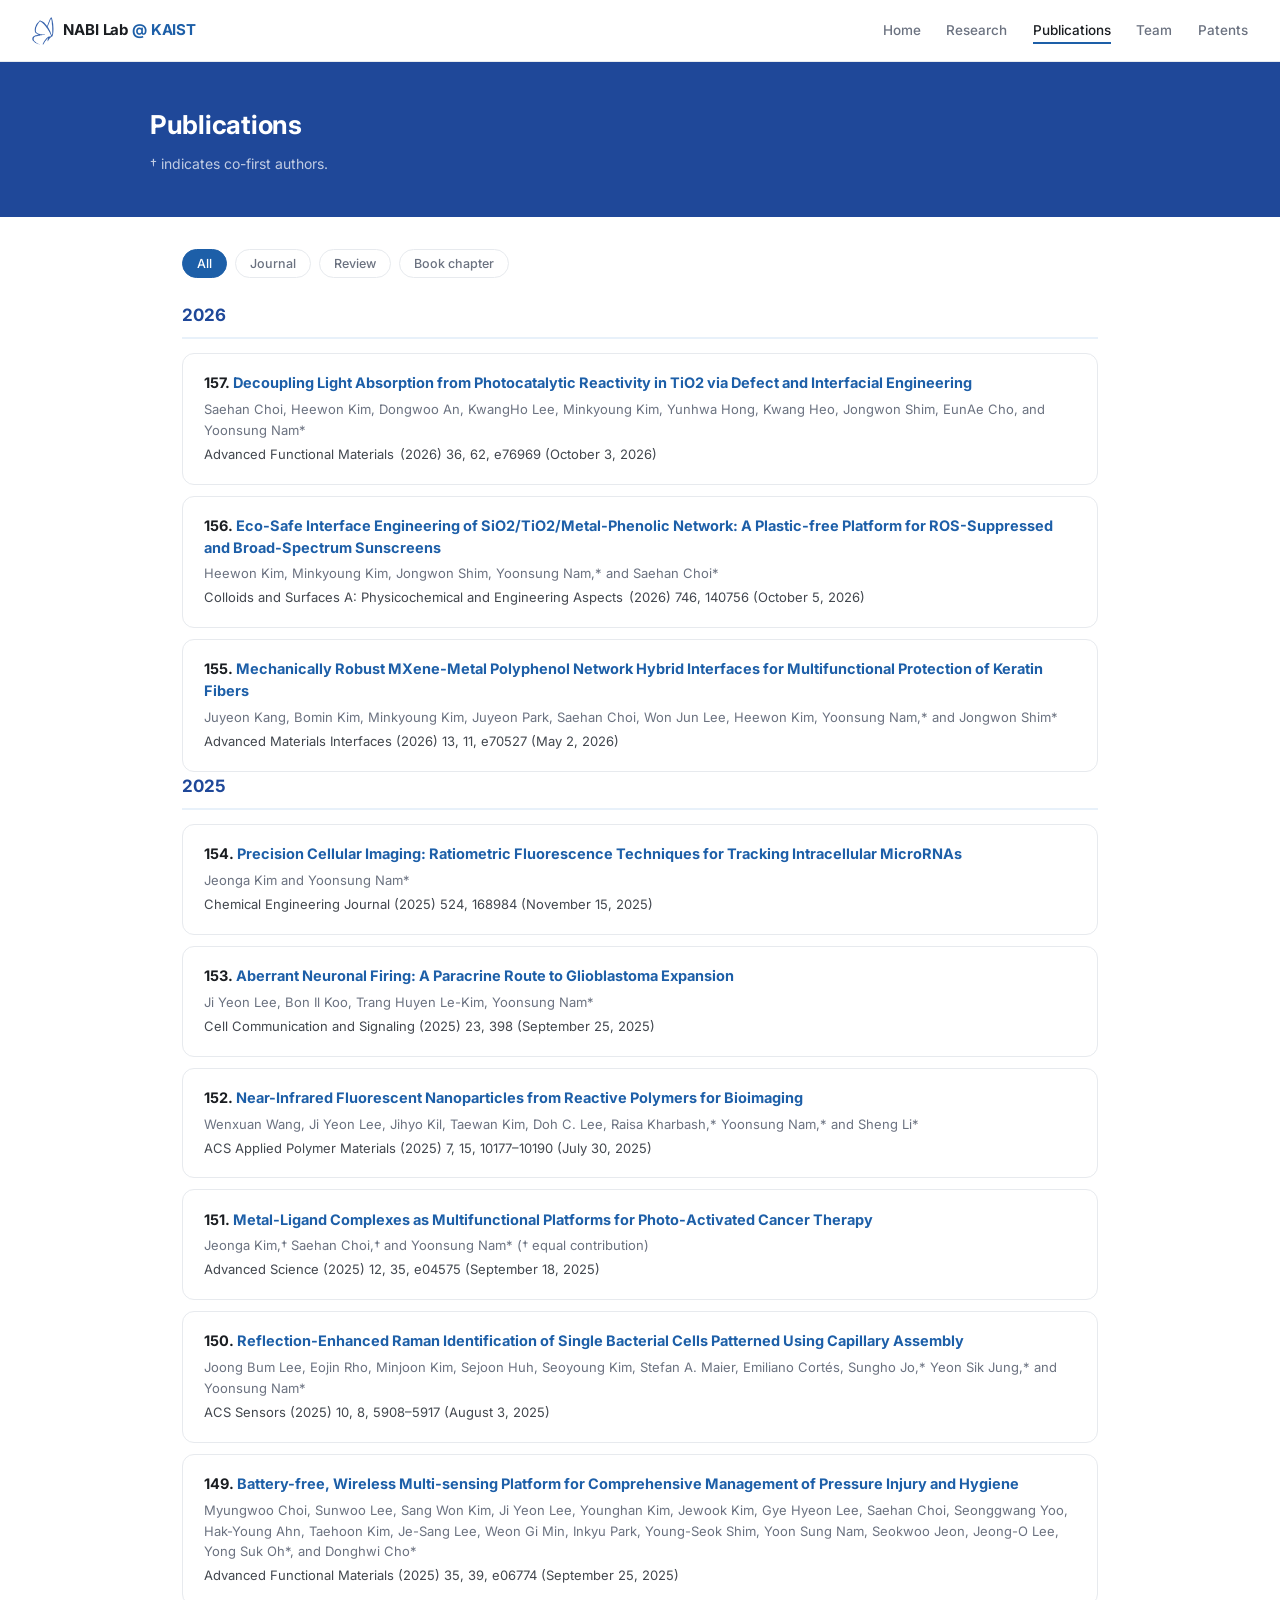
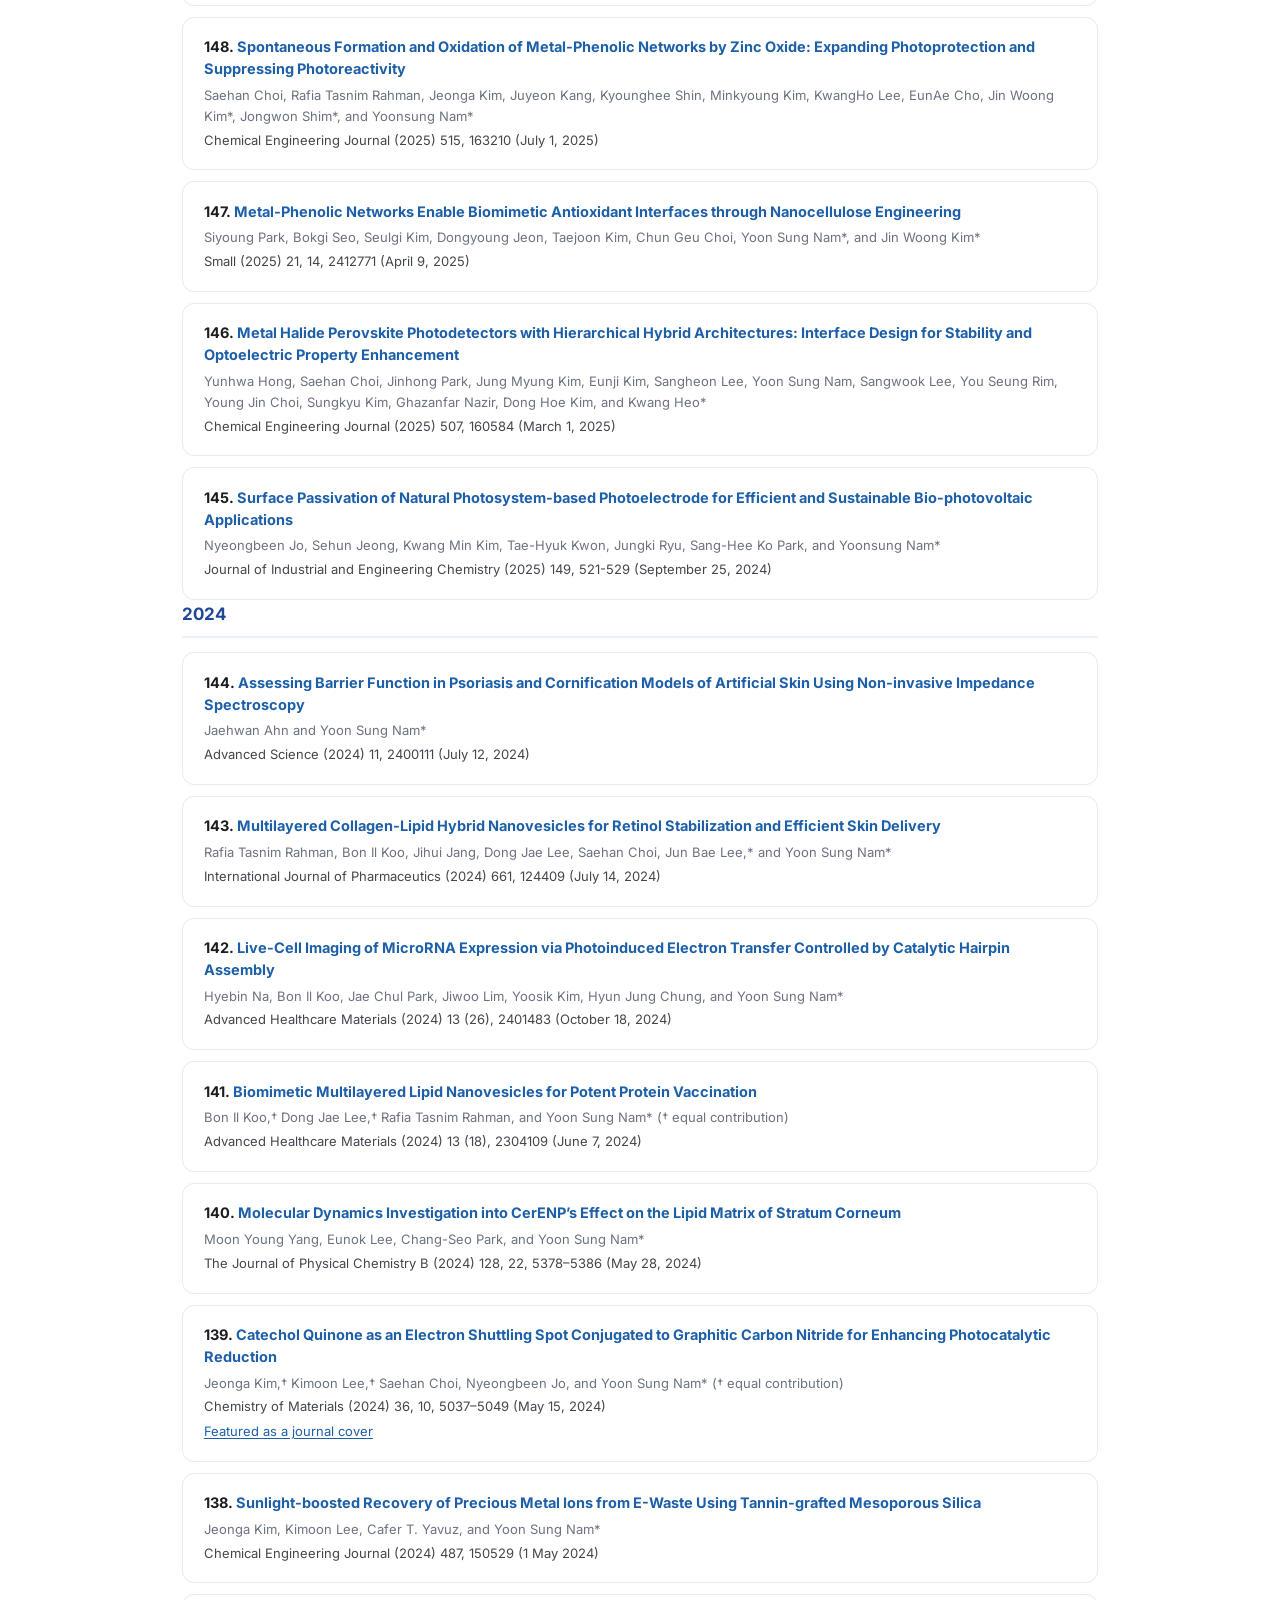
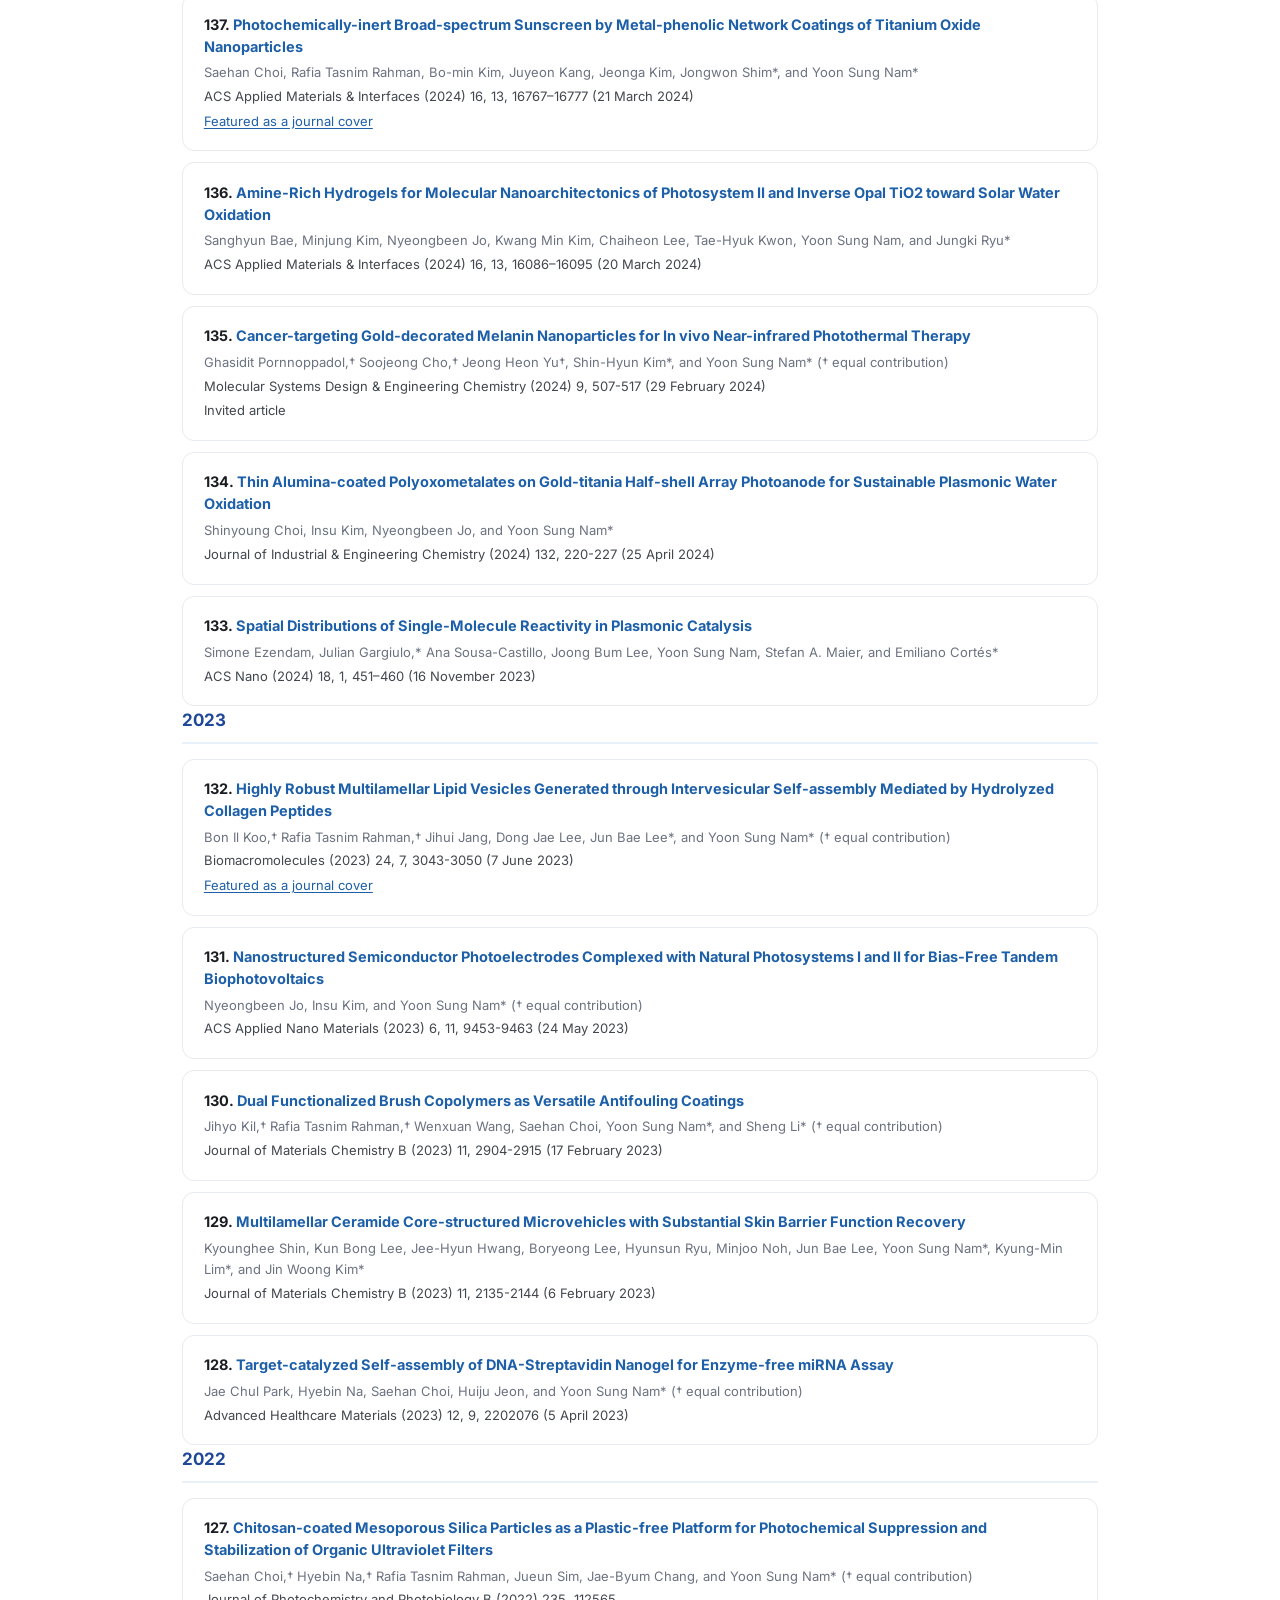
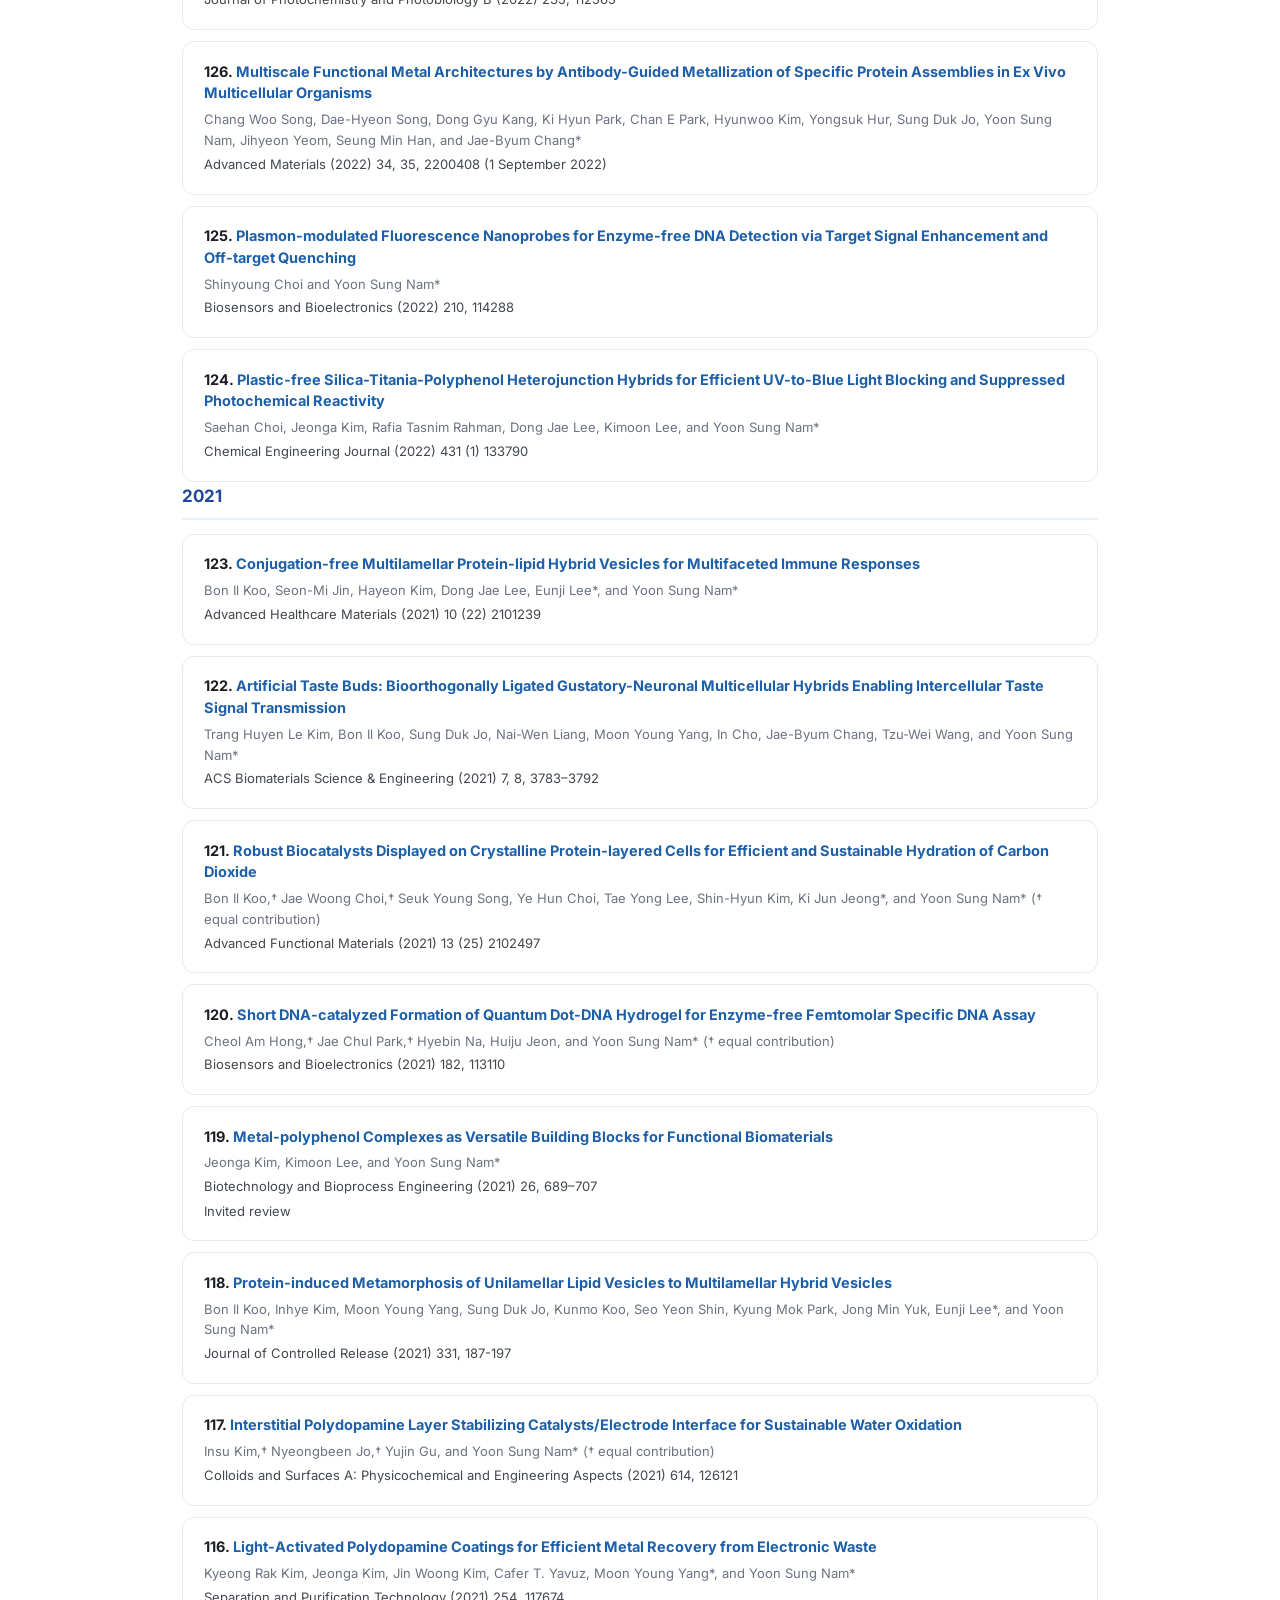
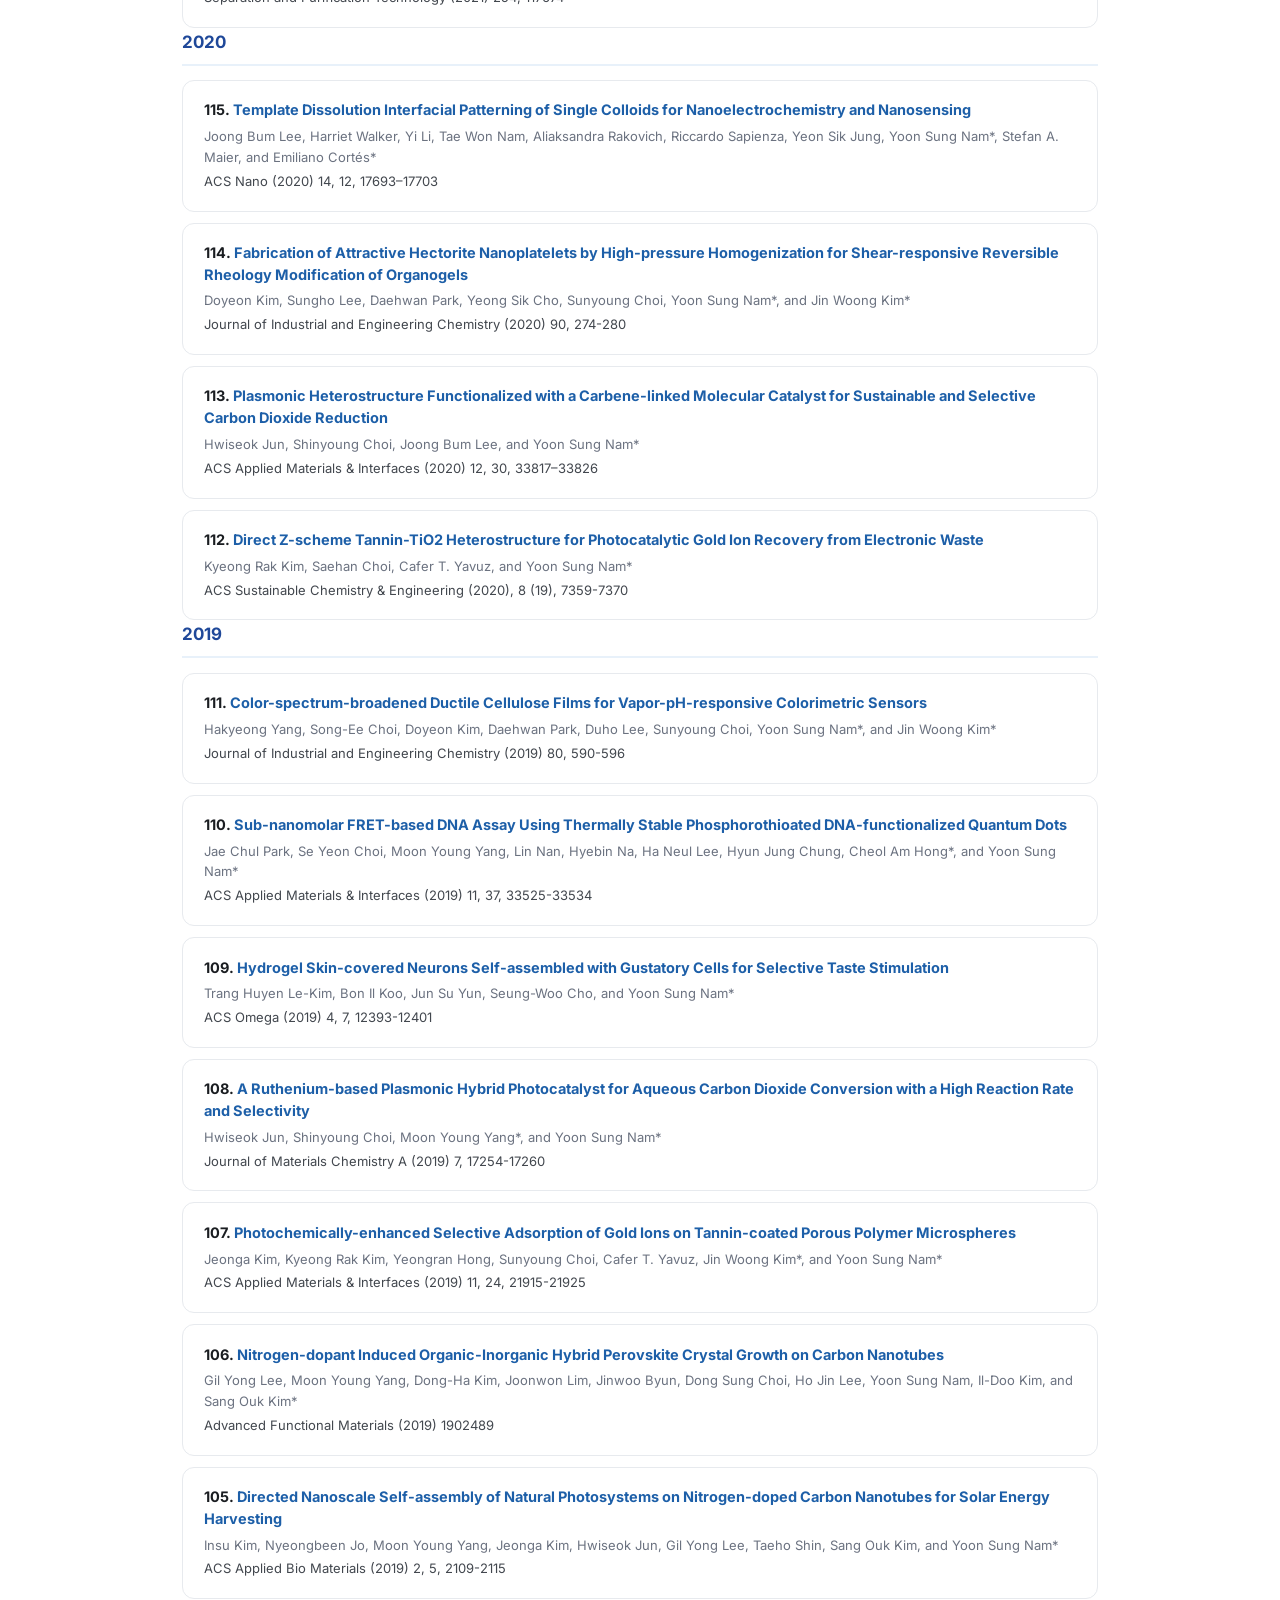
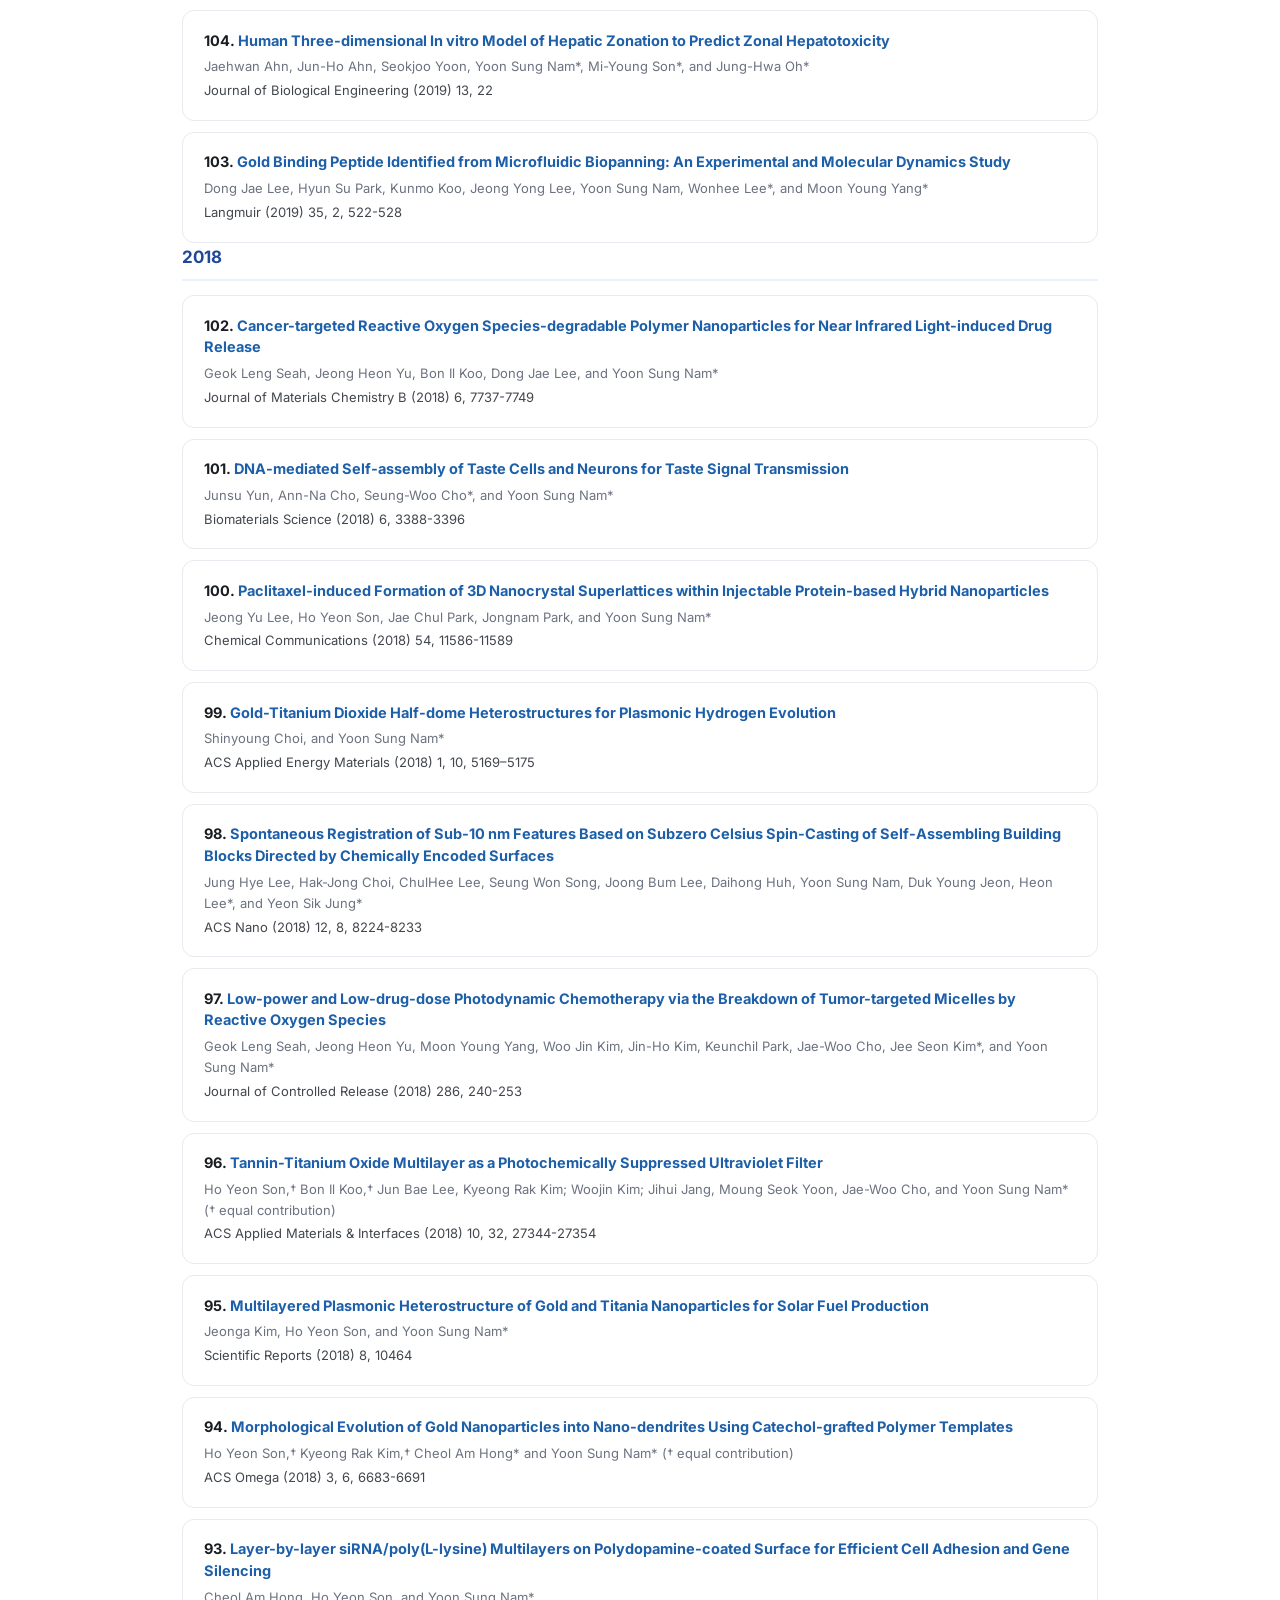
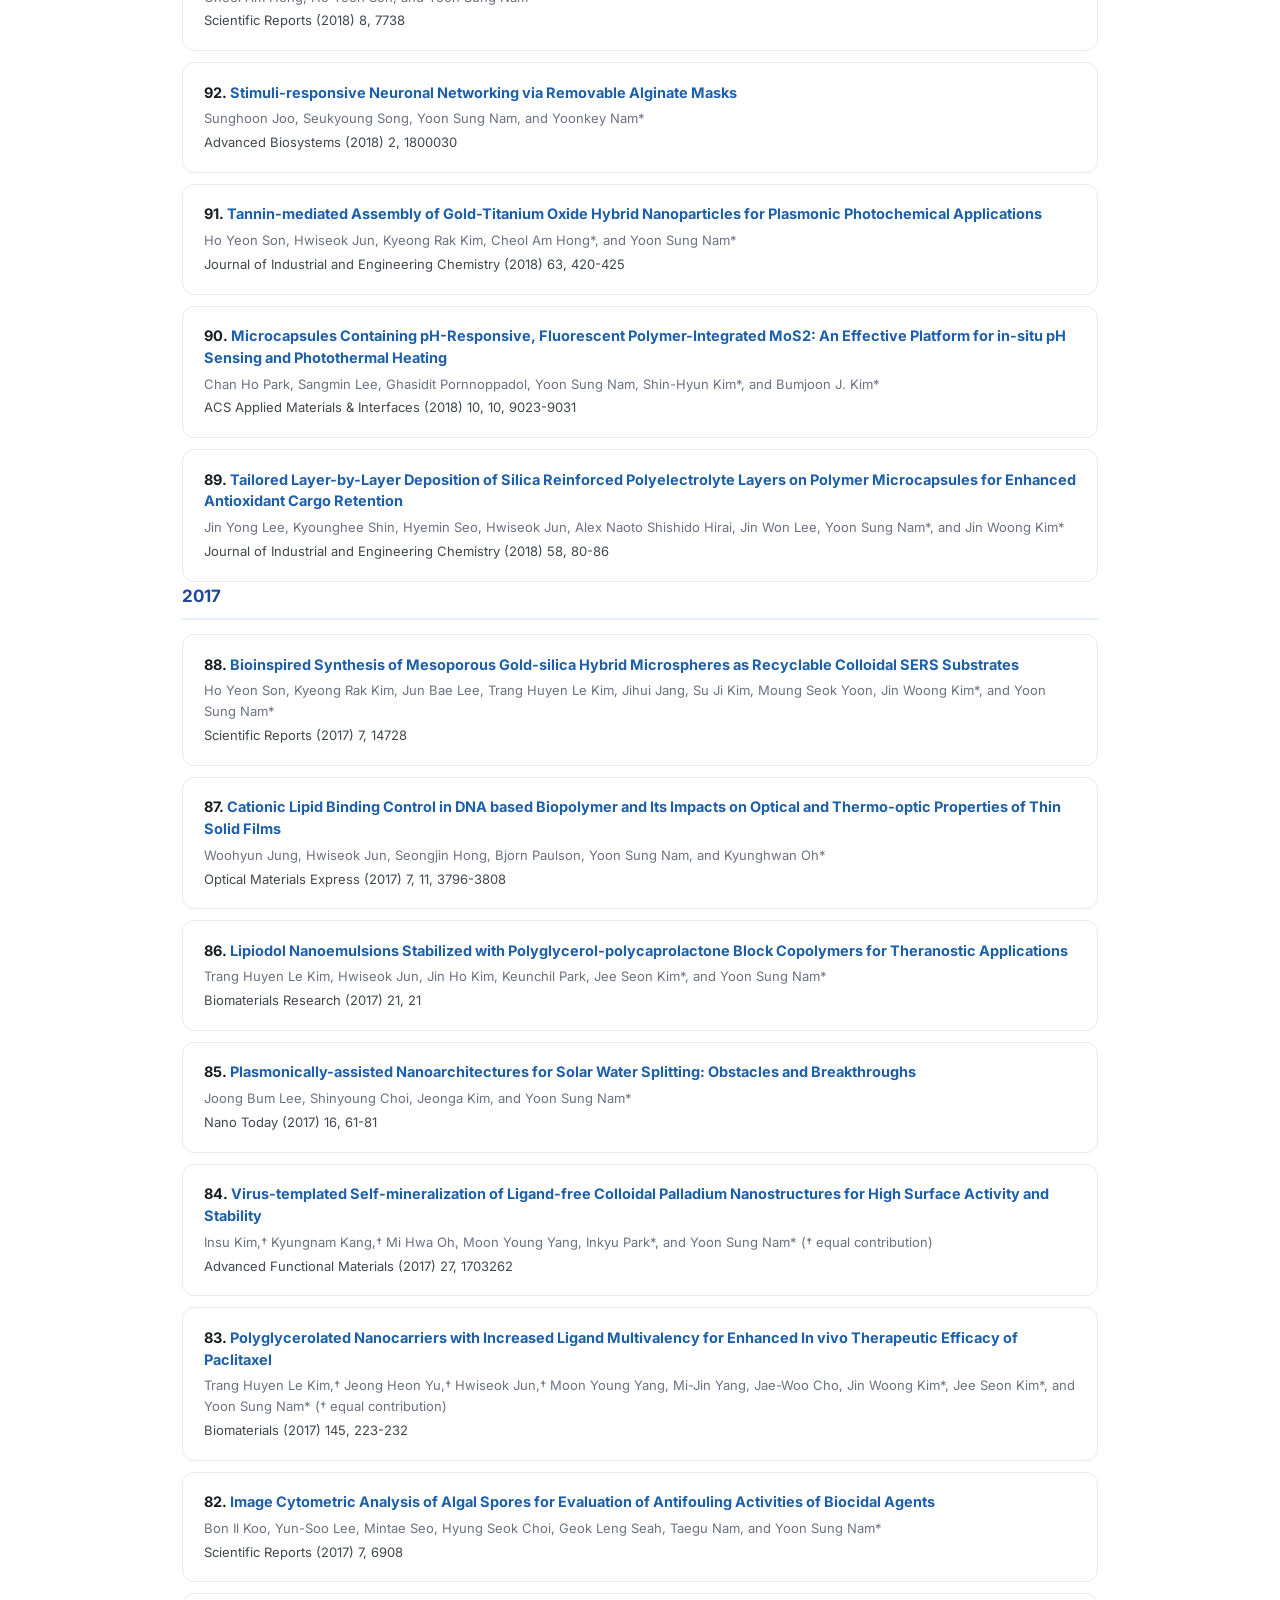
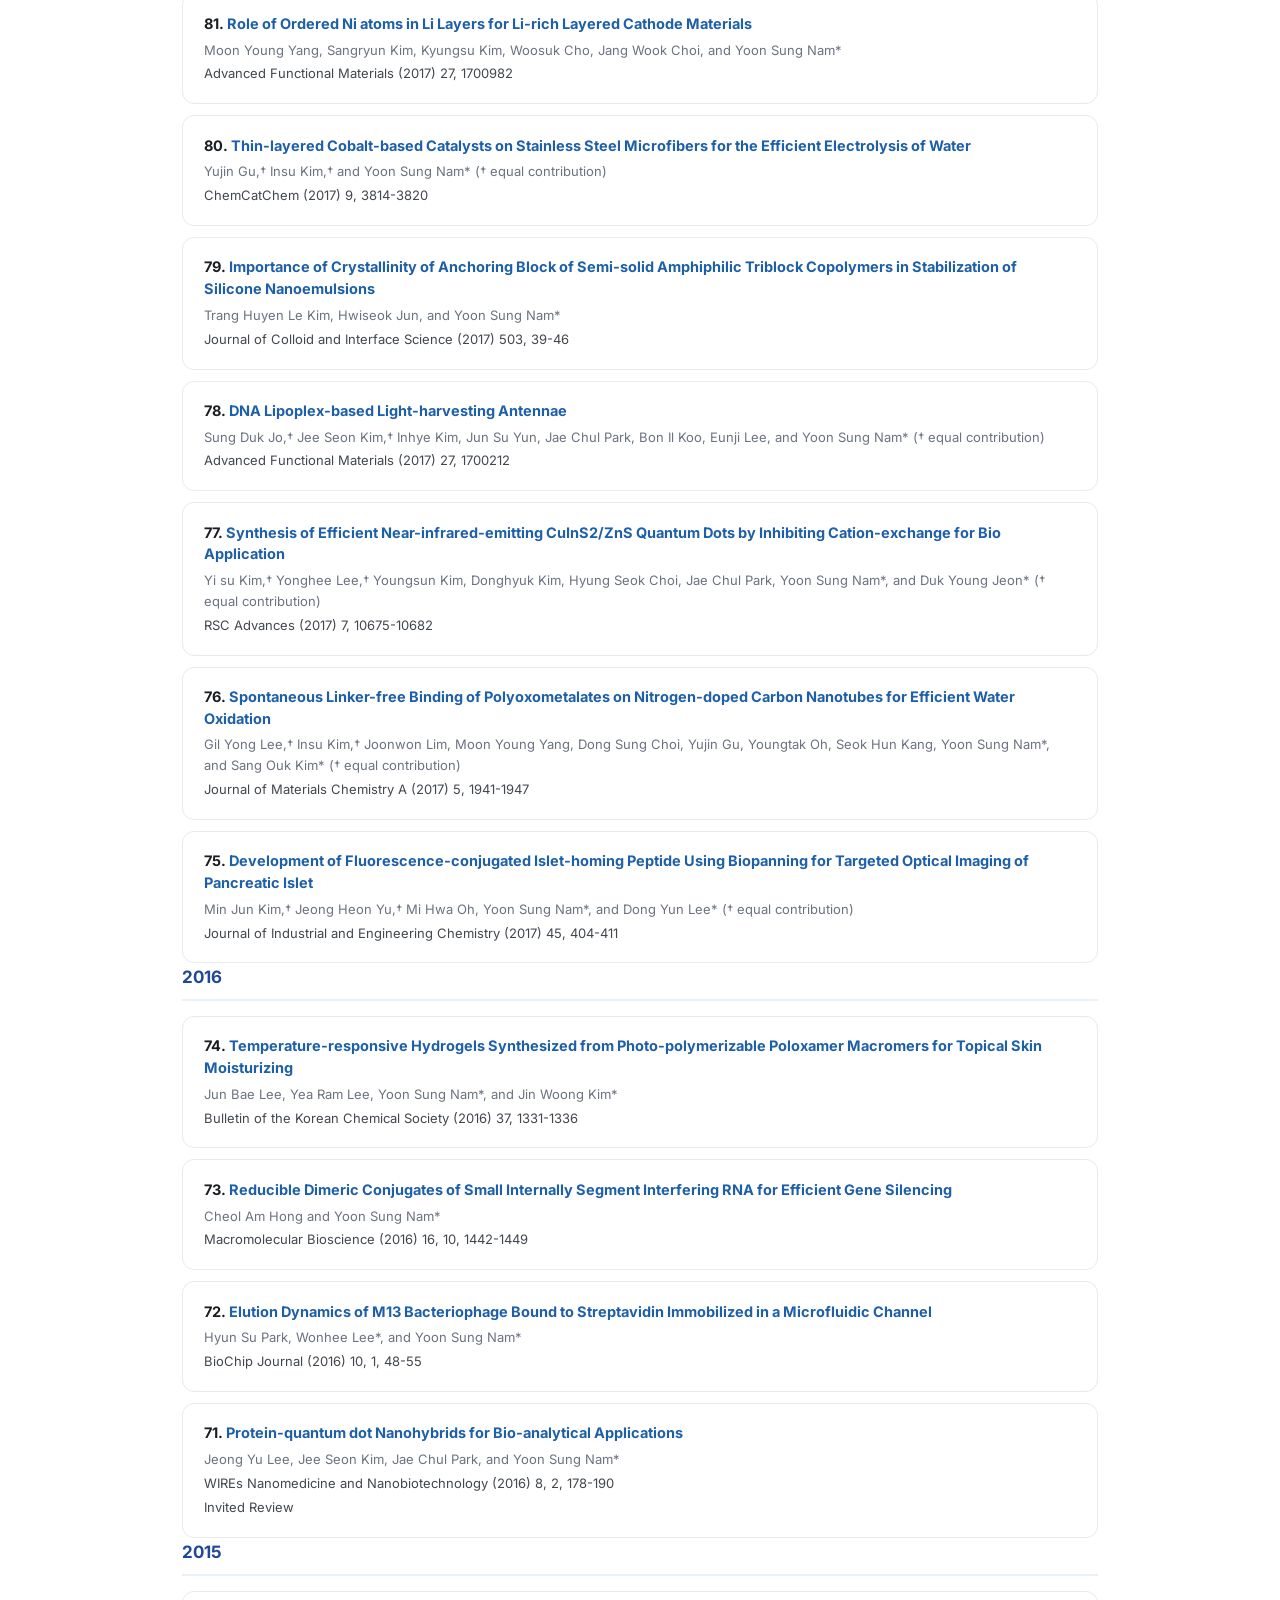
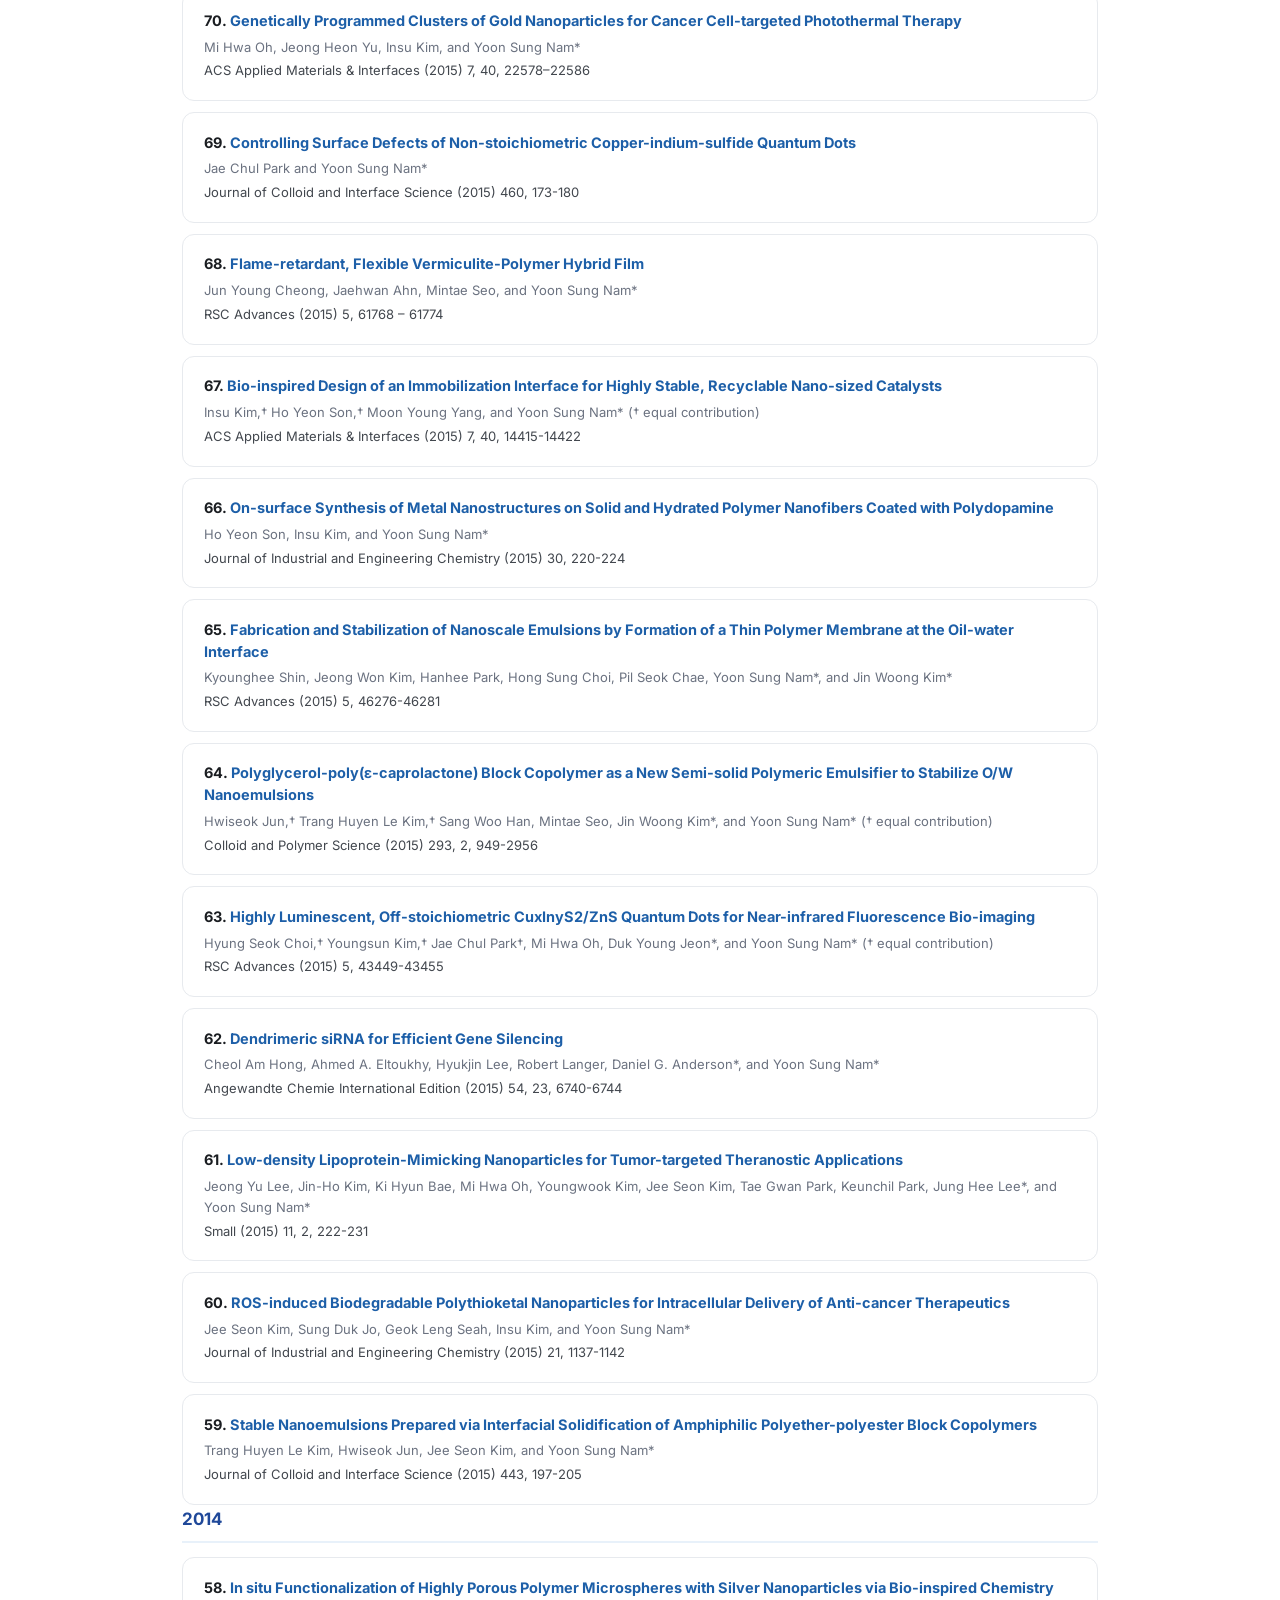
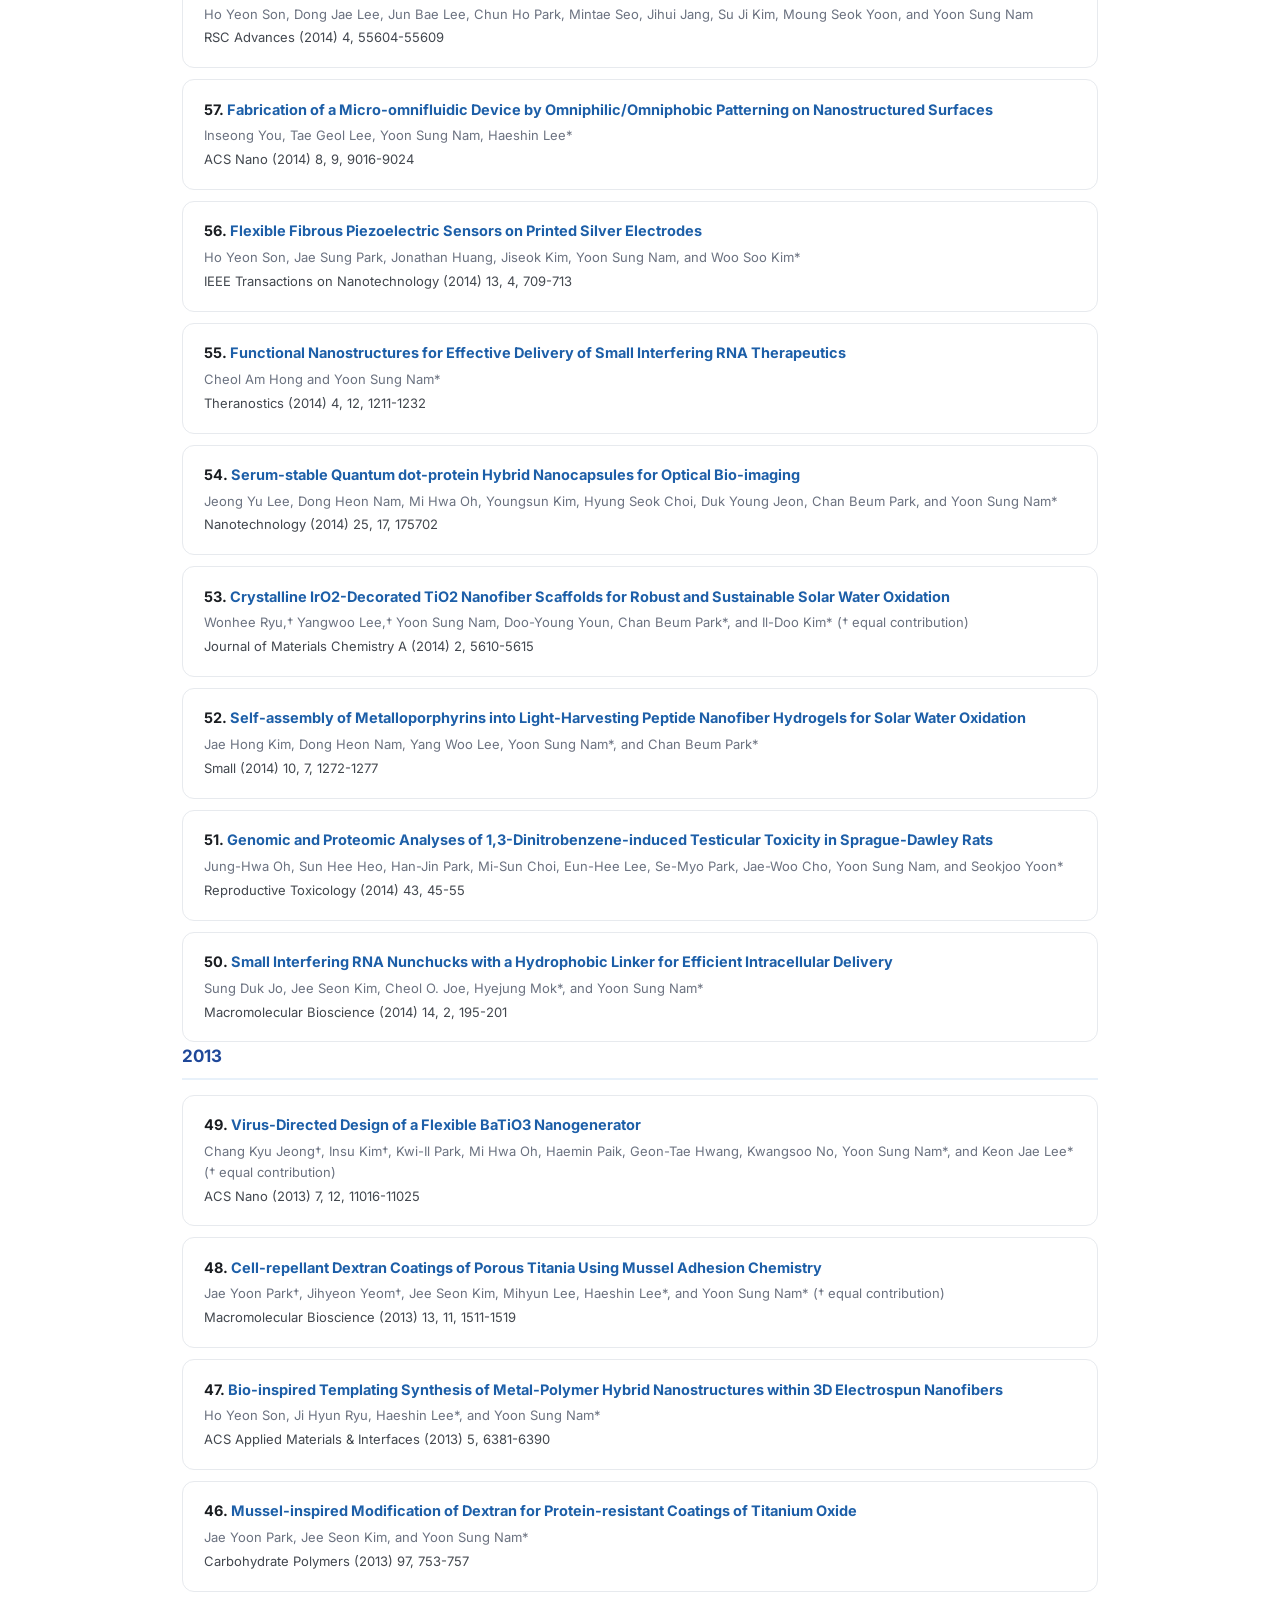
==== commit 1f14459d: "Add files via upload" ====
--- a/publications.html
+++ b/publications.html
@@ -142,7 +142,7 @@
         <div class="pub-body">
           <h4><strong>144. <a href="https://onlinelibrary.wiley.com/doi/full/10.1002/advs.202400111" target="_blank" rel="noopener noreferrer">Assessing Barrier Function in Psoriasis and Cornification Models of Artificial Skin Using Non-invasive Impedance Spectroscopy</a></strong></h4>
           <p class="authors">Jaehwan Ahn and Yoon Sung Nam*</p>
-          <p class="venue">Advanced Science (2024) 11, 2400111 (July 12, 2024) <a class="pdf-link" href="https://onlinelibrary.wiley.com/doi/epdf/10.1002/advs.202400111" target="_blank" rel="noopener noreferrer" aria-label="PDF for publication 144 (opens in a new tab)" style="text-decoration:underline;text-underline-offset:2px;">pdf</a></p>
+          <p class="venue">Advanced Science (2024) 11, 2400111 (July 12, 2024) </p>
         </div>
       </article>
       <article class="pub" data-type="journal">
@@ -163,7 +163,7 @@
         <div class="pub-body">
           <h4><strong>141. <a href="https://onlinelibrary.wiley.com/doi/10.1002/adhm.202304109" target="_blank" rel="noopener noreferrer">Biomimetic Multilayered Lipid Nanovesicles for Potent Protein Vaccination</a></strong></h4>
           <p class="authors">Bon Il Koo,† Dong Jae Lee,† Rafia Tasnim Rahman, and Yoon Sung Nam* († equal contribution)</p>
-          <p class="venue">Advanced Healthcare Materials (2024) 13 (18), 2304109 (June 7, 2024) <a class="pdf-link" href="http://ysnamgroup.com/wp-content/uploads/2024-AHM-Koo.pdf" target="_blank" rel="noopener noreferrer" aria-label="PDF for publication 141 (opens in a new tab)" style="text-decoration:underline;text-underline-offset:2px;">pdf</a></p>
+          <p class="venue">Advanced Healthcare Materials (2024) 13 (18), 2304109 (June 7, 2024) </p>
         </div>
       </article>
       <article class="pub" data-type="journal">
@@ -208,7 +208,7 @@
           <h4><strong>135. <a href="https://pubs.rsc.org/en/content/articlelanding/2024/me/d3me00173c" target="_blank" rel="noopener noreferrer">Cancer-targeting Gold-decorated Melanin Nanoparticles for In vivo Near-infrared Photothermal Therapy</a></strong></h4>
           <p class="authors">Ghasidit Pornnoppadol,† Soojeong Cho,† Jeong Heon Yu†, Shin-Hyun Kim*, and Yoon Sung Nam* († equal contribution)</p>
           <p class="venue">Molecular Systems Design &amp; Engineering Chemistry (2024) 9, 507-517 (29 February 2024)</p>
-          <p class="venue">Invited article  <a class="pdf-link" href="http://ysnamgroup.com/wp-content/uploads/2024-MSDE-Pornnoppadol.pdf" target="_blank" rel="noopener noreferrer" aria-label="PDF for publication 135 (opens in a new tab)" style="text-decoration:underline;text-underline-offset:2px;">pdf</a></p>
+          <p class="venue">Invited article  </p>
         </div>
       </article>
       <article class="pub" data-type="journal">
@@ -609,7 +609,7 @@
         <div class="pub-body">
           <h4><strong>84. <a href="http://onlinelibrary.wiley.com/doi/10.1002/adfm.201703262/full" target="_blank" rel="noopener noreferrer">Virus-templated Self-mineralization of Ligand-free Colloidal Palladium Nanostructures for High Surface Activity and Stability</a></strong></h4>
           <p class="authors">Insu Kim,† Kyungnam Kang,† Mi Hwa Oh, Moon Young Yang, Inkyu Park*, and Yoon Sung Nam* († equal contribution)</p>
-          <p class="venue">Advanced Functional Materials (2017) 27, 1703262 <a class="pdf-link" href="http://onlinelibrary.wiley.com/doi/10.1002/adfm.201703262/epdf" target="_blank" rel="noopener noreferrer" aria-label="PDF for publication 84 (opens in a new tab)" style="text-decoration:underline;text-underline-offset:2px;">Pdf</a></p>
+          <p class="venue">Advanced Functional Materials (2017) 27, 1703262 </p>
         </div>
       </article>
       <article class="pub" data-type="journal">
@@ -623,7 +623,7 @@
         <div class="pub-body">
           <h4><strong>82. <a href="https://www.nature.com/articles/s41598-017-07362-x" target="_blank" rel="noopener noreferrer">Image Cytometric Analysis of Algal Spores for Evaluation of Antifouling Activities of Biocidal Agents</a></strong></h4>
           <p class="authors">Bon Il Koo, Yun-Soo Lee, Mintae Seo, Hyung Seok Choi, Geok Leng Seah, Taegu Nam, and Yoon Sung Nam*</p>
-          <p class="venue">Scientific Reports (2017) 7, 6908 <a class="pdf-link" href="http://ysnamgroup.com/wp-content/uploads/2017/08/83.pdf" target="_blank" rel="noopener noreferrer" aria-label="PDF for publication 82 (opens in a new tab)" style="text-decoration:underline;text-underline-offset:2px;">Pdf</a></p>
+          <p class="venue">Scientific Reports (2017) 7, 6908 </p>
         </div>
       </article>
       <article class="pub" data-type="journal">
@@ -644,35 +644,35 @@
         <div class="pub-body">
           <h4><strong>79. <a href="http://www.sciencedirect.com/science/article/pii/S0021979717304964" target="_blank" rel="noopener noreferrer">Importance of Crystallinity of Anchoring Block of Semi-solid Amphiphilic Triblock Copolymers in Stabilization of Silicone Nanoemulsions</a></strong></h4>
           <p class="authors">Trang Huyen Le Kim, Hwiseok Jun, and Yoon Sung Nam*</p>
-          <p class="venue">Journal of Colloid and Interface Science (2017) 503, 39-46 <a class="pdf-link" href="http://ysnamgroup.com/wp-content/uploads/2017/07/80.pdf" target="_blank" rel="noopener noreferrer" aria-label="PDF for publication 79 (opens in a new tab)" style="text-decoration:underline;text-underline-offset:2px;">Pdf</a></p>
+          <p class="venue">Journal of Colloid and Interface Science (2017) 503, 39-46 </p>
         </div>
       </article>
       <article class="pub" data-type="journal">
         <div class="pub-body">
           <h4><strong>78. <a href="http://onlinelibrary.wiley.com/doi/10.1002/adfm.201700212/abstract" target="_blank" rel="noopener noreferrer">DNA Lipoplex-based Light-harvesting Antennae</a></strong></h4>
           <p class="authors">Sung Duk Jo,† Jee Seon Kim,† Inhye Kim, Jun Su Yun, Jae Chul Park, Bon Il Koo, Eunji Lee, and Yoon Sung Nam* († equal contribution)</p>
-          <p class="venue">Advanced Functional Materials (2017) 27, 1700212 <a class="pdf-link" href="http://ysnamgroup.com/wp-content/uploads/2017/07/79.pdf" target="_blank" rel="noopener noreferrer" aria-label="PDF for publication 78 (opens in a new tab)" style="text-decoration:underline;text-underline-offset:2px;">Pdf</a></p>
+          <p class="venue">Advanced Functional Materials (2017) 27, 1700212 </p>
         </div>
       </article>
       <article class="pub" data-type="journal">
         <div class="pub-body">
           <h4><strong>77. <a href="http://pubs.rsc.org/-/content/articlelanding/2017/ra/c6ra27045j#!divAbstract" target="_blank" rel="noopener noreferrer">Synthesis of Efficient Near-infrared-emitting CuInS2/ZnS Quantum Dots by Inhibiting Cation-exchange for Bio Application</a></strong></h4>
           <p class="authors">Yi su Kim,† Yonghee Lee,† Youngsun Kim, Donghyuk Kim, Hyung Seok Choi, Jae Chul Park, Yoon Sung Nam*, and Duk Young Jeon* († equal contribution)</p>
-          <p class="venue">RSC Advances (2017) 7, 10675-10682 <a class="pdf-link" href="http://ysnamgroup.com/wp-content/uploads/2017/07/78.pdf" target="_blank" rel="noopener noreferrer" aria-label="PDF for publication 77 (opens in a new tab)" style="text-decoration:underline;text-underline-offset:2px;">Pdf</a></p>
+          <p class="venue">RSC Advances (2017) 7, 10675-10682 </p>
         </div>
       </article>
       <article class="pub" data-type="journal">
         <div class="pub-body">
           <h4><strong>76. <a href="http://pubs.rsc.org/en/Content/ArticleLanding/2017/TA/c6ta09306j#!divAbstract" target="_blank" rel="noopener noreferrer">Spontaneous Linker-free Binding of Polyoxometalates on Nitrogen-doped Carbon Nanotubes for Efficient Water Oxidation</a></strong></h4>
           <p class="authors">Gil Yong Lee,† Insu Kim,† Joonwon Lim, Moon Young Yang, Dong Sung Choi, Yujin Gu, Youngtak Oh, Seok Hun Kang, Yoon Sung Nam*, and Sang Ouk Kim* († equal contribution)</p>
-          <p class="venue">Journal of Materials Chemistry A (2017) 5, 1941-1947 <a class="pdf-link" href="http://ysnamgroup.com/wp-content/uploads/2017/07/77.pdf" target="_blank" rel="noopener noreferrer" aria-label="PDF for publication 76 (opens in a new tab)" style="text-decoration:underline;text-underline-offset:2px;">Pdf</a></p>
+          <p class="venue">Journal of Materials Chemistry A (2017) 5, 1941-1947 </p>
         </div>
       </article>
       <article class="pub" data-type="journal">
         <div class="pub-body">
           <h4><strong>75. <a href="http://www.sciencedirect.com/science/article/pii/S1226086X16303884" target="_blank" rel="noopener noreferrer">Development of Fluorescence-conjugated Islet-homing Peptide Using Biopanning for Targeted Optical Imaging of Pancreatic Islet</a></strong></h4>
           <p class="authors">Min Jun Kim,† Jeong Heon Yu,† Mi Hwa Oh, Yoon Sung Nam*, and Dong Yun Lee* († equal contribution)</p>
-          <p class="venue">Journal of Industrial and Engineering Chemistry (2017) 45, 404-411 <a class="pdf-link" href="http://ysnamgroup.com/wp-content/uploads/2017/07/76.pdf" target="_blank" rel="noopener noreferrer" aria-label="PDF for publication 75 (opens in a new tab)" style="text-decoration:underline;text-underline-offset:2px;">Pdf</a></p>
+          <p class="venue">Journal of Industrial and Engineering Chemistry (2017) 45, 404-411 </p>
         </div>
       </article>
     </div>
@@ -685,28 +685,28 @@
         <div class="pub-body">
           <h4><strong>74. <a href="http://onlinelibrary.wiley.com/doi/10.1002/bkcs.10865/abstract" target="_blank" rel="noopener noreferrer">Temperature-responsive Hydrogels Synthesized from Photo-polymerizable Poloxamer Macromers for Topical Skin Moisturizing</a></strong></h4>
           <p class="authors">Jun Bae Lee, Yea Ram Lee, Yoon Sung Nam*, and Jin Woong Kim*</p>
-          <p class="venue">Bulletin of the Korean Chemical Society (2016) 37, 1331-1336 <a class="pdf-link" href="http://ysnamgroup.com/wp-content/uploads/2017/07/74.pdf" target="_blank" rel="noopener noreferrer" aria-label="PDF for publication 74 (opens in a new tab)" style="text-decoration:underline;text-underline-offset:2px;">Pdf</a></p>
+          <p class="venue">Bulletin of the Korean Chemical Society (2016) 37, 1331-1336 </p>
         </div>
       </article>
       <article class="pub" data-type="journal">
         <div class="pub-body">
           <h4><strong>73. <a href="http://onlinelibrary.wiley.com/doi/10.1002/mabi.201600137/abstract" target="_blank" rel="noopener noreferrer">Reducible Dimeric Conjugates of Small Internally Segment Interfering RNA for Efficient Gene Silencing</a></strong></h4>
           <p class="authors">Cheol Am Hong and Yoon Sung Nam*</p>
-          <p class="venue">Macromolecular Bioscience (2016) 16, 10, 1442-1449 <a class="pdf-link" href="http://ysnamgroup.com/wp-content/uploads/2017/07/73.pdf" target="_blank" rel="noopener noreferrer" aria-label="PDF for publication 73 (opens in a new tab)" style="text-decoration:underline;text-underline-offset:2px;">Pdf</a></p>
+          <p class="venue">Macromolecular Bioscience (2016) 16, 10, 1442-1449 </p>
         </div>
       </article>
       <article class="pub" data-type="journal">
         <div class="pub-body">
           <h4><strong>72. <a href="https://link.springer.com/article/10.1007/s13206-016-0107-x" target="_blank" rel="noopener noreferrer">Elution Dynamics of M13 Bacteriophage Bound to Streptavidin Immobilized in a Microfluidic Channel</a></strong></h4>
           <p class="authors">Hyun Su Park, Wonhee Lee*, and Yoon Sung Nam*</p>
-          <p class="venue">BioChip Journal (2016) 10, 1, 48-55 <a class="pdf-link" href="http://ysnamgroup.com/wp-content/uploads/2017/07/72.pdf" target="_blank" rel="noopener noreferrer" aria-label="PDF for publication 72 (opens in a new tab)" style="text-decoration:underline;text-underline-offset:2px;">Pdf</a></p>
+          <p class="venue">BioChip Journal (2016) 10, 1, 48-55 </p>
         </div>
       </article>
       <article class="pub" data-type="review">
         <div class="pub-body">
           <h4><strong>71. <a href="http://onlinelibrary.wiley.com/doi/10.1002/wnan.1345/abstract" target="_blank" rel="noopener noreferrer">Protein-quantum dot Nanohybrids for Bio-analytical Applications</a></strong></h4>
           <p class="authors">Jeong Yu Lee, Jee Seon Kim, Jae Chul Park, and Yoon Sung Nam*</p>
-          <p class="venue">WIREs Nanomedicine and Nanobiotechnology (2016) 8, 2, 178-190 <a class="pdf-link" href="http://ysnamgroup.com/wp-content/uploads/2017/07/71.pdf" target="_blank" rel="noopener noreferrer" aria-label="PDF for publication 71 (opens in a new tab)" style="text-decoration:underline;text-underline-offset:2px;">Pdf</a></p>
+          <p class="venue">WIREs Nanomedicine and Nanobiotechnology (2016) 8, 2, 178-190 </p>
           <p class="venue">Invited Review</p>
         </div>
       </article>
@@ -720,84 +720,84 @@
         <div class="pub-body">
           <h4><strong>70. <a href="http://pubs.acs.org/doi/full/10.1021/acsami.5b07029" target="_blank" rel="noopener noreferrer">Genetically Programmed Clusters of Gold Nanoparticles for Cancer Cell-targeted Photothermal Therapy</a></strong></h4>
           <p class="authors">Mi Hwa Oh, Jeong Heon Yu, Insu Kim, and Yoon Sung Nam*</p>
-          <p class="venue">ACS Applied Materials &amp; Interfaces (2015)  7, 40, 22578–22586 <a class="pdf-link" href="http://ysnamgroup.com/wp-content/uploads/2016/07/70.pdf" target="_blank" rel="noopener noreferrer" aria-label="PDF for publication 70 (opens in a new tab)" style="text-decoration:underline;text-underline-offset:2px;">Pdf</a></p>
+          <p class="venue">ACS Applied Materials &amp; Interfaces (2015)  7, 40, 22578–22586 </p>
         </div>
       </article>
       <article class="pub" data-type="journal">
         <div class="pub-body">
           <h4><strong>69. <a href="http://www.sciencedirect.com/science/article/pii/S0021979715301326" target="_blank" rel="noopener noreferrer">Controlling Surface Defects of Non-stoichiometric Copper-indium-sulfide Quantum Dots</a></strong></h4>
           <p class="authors">Jae Chul Park and Yoon Sung Nam*</p>
-          <p class="venue">Journal of Colloid and Interface Science (2015) 460, 173-180 <a class="pdf-link" href="http://ysnamgroup.com/wp-content/uploads/2016/07/69.pdf" target="_blank" rel="noopener noreferrer" aria-label="PDF for publication 69 (opens in a new tab)" style="text-decoration:underline;text-underline-offset:2px;">Pdf</a></p>
+          <p class="venue">Journal of Colloid and Interface Science (2015) 460, 173-180 </p>
         </div>
       </article>
       <article class="pub" data-type="journal">
         <div class="pub-body">
           <h4><strong>68. <a href="http://pubs.rsc.org/en/content/articlehtml/2015/ra/c5ra08382f" target="_blank" rel="noopener noreferrer">Flame-retardant, Flexible Vermiculite-Polymer Hybrid Film</a></strong></h4>
           <p class="authors">Jun Young Cheong, Jaehwan Ahn, Mintae Seo, and Yoon Sung Nam*</p>
-          <p class="venue">RSC Advances (2015) 5, 61768 – 61774 <a class="pdf-link" href="http://ysnamgroup.com/wp-content/uploads/2016/07/68.pdf" target="_blank" rel="noopener noreferrer" aria-label="PDF for publication 68 (opens in a new tab)" style="text-decoration:underline;text-underline-offset:2px;">Pdf</a></p>
+          <p class="venue">RSC Advances (2015) 5, 61768 – 61774 </p>
         </div>
       </article>
       <article class="pub" data-type="journal">
         <div class="pub-body">
           <h4><strong>67. <a href="http://pubs.acs.org/doi/abs/10.1021/acsami.5b03249" target="_blank" rel="noopener noreferrer">Bio-inspired Design of an Immobilization Interface for Highly Stable, Recyclable Nano-sized Catalysts</a></strong></h4>
           <p class="authors">Insu Kim,† Ho Yeon Son,† Moon Young Yang, and Yoon Sung Nam* († equal contribution)</p>
-          <p class="venue">ACS Applied Materials &amp; Interfaces (2015) 7, 40, 14415-14422 <a class="pdf-link" href="http://ysnamgroup.com/wp-content/uploads/2016/07/67.pdf" target="_blank" rel="noopener noreferrer" aria-label="PDF for publication 67 (opens in a new tab)" style="text-decoration:underline;text-underline-offset:2px;">Pdf</a></p>
+          <p class="venue">ACS Applied Materials &amp; Interfaces (2015) 7, 40, 14415-14422 </p>
         </div>
       </article>
       <article class="pub" data-type="journal">
         <div class="pub-body">
           <h4><strong>66. <a href="http://www.sciencedirect.com/science/article/pii/S1226086X15002622" target="_blank" rel="noopener noreferrer">On-surface Synthesis of Metal Nanostructures on Solid and Hydrated Polymer Nanofibers Coated with Polydopamine</a></strong></h4>
           <p class="authors">Ho Yeon Son, Insu Kim, and Yoon Sung Nam*</p>
-          <p class="venue">Journal of Industrial and Engineering Chemistry (2015) 30, 220-224 <a class="pdf-link" href="http://ysnamgroup.com/wp-content/uploads/2016/07/66.pdf" target="_blank" rel="noopener noreferrer" aria-label="PDF for publication 66 (opens in a new tab)" style="text-decoration:underline;text-underline-offset:2px;">PDF</a></p>
+          <p class="venue">Journal of Industrial and Engineering Chemistry (2015) 30, 220-224 </p>
         </div>
       </article>
       <article class="pub" data-type="journal">
         <div class="pub-body">
           <h4><strong>65. <a href="http://pubs.rsc.org/en/content/articlehtml/2015/ra/c5ra03872c" target="_blank" rel="noopener noreferrer">Fabrication and Stabilization of Nanoscale Emulsions by Formation of a Thin Polymer Membrane at the Oil-water Interface</a></strong></h4>
           <p class="authors">Kyounghee Shin, Jeong Won Kim, Hanhee Park, Hong Sung Choi, Pil Seok Chae, Yoon Sung Nam*, and Jin Woong Kim*</p>
-          <p class="venue">RSC Advances (2015) 5, 46276-46281 <a class="pdf-link" href="http://ysnamgroup.com/wp-content/uploads/2016/07/65.pdf" target="_blank" rel="noopener noreferrer" aria-label="PDF for publication 65 (opens in a new tab)" style="text-decoration:underline;text-underline-offset:2px;">PDF</a></p>
+          <p class="venue">RSC Advances (2015) 5, 46276-46281 </p>
         </div>
       </article>
       <article class="pub" data-type="journal">
         <div class="pub-body">
           <h4><strong>64. <a href="http://link.springer.com/article/10.1007/s00396-015-3659-8" target="_blank" rel="noopener noreferrer">Polyglycerol-poly(ε-caprolactone) Block Copolymer as a New Semi-solid Polymeric Emulsifier to Stabilize O/W Nanoemulsions</a></strong></h4>
           <p class="authors">Hwiseok Jun,† Trang Huyen Le Kim,† Sang Woo Han, Mintae Seo, Jin Woong Kim*, and Yoon Sung Nam* († equal contribution)</p>
-          <p class="venue">Colloid and Polymer Science (2015) 293, 2, 949-2956 <a class="pdf-link" href="http://ysnamgroup.com/wp-content/uploads/2016/07/64.pdf" target="_blank" rel="noopener noreferrer" aria-label="PDF for publication 64 (opens in a new tab)" style="text-decoration:underline;text-underline-offset:2px;">PDF</a></p>
+          <p class="venue">Colloid and Polymer Science (2015) 293, 2, 949-2956 </p>
         </div>
       </article>
       <article class="pub" data-type="journal">
         <div class="pub-body">
           <h4><strong>63. <a href="http://pubs.rsc.org/en/content/articlehtml/2015/ra/c5ra06912b" target="_blank" rel="noopener noreferrer">Highly Luminescent, Off-stoichiometric CuxInyS2/ZnS Quantum Dots for Near-infrared Fluorescence Bio-imaging</a></strong></h4>
           <p class="authors">Hyung Seok Choi,† Youngsun Kim,† Jae Chul Park†, Mi Hwa Oh, Duk Young Jeon*, and Yoon Sung Nam* († equal contribution)</p>
-          <p class="venue">RSC Advances (2015) 5, 43449-43455  <a class="pdf-link" href="http://ysnamgroup.com/wp-content/uploads/2016/07/63.pdf" target="_blank" rel="noopener noreferrer" aria-label="PDF for publication 63 (opens in a new tab)" style="text-decoration:underline;text-underline-offset:2px;">PDF</a></p>
+          <p class="venue">RSC Advances (2015) 5, 43449-43455  </p>
         </div>
       </article>
       <article class="pub" data-type="journal">
         <div class="pub-body">
           <h4><strong>62. <a href="http://onlinelibrary.wiley.com/doi/10.1002/ange.201412493/full" target="_blank" rel="noopener noreferrer">Dendrimeric siRNA for Efficient Gene Silencing</a></strong></h4>
           <p class="authors">Cheol Am Hong, Ahmed A. Eltoukhy, Hyukjin Lee, Robert Langer, Daniel G. Anderson*, and Yoon Sung Nam*</p>
-          <p class="venue">Angewandte Chemie International Edition (2015) 54, 23, 6740-6744 <a class="pdf-link" href="http://ysnamgroup.com/wp-content/uploads/2016/07/62.pdf" target="_blank" rel="noopener noreferrer" aria-label="PDF for publication 62 (opens in a new tab)" style="text-decoration:underline;text-underline-offset:2px;">PDF</a></p>
+          <p class="venue">Angewandte Chemie International Edition (2015) 54, 23, 6740-6744 </p>
         </div>
       </article>
       <article class="pub" data-type="journal">
         <div class="pub-body">
           <h4><strong>61. <a href="http://onlinelibrary.wiley.com/doi/10.1002/smll.201303277/full" target="_blank" rel="noopener noreferrer">Low-density Lipoprotein-Mimicking Nanoparticles for Tumor-targeted Theranostic Applications</a></strong></h4>
           <p class="authors">Jeong Yu Lee, Jin-Ho Kim, Ki Hyun Bae, Mi Hwa Oh, Youngwook Kim, Jee Seon Kim, Tae Gwan Park, Keunchil Park, Jung Hee Lee*, and Yoon Sung Nam*</p>
-          <p class="venue">Small (2015) 11, 2, 222-231 <a class="pdf-link" href="http://ysnamgroup.com/wp-content/uploads/2016/07/61.pdf" target="_blank" rel="noopener noreferrer" aria-label="PDF for publication 61 (opens in a new tab)" style="text-decoration:underline;text-underline-offset:2px;">PDF</a></p>
+          <p class="venue">Small (2015) 11, 2, 222-231 </p>
         </div>
       </article>
       <article class="pub" data-type="journal">
         <div class="pub-body">
           <h4><strong>60. <a href="http://www.sciencedirect.com/science/article/pii/S1226086X14002755" target="_blank" rel="noopener noreferrer">ROS-induced Biodegradable Polythioketal Nanoparticles for Intracellular Delivery of Anti-cancer Therapeutics</a></strong></h4>
           <p class="authors">Jee Seon Kim, Sung Duk Jo, Geok Leng Seah, Insu Kim, and Yoon Sung Nam*</p>
-          <p class="venue">Journal of Industrial and Engineering Chemistry (2015) 21, 1137-1142 <a class="pdf-link" href="http://ysnamgroup.com/wp-content/uploads/2016/07/60.pdf" target="_blank" rel="noopener noreferrer" aria-label="PDF for publication 60 (opens in a new tab)" style="text-decoration:underline;text-underline-offset:2px;">PDF</a></p>
+          <p class="venue">Journal of Industrial and Engineering Chemistry (2015) 21, 1137-1142 </p>
         </div>
       </article>
       <article class="pub" data-type="journal">
         <div class="pub-body">
           <h4><strong>59. <a href="http://www.sciencedirect.com/science/article/pii/S002197971400959X" target="_blank" rel="noopener noreferrer">Stable Nanoemulsions Prepared via Interfacial Solidification of Amphiphilic Polyether-polyester Block Copolymers</a></strong></h4>
           <p class="authors">Trang Huyen Le Kim, Hwiseok Jun, Jee Seon Kim, and Yoon Sung Nam*</p>
-          <p class="venue">Journal of Colloid and Interface Science (2015) 443, 197-205 <a class="pdf-link" href="http://ysnamgroup.com/wp-content/uploads/2016/07/59.pdf" target="_blank" rel="noopener noreferrer" aria-label="PDF for publication 59 (opens in a new tab)" style="text-decoration:underline;text-underline-offset:2px;">PDF</a></p>
+          <p class="venue">Journal of Colloid and Interface Science (2015) 443, 197-205 </p>
         </div>
       </article>
     </div>
@@ -810,63 +810,63 @@
         <div class="pub-body">
           <h4><strong>58. <a href="http://pubs.rsc.org/en/content/articlehtml/2014/ra/c4ra08685f" target="_blank" rel="noopener noreferrer">In situ Functionalization of Highly Porous Polymer Microspheres with Silver Nanoparticles via Bio-inspired Chemistry</a></strong></h4>
           <p class="authors">Ho Yeon Son, Dong Jae Lee, Jun Bae Lee, Chun Ho Park, Mintae Seo, Jihui Jang, Su Ji Kim, Moung Seok Yoon, and Yoon Sung Nam</p>
-          <p class="venue">RSC Advances (2014) 4, 55604-55609 <a class="pdf-link" href="http://ysnamgroup.com/wp-content/uploads/2016/07/58.pdf" target="_blank" rel="noopener noreferrer" aria-label="PDF for publication 58 (opens in a new tab)" style="text-decoration:underline;text-underline-offset:2px;">PDF</a></p>
+          <p class="venue">RSC Advances (2014) 4, 55604-55609 </p>
         </div>
       </article>
       <article class="pub" data-type="journal">
         <div class="pub-body">
           <h4><strong>57. <a href="http://pubs.acs.org/doi/abs/10.1021/nn502226v" target="_blank" rel="noopener noreferrer">Fabrication of a Micro-omnifluidic Device by Omniphilic/Omniphobic Patterning on Nanostructured Surfaces</a></strong></h4>
           <p class="authors">Inseong You, Tae Geol Lee, Yoon Sung Nam, Haeshin Lee*</p>
-          <p class="venue">ACS Nano (2014) 8, 9, 9016-9024 <a class="pdf-link" href="http://ysnamgroup.com/wp-content/uploads/2016/07/57.pdf" target="_blank" rel="noopener noreferrer" aria-label="PDF for publication 57 (opens in a new tab)" style="text-decoration:underline;text-underline-offset:2px;">PDF</a></p>
+          <p class="venue">ACS Nano (2014) 8, 9, 9016-9024 </p>
         </div>
       </article>
       <article class="pub" data-type="journal">
         <div class="pub-body">
           <h4><strong>56. <a href="http://ieeexplore.ieee.org/stamp/stamp.jsp?arnumber=6786459" target="_blank" rel="noopener noreferrer">Flexible Fibrous Piezoelectric Sensors on Printed Silver Electrodes</a></strong></h4>
           <p class="authors">Ho Yeon Son, Jae Sung Park, Jonathan Huang, Jiseok Kim, Yoon Sung Nam, and Woo Soo Kim*</p>
-          <p class="venue">IEEE Transactions on Nanotechnology (2014) 13, 4, 709-713 <a class="pdf-link" href="http://ysnamgroup.com/wp-content/uploads/2016/07/56.pdf" target="_blank" rel="noopener noreferrer" aria-label="PDF for publication 56 (opens in a new tab)" style="text-decoration:underline;text-underline-offset:2px;">PDF</a></p>
+          <p class="venue">IEEE Transactions on Nanotechnology (2014) 13, 4, 709-713 </p>
         </div>
       </article>
       <article class="pub" data-type="journal">
         <div class="pub-body">
           <h4><strong>55. <a href="http://www.ncbi.nlm.nih.gov/pmc/articles/PMC4183999/" target="_blank" rel="noopener noreferrer">Functional Nanostructures for Effective Delivery of Small Interfering RNA Therapeutics</a></strong></h4>
           <p class="authors">Cheol Am Hong and Yoon Sung Nam*</p>
-          <p class="venue">Theranostics (2014) 4, 12, 1211-1232 <a class="pdf-link" href="http://ysnamgroup.com/wp-content/uploads/2016/07/55.pdf" target="_blank" rel="noopener noreferrer" aria-label="PDF for publication 55 (opens in a new tab)" style="text-decoration:underline;text-underline-offset:2px;">PDF</a></p>
+          <p class="venue">Theranostics (2014) 4, 12, 1211-1232 </p>
         </div>
       </article>
       <article class="pub" data-type="journal">
         <div class="pub-body">
           <h4><strong>54. <a href="http://iopscience.iop.org/0957-4484/25/17/175702" target="_blank" rel="noopener noreferrer">Serum-stable Quantum dot-protein Hybrid Nanocapsules for Optical Bio-imaging</a></strong></h4>
           <p class="authors">Jeong Yu Lee, Dong Heon Nam, Mi Hwa Oh, Youngsun Kim, Hyung Seok Choi, Duk Young Jeon, Chan Beum Park, and Yoon Sung Nam*</p>
-          <p class="venue">Nanotechnology (2014) 25, 17, 175702 <a class="pdf-link" href="http://ysnamgroup.com/wp-content/uploads/2016/07/54.pdf" target="_blank" rel="noopener noreferrer" aria-label="PDF for publication 54 (opens in a new tab)" style="text-decoration:underline;text-underline-offset:2px;">PDF</a></p>
+          <p class="venue">Nanotechnology (2014) 25, 17, 175702 </p>
         </div>
       </article>
       <article class="pub" data-type="journal">
         <div class="pub-body">
           <h4><strong>53. <a href="http://pubs.rsc.org/en/content/articlelanding/2014/ta/c4ta00339j#!divAbstract" target="_blank" rel="noopener noreferrer">Crystalline IrO2-Decorated TiO2 Nanofiber Scaffolds for Robust and Sustainable Solar Water Oxidation</a></strong></h4>
           <p class="authors">Wonhee Ryu,† Yangwoo Lee,† Yoon Sung Nam, Doo-Young Youn, Chan Beum Park*, and Il-Doo Kim* († equal contribution)</p>
-          <p class="venue">Journal of Materials Chemistry A (2014) 2, 5610-5615 <a class="pdf-link" href="http://ysnamgroup.com/wp-content/uploads/2016/07/53.pdf" target="_blank" rel="noopener noreferrer" aria-label="PDF for publication 53 (opens in a new tab)" style="text-decoration:underline;text-underline-offset:2px;">PDF</a></p>
+          <p class="venue">Journal of Materials Chemistry A (2014) 2, 5610-5615 </p>
         </div>
       </article>
       <article class="pub" data-type="journal">
         <div class="pub-body">
           <h4><strong>52. <a href="http://onlinelibrary.wiley.com/doi/10.1002/smll.201302627/abstract" target="_blank" rel="noopener noreferrer">Self-assembly of Metalloporphyrins into Light-Harvesting Peptide Nanofiber Hydrogels for Solar Water Oxidation</a></strong></h4>
           <p class="authors">Jae Hong Kim, Dong Heon Nam, Yang Woo Lee, Yoon Sung Nam*, and Chan Beum Park*</p>
-          <p class="venue">Small (2014) 10, 7, 1272-1277 <a class="pdf-link" href="http://ysnamgroup.com/wp-content/uploads/2016/07/52.pdf" target="_blank" rel="noopener noreferrer" aria-label="PDF for publication 52 (opens in a new tab)" style="text-decoration:underline;text-underline-offset:2px;">PDF</a></p>
+          <p class="venue">Small (2014) 10, 7, 1272-1277 </p>
         </div>
       </article>
       <article class="pub" data-type="journal">
         <div class="pub-body">
           <h4><strong>51. <a href="http://www.sciencedirect.com/science/article/pii/S0890623813003596" target="_blank" rel="noopener noreferrer">Genomic and Proteomic Analyses of 1,3-Dinitrobenzene-induced Testicular Toxicity in Sprague-Dawley Rats</a></strong></h4>
           <p class="authors">Jung-Hwa Oh, Sun Hee Heo, Han-Jin Park, Mi-Sun Choi, Eun-Hee Lee, Se-Myo Park, Jae-Woo Cho, Yoon Sung Nam, and Seokjoo Yoon*</p>
-          <p class="venue">Reproductive Toxicology (2014) 43, 45-55 <a class="pdf-link" href="http://ysnamgroup.com/wp-content/uploads/2016/07/51.pdf" target="_blank" rel="noopener noreferrer" aria-label="PDF for publication 51 (opens in a new tab)" style="text-decoration:underline;text-underline-offset:2px;">PDF</a></p>
+          <p class="venue">Reproductive Toxicology (2014) 43, 45-55 </p>
         </div>
       </article>
       <article class="pub" data-type="journal">
         <div class="pub-body">
           <h4><strong>50. <a href="http://onlinelibrary.wiley.com/doi/10.1002/mabi.201300291/abstract" target="_blank" rel="noopener noreferrer">Small Interfering RNA Nunchucks with a Hydrophobic Linker for Efficient Intracellular Delivery</a></strong></h4>
           <p class="authors">Sung Duk Jo, Jee Seon Kim, Cheol O. Joe, Hyejung Mok*, and Yoon Sung Nam*</p>
-          <p class="venue">Macromolecular Bioscience (2014) 14, 2, 195-201 <a class="pdf-link" href="http://ysnamgroup.com/wp-content/uploads/2016/07/50.pdf" target="_blank" rel="noopener noreferrer" aria-label="PDF for publication 50 (opens in a new tab)" style="text-decoration:underline;text-underline-offset:2px;">PDF</a></p>
+          <p class="venue">Macromolecular Bioscience (2014) 14, 2, 195-201 </p>
         </div>
       </article>
     </div>
@@ -879,49 +879,49 @@
         <div class="pub-body">
           <h4><strong>49. <a href="http://pubs.acs.org/doi/abs/10.1021/nn404659d" target="_blank" rel="noopener noreferrer">Virus-Directed Design of a Flexible BaTiO3 Nanogenerator</a></strong></h4>
           <p class="authors">Chang Kyu Jeong†, Insu Kim†, Kwi-Il Park, Mi Hwa Oh, Haemin Paik, Geon-Tae Hwang, Kwangsoo No, Yoon Sung Nam*, and Keon Jae Lee* († equal contribution)</p>
-          <p class="venue">ACS Nano (2013) 7, 12, 11016-11025 <a class="pdf-link" href="http://ysnamgroup.com/wp-content/uploads/2016/07/49.pdf" target="_blank" rel="noopener noreferrer" aria-label="PDF for publication 49 (opens in a new tab)" style="text-decoration:underline;text-underline-offset:2px;">PDF</a></p>
+          <p class="venue">ACS Nano (2013) 7, 12, 11016-11025 </p>
         </div>
       </article>
       <article class="pub" data-type="journal">
         <div class="pub-body">
           <h4><strong>48. <a href="http://onlinelibrary.wiley.com/doi/10.1002/mabi.201300224/abstract" target="_blank" rel="noopener noreferrer">Cell-repellant Dextran Coatings of Porous Titania Using Mussel Adhesion Chemistry</a></strong></h4>
           <p class="authors">Jae Yoon Park†, Jihyeon Yeom†, Jee Seon Kim, Mihyun Lee, Haeshin Lee*, and Yoon Sung Nam* († equal contribution)</p>
-          <p class="venue">Macromolecular Bioscience (2013) 13, 11, 1511-1519 <a class="pdf-link" href="http://ysnamgroup.com/wp-content/uploads/2016/07/48.pdf" target="_blank" rel="noopener noreferrer" aria-label="PDF for publication 48 (opens in a new tab)" style="text-decoration:underline;text-underline-offset:2px;">PDF</a></p>
+          <p class="venue">Macromolecular Bioscience (2013) 13, 11, 1511-1519 </p>
         </div>
       </article>
       <article class="pub" data-type="journal">
         <div class="pub-body">
           <h4><strong>47. <a href="http://pubs.acs.org/doi/abs/10.1021/am401550p" target="_blank" rel="noopener noreferrer">Bio-inspired Templating Synthesis of Metal-Polymer Hybrid Nanostructures within 3D Electrospun Nanofibers</a></strong></h4>
           <p class="authors">Ho Yeon Son, Ji Hyun Ryu, Haeshin Lee*, and Yoon Sung Nam*</p>
-          <p class="venue">ACS Applied Materials &amp; Interfaces (2013) 5, 6381-6390 <a class="pdf-link" href="http://ysnamgroup.com/wp-content/uploads/2016/07/47.pdf" target="_blank" rel="noopener noreferrer" aria-label="PDF for publication 47 (opens in a new tab)" style="text-decoration:underline;text-underline-offset:2px;">PDF</a></p>
+          <p class="venue">ACS Applied Materials &amp; Interfaces (2013) 5, 6381-6390 </p>
         </div>
       </article>
       <article class="pub" data-type="journal">
         <div class="pub-body">
           <h4><strong>46. <a href="http://www.sciencedirect.com/science/article/pii/S0144861713005390" target="_blank" rel="noopener noreferrer">Mussel-inspired Modification of Dextran for Protein-resistant Coatings of Titanium Oxide</a></strong></h4>
           <p class="authors">Jae Yoon Park, Jee Seon Kim, and Yoon Sung Nam*</p>
-          <p class="venue">Carbohydrate Polymers (2013) 97, 753-757 <a class="pdf-link" href="http://ysnamgroup.com/wp-content/uploads/2016/07/46.pdf" target="_blank" rel="noopener noreferrer" aria-label="PDF for publication 46 (opens in a new tab)" style="text-decoration:underline;text-underline-offset:2px;">PDF</a></p>
+          <p class="venue">Carbohydrate Polymers (2013) 97, 753-757 </p>
         </div>
       </article>
       <article class="pub" data-type="journal">
         <div class="pub-body">
           <h4><strong>45. <a href="http://pubs.rsc.org/en/Content/ArticleLanding/2013/RA/C3RA40883C#!divAbstract" target="_blank" rel="noopener noreferrer">Radio-opaque Theranostic Nanoemulsions with Synergistic Anti-cancer Activity of Paclitaxel and Bcl-2 siRNA</a></strong></h4>
           <p class="authors">Mi Hwa Oh, Jee Seon Kim, Jeong Yu Lee, Tae Gwan Park, and Yoon Sung Nam*</p>
-          <p class="venue">RSC Advances (2013) 3, 34, 14642-14651 <a class="pdf-link" href="http://ysnamgroup.com/wp-content/uploads/2016/07/45.pdf" target="_blank" rel="noopener noreferrer" aria-label="PDF for publication 45 (opens in a new tab)" style="text-decoration:underline;text-underline-offset:2px;">PDF</a></p>
+          <p class="venue">RSC Advances (2013) 3, 34, 14642-14651 </p>
         </div>
       </article>
       <article class="pub" data-type="journal">
         <div class="pub-body">
           <h4><strong>44. <a href="http://www.sciencedirect.com/science/article/pii/S0378517313000288" target="_blank" rel="noopener noreferrer">Stabilized Calcium Phosphate Nano-aggregates Using a Dopa-chitosan Conjugate for Gene Delivery</a></strong></h4>
           <p class="authors">Kyuri Lee, Mi Hwa Oh, Min Sang Lee, Yoon Sung Nam, Tae Gwan Park, and Ji Hoon Jeong*</p>
-          <p class="venue">International Journal of Pharmaceutics (2013) 445, 1-2, 196-202 <a class="pdf-link" href="http://ysnamgroup.com/wp-content/uploads/2016/07/44.pdf" target="_blank" rel="noopener noreferrer" aria-label="PDF for publication 44 (opens in a new tab)" style="text-decoration:underline;text-underline-offset:2px;">PDF</a></p>
+          <p class="venue">International Journal of Pharmaceutics (2013) 445, 1-2, 196-202 </p>
         </div>
       </article>
       <article class="pub" data-type="journal">
         <div class="pub-body">
           <h4><strong>43. <a href="http://www.sciencedirect.com/science/article/pii/S0142961212013701" target="_blank" rel="noopener noreferrer">Protein-resistant, Reductively Dissociable Polyplexes for In vivo Systemic Delivery and Tumor-targeting of siRNA</a></strong></h4>
           <p class="authors">Jee Seon Kim, Mi Hwa Oh, Jae Yoon Park, Tae Gwan Park, and Yoon Sung Nam*</p>
-          <p class="venue">Biomaterials (2013) 34, 9, 2370-2379 <a class="pdf-link" href="http://ysnamgroup.com/wp-content/uploads/2016/07/43.pdf" target="_blank" rel="noopener noreferrer" aria-label="PDF for publication 43 (opens in a new tab)" style="text-decoration:underline;text-underline-offset:2px;">PDF</a></p>
+          <p class="venue">Biomaterials (2013) 34, 9, 2370-2379 </p>
         </div>
       </article>
       <article class="pub" data-type="journal">
@@ -955,14 +955,14 @@
         <div class="pub-body">
           <h4><strong>39. <a href="http://www.sciencedirect.com/science/article/pii/S0168365912005469" target="_blank" rel="noopener noreferrer">Prolonged Gene Silencing by siRNA/chitosan-g-deoxycholic acid Polyplexes Loaded within Biodegradable Polymer Nanoparticles</a></strong></h4>
           <p class="authors">Jeong Yu Lee, Soo Hyeon Lee, Mi Hwa Oh, Jee Seon Kim, Tae Gwan Park, and Yoon Sung Nam*</p>
-          <p class="venue">Journal of Controlled Release (2012) 162, 2, 407-413 <a class="pdf-link" href="http://ysnamgroup.com/wp-content/uploads/2016/07/39.pdf" target="_blank" rel="noopener noreferrer" aria-label="PDF for publication 39 (opens in a new tab)" style="text-decoration:underline;text-underline-offset:2px;">PDF</a></p>
+          <p class="venue">Journal of Controlled Release (2012) 162, 2, 407-413 </p>
         </div>
       </article>
       <article class="pub" data-type="journal">
         <div class="pub-body">
           <h4><strong>38. <a href="http://pubs.rsc.org/en/content/articlelanding/2012/CC/C2CC32233A" target="_blank" rel="noopener noreferrer">Thermally Controlled Wettability of a Nanoporous Membrane Grafted with Catechol-tethered Poly(N-isopropyl acrylamide)</a></strong></h4>
           <p class="authors">Jee Seon Kim*, Taek Gyung Kim, Won Ho Kong, Tae Gwan Park, and Yoon Sung Nam*</p>
-          <p class="venue">Chemical Communications (2012) 48, 9227-9229 <a class="pdf-link" href="http://ysnamgroup.com/wp-content/uploads/2016/07/38.pdf" target="_blank" rel="noopener noreferrer" aria-label="PDF for publication 38 (opens in a new tab)" style="text-decoration:underline;text-underline-offset:2px;">PDF</a></p>
+          <p class="venue">Chemical Communications (2012) 48, 9227-9229 </p>
           <p class="venue">Featured as a Journal Cover</p>
         </div>
       </article>
@@ -970,49 +970,49 @@
         <div class="pub-body">
           <h4><strong>37. <a href="http://pubs.rsc.org/en/content/articlelanding/2012/EE/C2EE21156D" target="_blank" rel="noopener noreferrer">Virus-templated Au and Au–Pt Core-shell Nanowires and Their Electrocatalytic Activities for Fuel Cell Applications</a></strong></h4>
           <p class="authors">Youjin Lee, Junhyung Kim, Dong Soo Yun, Yoon Sung Nam, Yang Shao-Horn*, and Angela M. Belcher*</p>
-          <p class="venue">Energy and Environmental Science (2012) 5, 8328-8334 <a class="pdf-link" href="http://ysnamgroup.com/wp-content/uploads/2016/07/37.pdf" target="_blank" rel="noopener noreferrer" aria-label="PDF for publication 37 (opens in a new tab)" style="text-decoration:underline;text-underline-offset:2px;">PDF</a></p>
+          <p class="venue">Energy and Environmental Science (2012) 5, 8328-8334 </p>
         </div>
       </article>
       <article class="pub" data-type="journal">
         <div class="pub-body">
           <h4><strong>36. <a href="http://onlinelibrary.wiley.com/doi/10.1002/anie.201200329/full" target="_blank" rel="noopener noreferrer">Polydopamine Microfluidic System Toward a Two-Dimensional, Gravity-Driven Mixing Device</a></strong></h4>
           <p class="authors">Inseong You, Sung Min Kang, Sunhee Lee, Young Ook Cho, Jin Back Kim, Sang Bok Lee, Yoon Sung Nam*, and Haeshin Lee*</p>
-          <p class="venue">Angewandte Chemie International Edition (2012) 51, 6126-6130 <a class="pdf-link" href="http://ysnamgroup.com/wp-content/uploads/2016/07/36.pdf" target="_blank" rel="noopener noreferrer" aria-label="PDF for publication 36 (opens in a new tab)" style="text-decoration:underline;text-underline-offset:2px;">PDF</a></p>
+          <p class="venue">Angewandte Chemie International Edition (2012) 51, 6126-6130 </p>
         </div>
       </article>
       <article class="pub" data-type="journal">
         <div class="pub-body">
           <h4><strong>35. <a href="http://pubs.acs.org/doi/abs/10.1021/ar2002254" target="_blank" rel="noopener noreferrer">Small Interfering RNA (siRNA)-based Functional Micro- and Nanostructures for Efficient and Selective Gene Silencing</a></strong></h4>
           <p class="authors">Soo Hyeon Lee, Bong Hyun Chung, Tae Gwan Park, Yoon Sung Nam*, and Hyejung Mok*</p>
-          <p class="venue">Accounts of Chemical Research (2012) 45, 7, 1014–1025 <a class="pdf-link" href="http://ysnamgroup.com/wp-content/uploads/2016/07/35.pdf" target="_blank" rel="noopener noreferrer" aria-label="PDF for publication 35 (opens in a new tab)" style="text-decoration:underline;text-underline-offset:2px;">PDF</a></p>
+          <p class="venue">Accounts of Chemical Research (2012) 45, 7, 1014–1025 </p>
         </div>
       </article>
       <article class="pub" data-type="journal">
         <div class="pub-body">
           <h4><strong>34. <a href="https://link.springer.com/article/10.1007/s00396-012-2606-1" target="_blank" rel="noopener noreferrer">Self-assembled, pH-sensitive Retinoate Nanostructures Ionically Complexed with PEG-grafted Cationic Polyelectrolytes</a></strong></h4>
           <p class="authors">Jihyeon Yeom and Yoon Sung Nam*</p>
-          <p class="venue">Colloid and Polymer Science (2012) 290, 839-845 <a class="pdf-link" href="http://ysnamgroup.com/wp-content/uploads/2016/07/34.pdf" target="_blank" rel="noopener noreferrer" aria-label="PDF for publication 34 (opens in a new tab)" style="text-decoration:underline;text-underline-offset:2px;">PDF</a></p>
+          <p class="venue">Colloid and Polymer Science (2012) 290, 839-845 </p>
         </div>
       </article>
       <article class="pub" data-type="journal">
         <div class="pub-body">
           <h4><strong>33. <a href="http://www.sciencedirect.com/science/article/pii/S1226086X12000512" target="_blank" rel="noopener noreferrer">Characterization, Stability, and Pharmacokinetics of Sibutramine/beta-cyclodextrin Inclusion Complex</a></strong></h4>
           <p class="authors">Yong-Youn Hwang, Dong-Chul Shin, Yoon Sung Nam*, and Byung-Kwan Cho*</p>
-          <p class="venue">Journal of Industrial and Engineering Chemistry (2012) 18, 1412-1417 <a class="pdf-link" href="http://ysnamgroup.com/wp-content/uploads/2016/07/33.pdf" target="_blank" rel="noopener noreferrer" aria-label="PDF for publication 33 (opens in a new tab)" style="text-decoration:underline;text-underline-offset:2px;">PDF</a></p>
+          <p class="venue">Journal of Industrial and Engineering Chemistry (2012) 18, 1412-1417 </p>
         </div>
       </article>
       <article class="pub" data-type="journal">
         <div class="pub-body">
           <h4><strong>32. <a href="http://www.sciencedirect.com/science/article/pii/S0927776512000410" target="_blank" rel="noopener noreferrer">Tocopheryl Acetate Nanoemulsions Stabilized with Lipid-Polymer Hybrid Emulsifiers for Effective Skin Delivery</a></strong></h4>
           <p class="authors">Yoon Sung Nam*, Jin-Woong Kim*, Jaeyoon Park, Jongwon Shim, Jong Suk Lee, and Sang Hoon Han</p>
-          <p class="venue">Colloids and Surfaces B: Biointerfaces (2012) 94, 51-57 <a class="pdf-link" href="http://ysnamgroup.com/wp-content/uploads/2016/07/32.pdf" target="_blank" rel="noopener noreferrer" aria-label="PDF for publication 32 (opens in a new tab)" style="text-decoration:underline;text-underline-offset:2px;">PDF</a></p>
+          <p class="venue">Colloids and Surfaces B: Biointerfaces (2012) 94, 51-57 </p>
         </div>
       </article>
       <article class="pub" data-type="journal">
         <div class="pub-body">
           <h4><strong>31. <a href="http://pubs.rsc.org/en/content/articlelanding/2012/nr/c2nr30115f" target="_blank" rel="noopener noreferrer">Virus-templated Iridium Oxide-gold Hybrid Nanowires for Electrochromic Application</a></strong></h4>
           <p class="authors">Yoon Sung Nam, Heechul Park, Andrew P. Magyar, Dong Soo Yun, Thomas S. Pollom, and Angela M. Belcher*</p>
-          <p class="venue">Nanoscale (2012) 4, 3405-3409 <a class="pdf-link" href="http://ysnamgroup.com/wp-content/uploads/2016/07/31.pdf" target="_blank" rel="noopener noreferrer" aria-label="PDF for publication 31 (opens in a new tab)" style="text-decoration:underline;text-underline-offset:2px;">PDF</a></p>
+          <p class="venue">Nanoscale (2012) 4, 3405-3409 </p>
         </div>
       </article>
     </div>
@@ -1025,7 +1025,7 @@
         <div class="pub-body">
           <h4><strong>30. <a href="http://www.sciencedirect.com/science/article/pii/S014296121100860X" target="_blank" rel="noopener noreferrer">Intracellular Delivery of Paclitaxel Using Oil-free, Shell Cross-linked HSA–Multi-armed PEG Nanocapsules</a></strong></h4>
           <p class="authors">Jeong Yu Lee*, Ki Hyun Bae, Jee Seon Kim, Yoon Sung Nam, and Tae Gwan Park</p>
-          <p class="venue">Biomaterials (2011) 32, 8635-8644 <a class="pdf-link" href="http://ysnamgroup.com/wp-content/uploads/2016/07/30.pdf" target="_blank" rel="noopener noreferrer" aria-label="PDF for publication 30 (opens in a new tab)" style="text-decoration:underline;text-underline-offset:2px;">PDF</a></p>
+          <p class="venue">Biomaterials (2011) 32, 8635-8644 </p>
         </div>
       </article>
     </div>
@@ -1038,28 +1038,28 @@
         <div class="pub-body">
           <h4><strong>29. <a href="http://pubs.acs.org/doi/abs/10.1021/la102084f" target="_blank" rel="noopener noreferrer">Nanosized Emulsions Stabilized by Semisolid Polymer Interphase</a></strong></h4>
           <p class="authors">Yoon Sung Nam*, Jin-Woong Kim*, Jongwon Shim, Sang Hoon Han, and Han Kon Kim</p>
-          <p class="venue">Langmuir (2010) 26, 13038 – 13043 <a class="pdf-link" href="http://ysnamgroup.com/wp-content/uploads/2016/07/29.pdf" target="_blank" rel="noopener noreferrer" aria-label="PDF for publication 29 (opens in a new tab)" style="text-decoration:underline;text-underline-offset:2px;">PDF</a></p>
+          <p class="venue">Langmuir (2010) 26, 13038 – 13043 </p>
         </div>
       </article>
       <article class="pub" data-type="journal">
         <div class="pub-body">
           <h4><strong>28. <a href="http://www.sciencedirect.com/science/article/pii/S0021979710007551" target="_blank" rel="noopener noreferrer">Silicone Oil Emulsions Stabilized by Semi-Solid Nanostructures Entrapped at the Interface</a></strong></h4>
           <p class="authors">Yoon Sung Nam*, Jin-Woong Kim*, Jongwon Shim, Sang Hoon Han, and Han Kon Kim</p>
-          <p class="venue">Journal of Colloid Interface Science (2010) 351, 102 – 107 <a class="pdf-link" href="http://ysnamgroup.com/wp-content/uploads/2016/07/28.pdf" target="_blank" rel="noopener noreferrer" aria-label="PDF for publication 28 (opens in a new tab)" style="text-decoration:underline;text-underline-offset:2px;">PDF</a></p>
+          <p class="venue">Journal of Colloid Interface Science (2010) 351, 102 – 107 </p>
         </div>
       </article>
       <article class="pub" data-type="journal">
         <div class="pub-body">
           <h4><strong>27. <a href="http://onlinelibrary.wiley.com/doi/10.1002/adfm.201000418/full" target="_blank" rel="noopener noreferrer">Enhanced Photocatalytic Activity using Layer-by-Layer Electrospun Constructs for Water Remediation</a></strong></h4>
           <p class="authors">Jung Ah Lee,† Yoon Sung Nam,† Gregory C. Rutledge*, and Paula T. Hammond* († equal contribution)</p>
-          <p class="venue">Advanced Functional Materials (2010) 20, 1 – 6  <a class="pdf-link" href="http://ysnamgroup.com/wp-content/uploads/2016/07/27.pdf" target="_blank" rel="noopener noreferrer" aria-label="PDF for publication 27 (opens in a new tab)" style="text-decoration:underline;text-underline-offset:2px;">PDF</a></p>
+          <p class="venue">Advanced Functional Materials (2010) 20, 1 – 6  </p>
         </div>
       </article>
       <article class="pub" data-type="journal">
         <div class="pub-body">
           <h4><strong>26. <a href="http://www.nature.com/nnano/journal/v5/n5/abs/nnano.2010.57.html" target="_blank" rel="noopener noreferrer">Biologically Templated Photocatalytic Nanostructures for Sustained Light-driven Water Oxidation</a></strong></h4>
           <p class="authors">Yoon Sung Nam, Andrew P. Magyar, Daeyeon Lee, Jin-Woong Kim, Dong Soo Yun, Heechul Park, Thomas S. Pollom Jr, David A. Weitz, and Angela M. Belcher</p>
-          <p class="venue">Nature Nanotechnology (2010) 5, 340 – 4 <a class="pdf-link" href="http://ysnamgroup.com/wp-content/uploads/2016/07/26.pdf" target="_blank" rel="noopener noreferrer" aria-label="PDF for publication 26 (opens in a new tab)" style="text-decoration:underline;text-underline-offset:2px;">PDF</a></p>
+          <p class="venue">Nature Nanotechnology (2010) 5, 340 – 4 </p>
           <p class="venue">Commentaries in Nature Chemistry (2010) 2, 514 – 5 (<a class="publication-resource-link" href="http://www.nature.com/nchem/reshigh/2010/0410/full/nchem.682.html" target="_blank" rel="noopener noreferrer" style="text-decoration:underline;text-underline-offset:2px;">Link</a>) and Nature Nanotechnology (2010) 5: 313 (<a class="publication-resource-link" href="http://www.nature.com/nnano/journal/v5/n5/full/nnano.2010.87.html" target="_blank" rel="noopener noreferrer" style="text-decoration:underline;text-underline-offset:2px;">Link</a>).</p>
         </div>
       </article>
@@ -1067,7 +1067,7 @@
         <div class="pub-body">
           <h4><strong>25. <a href="http://pubs.acs.org/doi/abs/10.1021/ja908812b" target="_blank" rel="noopener noreferrer">Virus-templated Assembly of Porphyrins into Light-harvesting Nanoantennae</a></strong></h4>
           <p class="authors">Yoon Sung Nam, Taeho Shin, Heechul Park, Andrew P. Magyar, Katherine Choi, Georg Fantner, Keith A. Nelson, and Angela M. Belcher*</p>
-          <p class="venue">Journal of the American Chemical Society (2010) 132, 1462 – 3 <a class="pdf-link" href="http://ysnamgroup.com/wp-content/uploads/2016/07/25.pdf" target="_blank" rel="noopener noreferrer" aria-label="PDF for publication 25 (opens in a new tab)" style="text-decoration:underline;text-underline-offset:2px;">PDF</a></p>
+          <p class="venue">Journal of the American Chemical Society (2010) 132, 1462 – 3 </p>
         </div>
       </article>
     </div>
@@ -1080,7 +1080,7 @@
         <div class="pub-body">
           <h4><strong>24. <a href="https://royalsocietypublishing.org/rsif/article/6/suppl_1/S45/1123/Quantitative-morphometric-measurements-using-site" target="_blank" rel="noopener noreferrer">Quantitative Morphometric Measurements Using Site Selective Image Cytometry of Intact Tissue</a></strong></h4>
           <p class="authors">Hyuk-Sang Kwon, Yoon Sung Nam, Dominika M Wiktor-Brown, Bevin P Engelward, and Peter T.C. So*</p>
-          <p class="venue">Journal of the Royal Society Interface (2009) 6, S45 – 57 <a class="pdf-link" href="http://ysnamgroup.com/wp-content/uploads/2016/07/24.pdf" target="_blank" rel="noopener noreferrer" aria-label="PDF for publication 24 (opens in a new tab)" style="text-decoration:underline;text-underline-offset:2px;">PDF</a></p>
+          <p class="venue">Journal of the Royal Society Interface (2009) 6, S45 – 57 </p>
         </div>
       </article>
     </div>
@@ -1093,14 +1093,14 @@
         <div class="pub-body">
           <h4><strong>23. <a href="http://www.pnas.org/content/105/30/10314.short" target="_blank" rel="noopener noreferrer">Integrated One- and Two-photon Imaging Platform Reveals Clonal Expansion as a Major Driver of Mutation Load</a></strong></h4>
           <p class="authors">Dominika M. Wiktor-Brown, Hyuk-Sang Kwon, Yoon Sung Nam, Peter T.C. So*, and Bevin P. Engelward*</p>
-          <p class="venue">Proc. Natl. Acad. Sci. U.S.A. (2008) 105, 10314 – 10319 <a class="pdf-link" href="http://ysnamgroup.com/wp-content/uploads/2016/07/23.pdf" target="_blank" rel="noopener noreferrer" aria-label="PDF for publication 23 (opens in a new tab)" style="text-decoration:underline;text-underline-offset:2px;">PDF</a></p>
+          <p class="venue">Proc. Natl. Acad. Sci. U.S.A. (2008) 105, 10314 – 10319 </p>
         </div>
       </article>
       <article class="pub" data-type="journal">
         <div class="pub-body">
           <h4><strong>22. <a href="https://www.spiedigitallibrary.org/journals/journal-of-biomedical-optics/volume-13/issue-06/064005/Multiscale-structural-analysis-of-mouse-lingual-myoarchitecture-employing-diffusion-spectrum/10.1117/1.3046724.full" target="_blank" rel="noopener noreferrer">Multiscale Structural Analysis of Mouse Lingual Myoarchitecture Employing Diffusion Spectrum Magnetic Resonance Imaging And Multiphoton Microscopy</a></strong></h4>
           <p class="authors">Terry A. Gaige, Hyuk Sang Kwon, Guangping Dai, Victor C. Cabral, Ruopeng Wang, Yoon Sung Nam, Bevin P. Engelward, Van J. Wedeen, Peter T.C. So, and Richard J. Gilbert*</p>
-          <p class="venue">Journal of Biomedical Optics (2008) 13, 064005 <a class="pdf-link" href="http://ysnamgroup.com/wp-content/uploads/2016/07/22.pdf" target="_blank" rel="noopener noreferrer" aria-label="PDF for publication 22 (opens in a new tab)" style="text-decoration:underline;text-underline-offset:2px;">PDF</a></p>
+          <p class="venue">Journal of Biomedical Optics (2008) 13, 064005 </p>
         </div>
       </article>
     </div>
@@ -1113,28 +1113,28 @@
         <div class="pub-body">
           <h4><strong>21. <a href="http://www.koreascience.or.kr/article/ArticleFullRecord.jsp?cn=HJPHBN_2004_v30n2_147" target="_blank" rel="noopener noreferrer">Electro-rheological Measurements of Phase Inversion of Emulsions under Shear Flow</a></strong></h4>
           <p class="authors">Seung Jae Baik*, Young-Jin Lee, Yoon Sung Nam, Chin Han Kim, Han Kon Kim, and Hak Hee Kang</p>
-          <p class="venue">Journal of Society of Cosmetic Scientists of Korea (2004) 30, 2, 147 – 151 <a class="pdf-link" href="http://ysnamgroup.com/wp-content/uploads/2016/07/21.pdf" target="_blank" rel="noopener noreferrer" aria-label="PDF for publication 21 (opens in a new tab)" style="text-decoration:underline;text-underline-offset:2px;">PDF</a></p>
+          <p class="venue">Journal of Society of Cosmetic Scientists of Korea (2004) 30, 2, 147 – 151 </p>
         </div>
       </article>
       <article class="pub" data-type="journal">
         <div class="pub-body">
           <h4><strong>20. <a href="http://ocean.kisti.re.kr/downfile/volume/scsk/HJPHBN/2004/v30n2/HJPHBN_2004_v30n2_141.pdf" target="_blank" rel="noopener noreferrer">A Study on the Correlation of the Skin Feeling with Rheological Parameters and Other Physical Properties</a></strong></h4>
           <p class="authors">Young-Jin Lee*, Seung Jae Baik, Hye Won Lee, Yoon Sung Nam, Su Jung Kim, Sang Hoon Han, and Hak Hee Kang</p>
-          <p class="venue">Journal of Society of Cosmetic Scientists of Korea (2004) 30, 2, 141 – 145  <a class="pdf-link" href="http://ysnamgroup.com/wp-content/uploads/2016/07/20.pdf" target="_blank" rel="noopener noreferrer" aria-label="PDF for publication 20 (opens in a new tab)" style="text-decoration:underline;text-underline-offset:2px;">PDF</a></p>
+          <p class="venue">Journal of Society of Cosmetic Scientists of Korea (2004) 30, 2, 141 – 145  </p>
         </div>
       </article>
       <article class="pub" data-type="journal">
         <div class="pub-body">
           <h4><strong>19. <a href="http://onlinelibrary.wiley.com/doi/10.1002/app.20028/full" target="_blank" rel="noopener noreferrer">Vitamin A Microencapsulation within Poly(methyl methacrylate)-g-Polyethylenimine Microspheres: Localized Proton Buffering Effect on Vitamin A Stability</a></strong></h4>
           <p class="authors">Jong Suk Lee, Yoon Sung Nam, Byung-Young Kang, Sang-Hoon Han, and Ih-Seop Chang</p>
-          <p class="venue">Journal of Applied Polymer Science (2004) 92, 517 – 522 <a class="pdf-link" href="http://ysnamgroup.com/wp-content/uploads/2016/07/19.pdf" target="_blank" rel="noopener noreferrer" aria-label="PDF for publication 19 (opens in a new tab)" style="text-decoration:underline;text-underline-offset:2px;">PDF</a></p>
+          <p class="venue">Journal of Applied Polymer Science (2004) 92, 517 – 522 </p>
         </div>
       </article>
       <article class="pub" data-type="journal">
         <div class="pub-body">
           <h4><strong>18. <a href="http://www.koreascience.or.kr/article/ArticleFullRecord.jsp?cn=KOJHBZ_2004_v34n2_101" target="_blank" rel="noopener noreferrer">Cellular Uptake Behavior of Poly(D,L-lactide-co-glycolide) Nanoparticles Derivatized with HIV-1 Tat49-57 Peptide</a></strong></h4>
           <p class="authors">Ju Young Park, Yoon Sung Nam*, Junoh Kim, Sang-Hoon Han, and Ih-Seop Chang</p>
-          <p class="venue">Journal of Korean Pharmaceutical Sciences (2004) 34, 2, 101 – 106  <a class="pdf-link" href="http://ysnamgroup.com/wp-content/uploads/2016/07/18.pdf" target="_blank" rel="noopener noreferrer" aria-label="PDF for publication 18 (opens in a new tab)" style="text-decoration:underline;text-underline-offset:2px;">PDF</a></p>
+          <p class="venue">Journal of Korean Pharmaceutical Sciences (2004) 34, 2, 101 – 106  </p>
         </div>
       </article>
     </div>
@@ -1147,28 +1147,28 @@
         <div class="pub-body">
           <h4><strong>17. <a href="http://www.ingentaconnect.com/content/govi/pharmaz/2003/00000058/00000004/art00007" target="_blank" rel="noopener noreferrer">Proteolytic Enzyme Conjugated to SC-Glucan as an Enzymatic Transdermal Drug Penetration Enhancer</a></strong></h4>
           <p class="authors">Young Chul Sim, Yoon Sung Nam*, Young Hee Shin, Eui Seok Shin, Soo Jung Kim, Ih-Seop Chang, and Joon Shick Rhee*</p>
-          <p class="venue">Die Pharmazie (2003) 58, 252 – 256 <a class="pdf-link" href="http://ysnamgroup.com/wp-content/uploads/2016/07/17.pdf" target="_blank" rel="noopener noreferrer" aria-label="PDF for publication 17 (opens in a new tab)" style="text-decoration:underline;text-underline-offset:2px;">PDF</a></p>
+          <p class="venue">Die Pharmazie (2003) 58, 252 – 256 </p>
         </div>
       </article>
       <article class="pub" data-type="journal">
         <div class="pub-body">
           <h4><strong>16. <a href="http://www.sciencedirect.com/science/article/pii/S0142961202006415" target="_blank" rel="noopener noreferrer">New Micelle-like Polymer Aggregates Made from PEI-PLGA Diblock Copolymers: Micellar Characteristics and Cellular Uptake</a></strong></h4>
           <p class="authors">Yoon Sung Nam*, Hyung Seok Kang, Ju Young Park, Tae Gwan Park, Sang-Hoon Han, and Ih-Seop Chang</p>
-          <p class="venue">Biomaterials (2003) 24,  2053 – 5059 <a class="pdf-link" href="http://ysnamgroup.com/wp-content/uploads/2016/07/16.pdf" target="_blank" rel="noopener noreferrer" aria-label="PDF for publication 16 (opens in a new tab)" style="text-decoration:underline;text-underline-offset:2px;">PDF</a></p>
+          <p class="venue">Biomaterials (2003) 24,  2053 – 5059 </p>
         </div>
       </article>
       <article class="pub" data-type="journal">
         <div class="pub-body">
           <h4><strong>15. <a href="http://www.cheric.org/research/tech/periodicals/view.php?seq=407981" target="_blank" rel="noopener noreferrer">Poly(acrylate-co-vinylacetate) Adhesive Patch for Sustained Dermal Delivery of Vitamin A</a></strong></h4>
           <p class="authors">Yoon Sung Nam*, Ju Won Kim, Sang-Hoon Han, and Ih-Seop Chang</p>
-          <p class="venue">Journal of Industrial and Engineering Chemistry (2003) 9, 153 – 158 <a class="pdf-link" href="http://ysnamgroup.com/wp-content/uploads/2016/07/15.pdf" target="_blank" rel="noopener noreferrer" aria-label="PDF for publication 15 (opens in a new tab)" style="text-decoration:underline;text-underline-offset:2px;">PDF</a></p>
+          <p class="venue">Journal of Industrial and Engineering Chemistry (2003) 9, 153 – 158 </p>
         </div>
       </article>
       <article class="pub" data-type="journal">
         <div class="pub-body">
           <h4><strong>14. <a href="http://onlinelibrary.wiley.com/doi/10.1002/app.12366/full" target="_blank" rel="noopener noreferrer">Chemical Immobilization of Retinoic Acid within Poly(ε-caprolactone) Nanoparticles based on Drug-Polymer Bioconjugates</a></strong></h4>
           <p class="authors">Yoon Sung Nam*, Kil Joong Kim, Hyung Seok Kang, Tae Gwan Park, Sang-Hoon Han, and Ih-Seop Chang</p>
-          <p class="venue">Journal of Applied Polymer Science (2003) 89, 1631 – 1637 <a class="pdf-link" href="http://ysnamgroup.com/wp-content/uploads/2016/07/14.pdf" target="_blank" rel="noopener noreferrer" aria-label="PDF for publication 14 (opens in a new tab)" style="text-decoration:underline;text-underline-offset:2px;">PDF</a></p>
+          <p class="venue">Journal of Applied Polymer Science (2003) 89, 1631 – 1637 </p>
         </div>
       </article>
     </div>
@@ -1181,28 +1181,28 @@
         <div class="pub-body">
           <h4><strong>13. <a href="http://link.springer.com/article/10.1023/A:1021373731787" target="_blank" rel="noopener noreferrer">Intracellular Drug Delivery using Poly(D,L-lactide-co-glycolide) Nanoparticles Derivatized with a Peptide from a Transcriptional Activator Protein of HIV-1</a></strong></h4>
           <p class="authors">Yoon Sung Nam*, Ju Young Park, Sang-Hoon Han, and Ih-Seop Chang</p>
-          <p class="venue">Biotechnology Letter (2002) 24,  2093 – 2098 <a class="pdf-link" href="http://ysnamgroup.com/wp-content/uploads/2016/07/13.pdf" target="_blank" rel="noopener noreferrer" aria-label="PDF for publication 13 (opens in a new tab)" style="text-decoration:underline;text-underline-offset:2px;">PDF</a></p>
+          <p class="venue">Biotechnology Letter (2002) 24,  2093 – 2098 </p>
         </div>
       </article>
       <article class="pub" data-type="journal">
         <div class="pub-body">
           <h4><strong>12. <a href="http://www.sciencedirect.com/science/article/pii/S0927775702002121" target="_blank" rel="noopener noreferrer">Preparation and Characterization of Coenzyme Q10-loaded PMMA Nanoparticles by a New Emulsification Process based on Microfluidization</a></strong></h4>
           <p class="authors">Sun Sang Kwon, Yoon Sung Nam*, Jong Suk Lee, Bong Seok Ku, Sang Hoon Han, Jang Young Lee, and Ih Seop Chang</p>
-          <p class="venue">Colloids and Surfaces A: Physicochemical and Engineering Aspects (2002) 210, 95 – 104 <a class="pdf-link" href="http://ysnamgroup.com/wp-content/uploads/2016/07/12.pdf" target="_blank" rel="noopener noreferrer" aria-label="PDF for publication 12 (opens in a new tab)" style="text-decoration:underline;text-underline-offset:2px;">PDF</a></p>
+          <p class="venue">Colloids and Surfaces A: Physicochemical and Engineering Aspects (2002) 210, 95 – 104 </p>
         </div>
       </article>
       <article class="pub" data-type="journal">
         <div class="pub-body">
           <h4><strong>11. <a href="http://www.sciencedirect.com/science/article/pii/S0021979702986753" target="_blank" rel="noopener noreferrer">Determination of Zeta Potentials of Polymeric Nanoparticles by the Conductivity Variation Method</a></strong></h4>
           <p class="authors">Hyung Seok Kang*, Sun-Sang Kwon, Yoon-Sung Nam, Sang-Hoon Han, and Ih-Seop Chang</p>
-          <p class="venue">Journal of Colloid Interface Science (2002) 255, 352 – 355 <a class="pdf-link" href="http://ysnamgroup.com/wp-content/uploads/2016/07/11.pdf" target="_blank" rel="noopener noreferrer" aria-label="PDF for publication 11 (opens in a new tab)" style="text-decoration:underline;text-underline-offset:2px;">PDF</a></p>
+          <p class="venue">Journal of Colloid Interface Science (2002) 255, 352 – 355 </p>
         </div>
       </article>
       <article class="pub" data-type="journal">
         <div class="pub-body">
           <h4><strong>10. <a href="http://onlinelibrary.wiley.com/doi/10.1002/bit.10239/abstract" target="_blank" rel="noopener noreferrer">Surface Immobilization of Galactose onto Aliphatic Biodegradable Polymers for Hepatocyte Culture</a></strong></h4>
           <p class="authors">Jun Jin Yoon, Yoon Sung Nam, Jung Hoe Kim, and Tae Gwan Park*</p>
-          <p class="venue">Biotechnology and Bioengineering (2002) 78, 1 – 10 <a class="pdf-link" href="http://ysnamgroup.com/wp-content/uploads/2016/07/10.pdf" target="_blank" rel="noopener noreferrer" aria-label="PDF for publication 10 (opens in a new tab)" style="text-decoration:underline;text-underline-offset:2px;">PDF</a></p>
+          <p class="venue">Biotechnology and Bioengineering (2002) 78, 1 – 10 </p>
         </div>
       </article>
     </div>
@@ -1215,7 +1215,7 @@
         <div class="pub-body">
           <h4><strong>9. <a href="http://www.sciencedirect.com/science/article/pii/S0168365901004424" target="_blank" rel="noopener noreferrer">Protein Release Microparticles Based on the Blend of Poly(D,L-lactic-co-glycolic acid) and Oligo-ethylene Glycol Grafted Poly(L-lactide)</a></strong></h4>
           <p class="authors">Kuk Young Cho, Seung Ho Choi, Chang-Hyeon Kim, Yoon Sung Nam, Tae Gwan Park, and Jung-Ki Park*</p>
-          <p class="venue">Journal of Controlled Release (2001) 76, 275 – 284 <a class="pdf-link" href="http://ysnamgroup.com/wp-content/uploads/2016/07/9.pdf" target="_blank" rel="noopener noreferrer" aria-label="PDF for publication 9 (opens in a new tab)" style="text-decoration:underline;text-underline-offset:2px;">PDF</a></p>
+          <p class="venue">Journal of Controlled Release (2001) 76, 275 – 284 </p>
         </div>
       </article>
     </div>
@@ -1228,14 +1228,14 @@
         <div class="pub-body">
           <h4><strong>8. <a href="http://onlinelibrary.wiley.com/doi/10.1002/1097-0290(20001105)70:3%3C270::AID-BIT4%3E3.0.CO;2-8/abstract" target="_blank" rel="noopener noreferrer">Lysozyme Microencapsulation within Biodegradable PLGA Microspheres: Urea Effect on Protein Release and Stability</a></strong></h4>
           <p class="authors">Yoon Sung Nam, Soon Ho Song, Ja Young Choi, and Tae Gwan Park*</p>
-          <p class="venue">Biotechnology and Bioengineering (2000) 70, 270 – 277 <a class="pdf-link" href="http://ysnamgroup.com/wp-content/uploads/2016/07/8.pdf" target="_blank" rel="noopener noreferrer" aria-label="PDF for publication 8 (opens in a new tab)" style="text-decoration:underline;text-underline-offset:2px;">PDF</a></p>
+          <p class="venue">Biotechnology and Bioengineering (2000) 70, 270 – 277 </p>
         </div>
       </article>
       <article class="pub" data-type="journal">
         <div class="pub-body">
           <h4><strong>7. <a href="http://onlinelibrary.wiley.com/doi/10.1002/(SICI)1097-4636(2000)53:1%3C1::AID-JBM1%3E3.0.CO;2-R/full" target="_blank" rel="noopener noreferrer">A Novel Fabrication Method of Macroporous Biodegradable Polymer Scaffolds Using Gas Foaming Salt as a Porogen Additive</a></strong></h4>
           <p class="authors">Yoon Sung Nam, Jun Jin Yoon, and Tae Gwan Park*</p>
-          <p class="venue">Journal of Biomedical Materials Research (Appl. Biomaterials) (2000) 53, 1 – 7 <a class="pdf-link" href="http://ysnamgroup.com/wp-content/uploads/2016/07/7.pdf" target="_blank" rel="noopener noreferrer" aria-label="PDF for publication 7 (opens in a new tab)" style="text-decoration:underline;text-underline-offset:2px;">PDF</a></p>
+          <p class="venue">Journal of Biomedical Materials Research (Appl. Biomaterials) (2000) 53, 1 – 7 </p>
         </div>
       </article>
     </div>
@@ -1248,35 +1248,35 @@
         <div class="pub-body">
           <h4><strong>6. <a href="http://onlinelibrary.wiley.com/doi/10.1002/(SICI)1097-4636(199910)47:1%3C8::AID-JBM2%3E3.0.CO;2-L/abstract" target="_blank" rel="noopener noreferrer">Porous Biodegradable Polymeric Scaffolds Prepared by Thermally Induced Phase Separation</a></strong></h4>
           <p class="authors">Yoon Sung Nam and Tae Gwan Park*</p>
-          <p class="venue">Journal of Biomedical Materials Research (1999) 47, 8 – 17 <a class="pdf-link" href="http://ysnamgroup.com/wp-content/uploads/2016/07/6.pdf" target="_blank" rel="noopener noreferrer" aria-label="PDF for publication 6 (opens in a new tab)" style="text-decoration:underline;text-underline-offset:2px;">PDF</a></p>
+          <p class="venue">Journal of Biomedical Materials Research (1999) 47, 8 – 17 </p>
         </div>
       </article>
       <article class="pub" data-type="journal">
         <div class="pub-body">
           <h4><strong>5. <a href="http://www.sciencedirect.com/science/article/pii/S0142961299000733" target="_blank" rel="noopener noreferrer">Biodegradable Polymeric Microcellular Foams by Modified Thermally Induced Phase Separation Method</a></strong></h4>
           <p class="authors">Yoon Sung Nam and Tae Gwan Park*</p>
-          <p class="venue">Biomaterials (1999) 20, 1783 – 1790 <a class="pdf-link" href="http://ysnamgroup.com/wp-content/uploads/2016/07/5.pdf" target="_blank" rel="noopener noreferrer" aria-label="PDF for publication 5 (opens in a new tab)" style="text-decoration:underline;text-underline-offset:2px;">PDF</a></p>
+          <p class="venue">Biomaterials (1999) 20, 1783 – 1790 </p>
         </div>
       </article>
       <article class="pub" data-type="journal">
         <div class="pub-body">
           <h4><strong>4. <a href="http://www.tandfonline.com/doi/abs/10.1163/156856299X00801" target="_blank" rel="noopener noreferrer">Adhesion Behaviours of Hepatocytes Cultured Onto Biodegradable Polymer Surface Modified By Alkali Hydrolysis Process</a></strong></h4>
           <p class="authors">Yoon Sung Nam, Joon Jin Yoon, Jae Gwan Lee, and Tae Gwan Park*</p>
-          <p class="venue">Journal of Biomaterials Science, Polymer Edition (1999) 10, 1145 – 1158 <a class="pdf-link" href="http://ysnamgroup.com/wp-content/uploads/2016/07/4.pdf" target="_blank" rel="noopener noreferrer" aria-label="PDF for publication 4 (opens in a new tab)" style="text-decoration:underline;text-underline-offset:2px;">PDF</a></p>
+          <p class="venue">Journal of Biomaterials Science, Polymer Edition (1999) 10, 1145 – 1158 </p>
         </div>
       </article>
       <article class="pub" data-type="journal">
         <div class="pub-body">
           <h4><strong>3. <a href="http://informahealthcare.com/doi/abs/10.1080/026520499288816" target="_blank" rel="noopener noreferrer">Protein Loaded Biodegradable Microspheres Based on PLGA-protein Bioconjugates</a></strong></h4>
           <p class="authors">Yoon Sung Nam and Tae Gwan Park*</p>
-          <p class="venue">Journal of Microencapsulation (1999) 16, 625 – 637 <a class="pdf-link" href="http://ysnamgroup.com/wp-content/uploads/2016/07/3.pdf" target="_blank" rel="noopener noreferrer" aria-label="PDF for publication 3 (opens in a new tab)" style="text-decoration:underline;text-underline-offset:2px;">PDF</a></p>
+          <p class="venue">Journal of Microencapsulation (1999) 16, 625 – 637 </p>
         </div>
       </article>
       <article class="pub" data-type="journal">
         <div class="pub-body">
           <h4><strong>2. <a href="http://www.sciencedirect.com/science/article/pii/S0168365998001230" target="_blank" rel="noopener noreferrer">Conjugation of Drug to Poly(D,L-lactic-co-glycolic acid) for Controlled Release from Biodegradable Microspheres</a></strong></h4>
           <p class="authors">Jong Eun Oh, Yoon Sung Nam, Keun Hyeung Lee, and Tae Gwan Park*</p>
-          <p class="venue">Journal of Controlled Release (1999) 57, 269 – 280 <a class="pdf-link" href="http://ysnamgroup.com/wp-content/uploads/2016/07/2.pdf" target="_blank" rel="noopener noreferrer" aria-label="PDF for publication 2 (opens in a new tab)" style="text-decoration:underline;text-underline-offset:2px;">PDF</a></p>
+          <p class="venue">Journal of Controlled Release (1999) 57, 269 – 280 </p>
         </div>
       </article>
     </div>
@@ -1289,7 +1289,7 @@
         <div class="pub-body">
           <h4><strong>1. <a href="http://www.sciencedirect.com/science/article/pii/S0168365998000509" target="_blank" rel="noopener noreferrer">A New Preparation Method for Protein Loaded Poly(D,L-lactic-co-glycolic acid) Microspheres and Protein Release Mechanism Study</a></strong></h4>
           <p class="authors">Tae Gwan Park*, Hee Yong Lee, and Yoon Sung Nam</p>
-          <p class="venue">Journal of Controlled Release (1998) 55, 181 – 191 <a class="pdf-link" href="http://ysnamgroup.com/wp-content/uploads/2016/07/1.pdf" target="_blank" rel="noopener noreferrer" aria-label="PDF for publication 1 (opens in a new tab)" style="text-decoration:underline;text-underline-offset:2px;">PDF</a></p>
+          <p class="venue">Journal of Controlled Release (1998) 55, 181 – 191 </p>
         </div>
       </article>
     </div>
